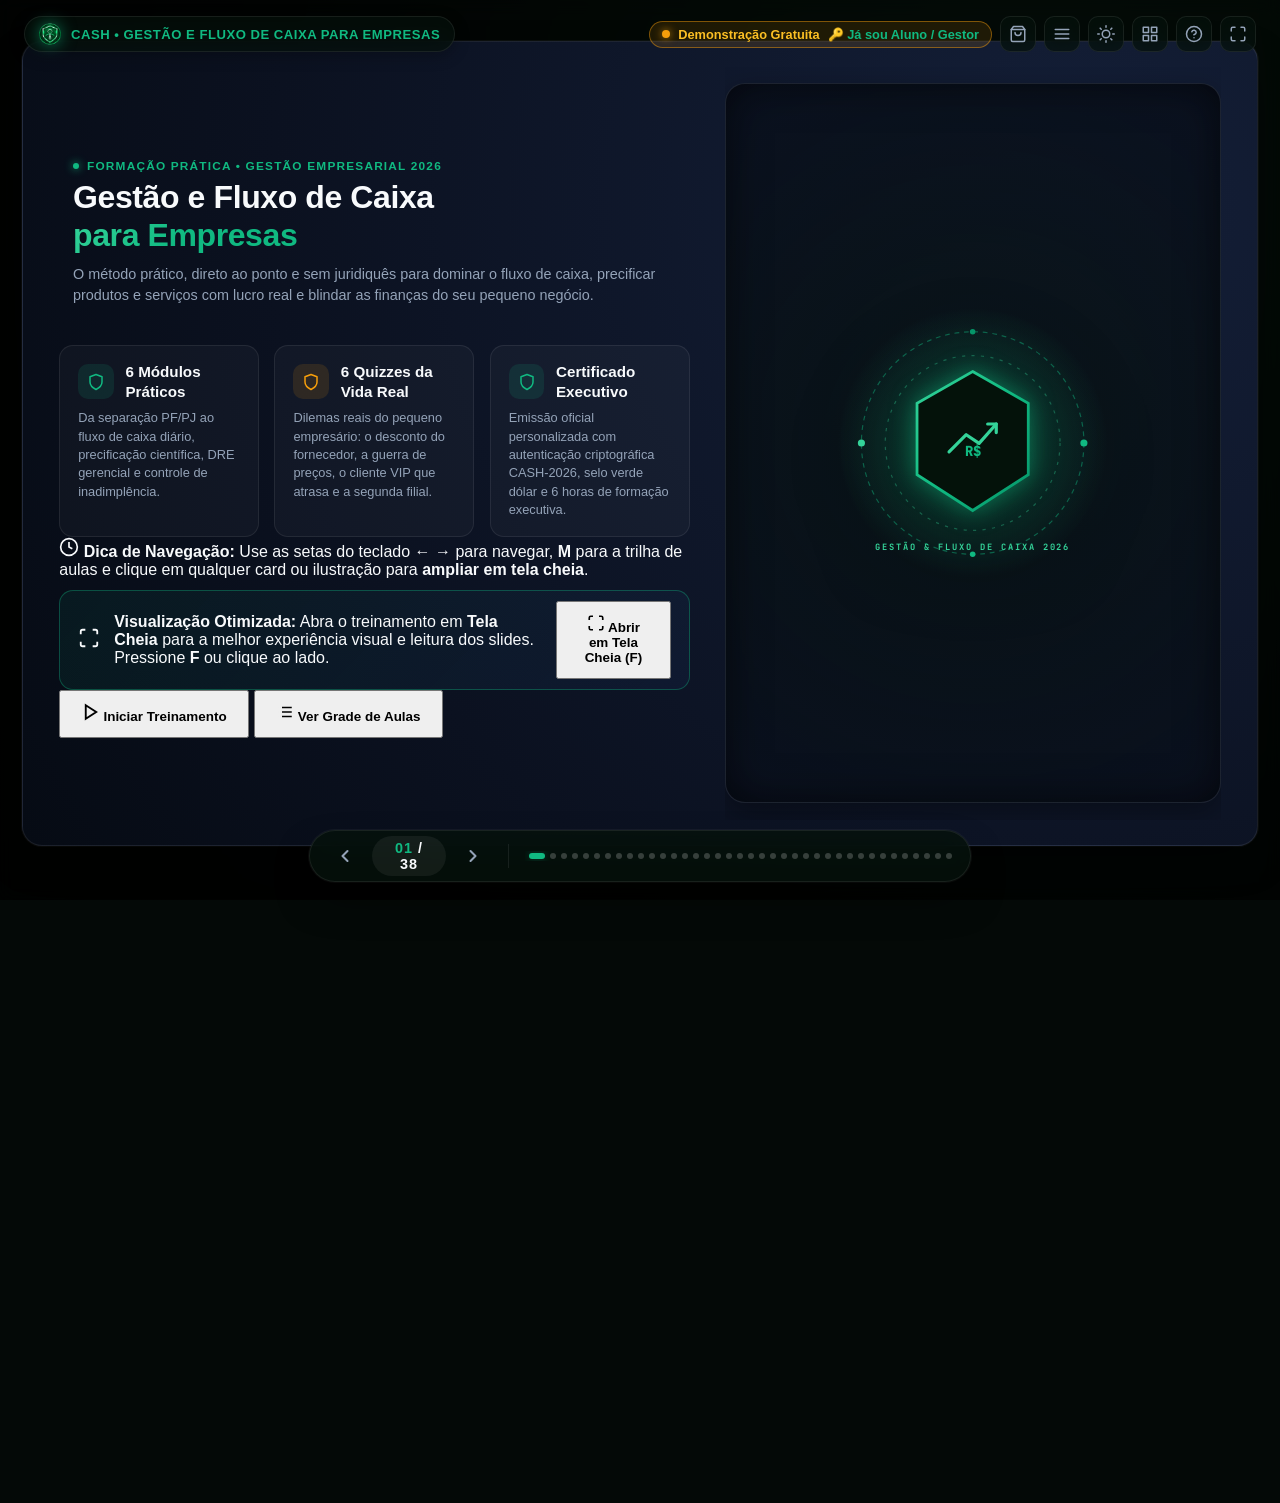
==== index.html @ ceb3d73e "fix(layout): alinha estrutura de classes com design system oficial eliminando sobreposicoes e descon" ====
<!DOCTYPE html>
<html lang="pt-BR">
<head>
  <meta charset="UTF-8">
  <meta name="viewport" content="width=device-width, initial-scale=1.0, maximum-scale=1.0, user-scalable=no">
  <title>Gestão e Fluxo de Caixa para Empresas | Formação Executiva Prática 2026</title>
  <meta name="description" content="Gestão e Fluxo de Caixa para Empresas: Treinamentos práticos ensinando precificação de produtos e controle financeiro de pequenos negócios. Separação PF/PJ, DRE gerencial, margem e fluxo de caixa.">
  <meta name="keywords" content="gestão financeira, fluxo de caixa, precificação de produtos, pequenas empresas, controle financeiro, capital de giro, ponto de equilíbrio, MEI, PME">
  <meta name="author" content="Claudinei Gonçalves de Lima | Cyber Executive">
  <meta name="robots" content="index, follow">
  <meta name="theme-color" content="#040907">

  <!-- Favicon e Ícones Oficiais em Verde Dólar -->
  <link rel="icon" type="image/svg+xml" href="imagens/logo-cyber-executive.svg?v=1.0">
  <link rel="icon" type="image/png" sizes="32x32" href="imagens/favicon-32x32.png?v=1.0">
  <link rel="icon" type="image/png" sizes="16x16" href="imagens/favicon-16x16.png?v=1.0">
  <link rel="shortcut icon" href="favicon.ico?v=1.0">
  <link rel="apple-touch-icon" sizes="180x180" href="imagens/apple-touch-icon.png?v=1.0">

  <!-- Canonical URL -->
  <link rel="canonical" href="https://cyberexecutive.github.io/cash/">

  <!-- Open Graph -->
  <meta property="og:site_name" content="Cash Flow Pro 2026">
  <meta property="og:type" content="website">
  <meta property="og:url" content="https://cyberexecutive.github.io/cash/">
  <meta property="og:title" content="Gestão e Fluxo de Caixa para Empresas | Formação Executiva">
  <meta property="og:description" content="Treinamentos práticos ensinando precificação de produtos e controle financeiro de pequenos negócios com certificação formal.">
  <meta property="og:image" content="https://cyberexecutive.github.io/cash/imagens/anuncio-hotmart-1x1.jpg">
  <meta property="og:image:alt" content="Gestão e Fluxo de Caixa para Empresas - Formação 2026">
  <meta property="og:locale" content="pt_BR">

  <!-- Estilos e Fontes -->
  <link rel="stylesheet" href="css/styles.css?v=2.0">
  <link rel="preconnect" href="https://fonts.googleapis.com">
  <link rel="preconnect" href="https://fonts.gstatic.com" crossorigin>
  <link href="https://fonts.googleapis.com/css2?family=Inter:wght@400;500;600;700;800;900&family=JetBrains+Mono:wght@700;800&display=swap" rel="stylesheet">
</head>
<body>

  <!-- Barra de Progresso Superior Global -->
  <div class="progress-bar-container">
    <div class="progress-bar-fill" id="top-progress-bar"></div>
  </div>

  <!-- Header Superior Fixo -->
  <header class="top-header">
    <div class="brand-badge">
      <img src="imagens/logo-cyber-executive.png?v=1.0" alt="Cyber Executive Logo" class="brand-badge-logo" />
      <span>CASH • GESTÃO E FLUXO DE CAIXA PARA EMPRESAS</span>
    </div>

    <div class="header-actions">
      <!-- Badge de Acesso / Botão de Desbloqueio do Aluno -->
      <div id="access-status-container">
        <button class="header-pill-badge" id="btn-header-unlock" title="Status de Acesso do Treinamento">
          <span class="badge-dot" id="access-badge-dot"></span>
          <span id="access-badge-text">⚡ Demonstração Gratuita</span>
          <span class="badge-action" id="badge-action-label">• 🔑 Já sou Aluno</span>
        </button>
      </div>

      <!-- Botão Página de Vendas (Landing Page) -->
      <a href="landing.html" class="header-btn" title="Página de Apresentação e Vendas (Landing Page)" style="text-decoration: none;">
        <svg viewBox="0 0 24 24" fill="none" stroke="currentColor" stroke-width="2" stroke-linecap="round" stroke-linejoin="round">
          <path d="M6 2L3 6v14a2 2 0 0 0 2 2h14a2 2 0 0 0 2-2V6l-3-4z"/>
          <line x1="3" y1="6" x2="21" y2="6"/>
          <path d="M16 10a4 4 0 0 1-8 0"/>
        </svg>
      </a>

      <!-- Botão Trilha de Módulos (Menu Lateral) -->
      <button class="header-btn" id="btn-modules" title="Trilha de Módulos (M)">
        <svg viewBox="0 0 24 24" fill="none" stroke="currentColor" stroke-width="2" stroke-linecap="round" stroke-linejoin="round">
          <line x1="3" y1="12" x2="21" y2="12"></line>
          <line x1="3" y1="6" x2="21" y2="6"></line>
          <line x1="3" y1="18" x2="21" y2="18"></line>
        </svg>
      </button>

      <!-- Botão Modo Claro/Escuro -->
      <button class="header-btn" id="btn-theme" title="Alternar Modo Escuro / Claro (T)">
        <svg viewBox="0 0 24 24" fill="none" stroke="currentColor" stroke-width="2" stroke-linecap="round" stroke-linejoin="round">
          <circle cx="12" cy="12" r="5"/>
          <line x1="12" y1="1" x2="12" y2="3"/>
          <line x1="12" y1="21" x2="12" y2="23"/>
          <line x1="4.22" y1="4.22" x2="5.64" y2="5.64"/>
          <line x1="18.36" y1="18.36" x2="19.78" y2="19.78"/>
          <line x1="1" y1="12" x2="3" y2="12"/>
          <line x1="21" y1="12" x2="23" y2="12"/>
          <line x1="4.22" y1="19.78" x2="5.64" y2="18.36"/>
          <line x1="18.36" y1="5.64" x2="19.78" y2="4.22"/>
        </svg>
      </button>

      <!-- Botão Visão Geral de Todos os Slides -->
      <button class="header-btn" id="btn-overview" title="Grade de Slides (G)">
        <svg viewBox="0 0 24 24" fill="none" stroke="currentColor" stroke-width="2" stroke-linecap="round" stroke-linejoin="round">
          <rect x="3" y="3" width="7" height="7"/>
          <rect x="14" y="3" width="7" height="7"/>
          <rect x="14" y="14" width="7" height="7"/>
          <rect x="3" y="14" width="7" height="7"/>
        </svg>
      </button>

      <!-- Botão Ajuda / Atalhos -->
      <button class="header-btn" id="btn-help" title="Atalhos do Teclado (?)">
        <svg viewBox="0 0 24 24" fill="none" stroke="currentColor" stroke-width="2" stroke-linecap="round" stroke-linejoin="round">
          <circle cx="12" cy="12" r="10"/>
          <path d="M9.09 9a3 3 0 0 1 5.83 1c0 2-3 3-3 3"/>
          <line x1="12" y1="17" x2="12.01" y2="17"/>
        </svg>
      </button>

      <!-- Botão Tela Cheia -->
      <button class="header-btn" id="btn-fullscreen" title="Modo Tela Cheia (F)">
        <svg id="fs-icon-enter" viewBox="0 0 24 24" fill="none" stroke="currentColor" stroke-width="2" stroke-linecap="round" stroke-linejoin="round">
          <path d="M8 3H5a2 2 0 0 0-2 2v3m18 0V5a2 2 0 0 0-2-2h-3m0 18h3a2 2 0 0 0 2-2v-3M3 16v3a2 2 0 0 0 2 2h3"/>
        </svg>
        <svg id="fs-icon-exit" viewBox="0 0 24 24" fill="none" stroke="currentColor" stroke-width="2" stroke-linecap="round" stroke-linejoin="round" style="display:none;">
          <path d="M8 3v3a2 2 0 0 1-2 2H3m18 0h-3a2 2 0 0 1-2-2V3m0 18v-3a2 2 0 0 1 2-2h3M3 16h3a2 2 0 0 1 2 2v3"/>
        </svg>
      </button>
    </div>
  </header>

  <!-- Viewport Principal da Apresentação -->
  <main id="presentation-viewport">
    <!-- ==========================================
         SLIDE 01: FORMAÇÃO PRÁTICA • GESTÃO EMPRESARIAL 2026
         ========================================== -->
    <section class="slide active" id="slide-1" data-index="1">
      <div class="slide-body">
        <div class="content-col">
          <div class="slide-header-block">
            <div class="slide-category">
              <span></span> FORMAÇÃO PRÁTICA • GESTÃO EMPRESARIAL 2026
            </div>
            <h1 class="slide-title">
              Gestão e Fluxo de Caixa <br><span class="gradient-text">para Empresas</span>
            </h1>
            <p class="slide-subtitle">
              O método prático, direto ao ponto e sem juridiquês para dominar o fluxo de caixa, precificar produtos e serviços com lucro real e blindar as finanças do seu pequeno negócio.
            </p>
          </div>

          <div class="cards-grid-3">
            
            <div class="info-card">
              <div class="card-header-line">
                <div class="card-icon emerald"><svg viewBox="0 0 24 24" fill="none" stroke="currentColor" stroke-width="2" stroke-linecap="round" stroke-linejoin="round"><path d="M12 22s8-4 8-10V5l-8-3-8 3v7c0 6 8 10 8 10z"/></svg></div>
                <div class="card-title">6 Módulos Práticos</div>
              </div>
              <p class="card-desc">Da separação PF/PJ ao fluxo de caixa diário, precificação científica, DRE gerencial e controle de inadimplência.</p>
            </div>
            <div class="info-card">
              <div class="card-header-line">
                <div class="card-icon amber"><svg viewBox="0 0 24 24" fill="none" stroke="currentColor" stroke-width="2" stroke-linecap="round" stroke-linejoin="round"><path d="M12 22s8-4 8-10V5l-8-3-8 3v7c0 6 8 10 8 10z"/></svg></div>
                <div class="card-title">6 Quizzes da Vida Real</div>
              </div>
              <p class="card-desc">Dilemas reais do pequeno empresário: o desconto do fornecedor, a guerra de preços, o cliente VIP que atrasa e a segunda filial.</p>
            </div>
            <div class="info-card">
              <div class="card-header-line">
                <div class="card-icon cyan"><svg viewBox="0 0 24 24" fill="none" stroke="currentColor" stroke-width="2" stroke-linecap="round" stroke-linejoin="round"><path d="M12 22s8-4 8-10V5l-8-3-8 3v7c0 6 8 10 8 10z"/></svg></div>
                <div class="card-title">Certificado Executivo</div>
              </div>
              <p class="card-desc">Emissão oficial personalizada com autenticação criptográfica CASH-2026, selo verde dólar e 6 horas de formação executiva.</p>
            </div>
          </div>

          <div class="navigation-tip-box">
            <svg width="20" height="20" viewBox="0 0 24 24" fill="none" stroke="currentColor" stroke-width="2"><circle cx="12" cy="12" r="10"/><polyline points="12 6 12 12 16 14"/></svg>
            <span><strong>Dica de Navegação:</strong> Use as setas do teclado <strong>← →</strong> para navegar, <strong>M</strong> para a trilha de aulas e clique em qualquer card ou ilustração para <strong>ampliar em tela cheia</strong>.</span>
          </div>

          <!-- Banner Informativo de Tela Cheia -->
          <div class="fullscreen-notice-banner" id="banner-fullscreen-tip">
            <div class="fs-notice-icon">
              <svg width="22" height="22" viewBox="0 0 24 24" fill="none" stroke="currentColor" stroke-width="2"><path d="M8 3H5a2 2 0 0 0-2 2v3m18 0V5a2 2 0 0 0-2-2h-3m0 18h3a2 2 0 0 0 2-2v-3M3 16v3a2 2 0 0 0 2 2h3"/></svg>
            </div>
            <div class="fs-notice-text">
              <strong>Visualização Otimizada:</strong> Abra o treinamento em <strong>Tela Cheia</strong> para a melhor experiência visual e leitura dos slides. Pressione <strong>F</strong> ou clique ao lado.
            </div>
            <button class="action-pill primary fs-prompt-btn" id="btn-fs-prompt" onclick="window.PresentationApp.toggleFullscreen()">
              <svg width="18" height="18" viewBox="0 0 24 24" fill="none" stroke="currentColor" stroke-width="2.2"><path d="M8 3H5a2 2 0 0 0-2 2v3m18 0V5a2 2 0 0 0-2-2h-3m0 18h3a2 2 0 0 0 2-2v-3M3 16v3a2 2 0 0 0 2 2h3"/></svg>
              <span id="btn-fs-prompt-text">Abrir em Tela Cheia (F)</span>
            </button>
          </div>

          <div class="slide-cta-row">
            <button class="action-pill primary" id="btn-start-course" onclick="window.PresentationApp.startCourse()">
              <svg width="18" height="18" viewBox="0 0 24 24" fill="none" stroke="currentColor" stroke-width="2.5"><polygon points="5 3 19 12 5 21 5 3"/></svg>
              Iniciar Treinamento
            </button>
            <button class="action-pill" onclick="window.PresentationApp.toggleModulesDrawer()">
              <svg width="18" height="18" viewBox="0 0 24 24" fill="none" stroke="currentColor" stroke-width="2"><line x1="8" y1="6" x2="21" y2="6"/><line x1="8" y1="12" x2="21" y2="12"/><line x1="8" y1="18" x2="21" y2="18"/><line x1="3" y1="6" x2="3.01" y2="6"/><line x1="3" y1="12" x2="3.01" y2="12"/><line x1="3" y1="18" x2="3.01" y2="18"/></svg>
              Ver Grade de Aulas
            </button>
          </div>
        </div>

        <div class="visual-col">
          <div class="visual-container">
            <div class="svg-illustration">
              <svg viewBox="0 0 500 400" xmlns="http://www.w3.org/2000/svg">
      <defs>
        <radialGradient id="cov-glow" cx="50%" cy="50%" r="50%">
          <stop offset="0%" stop-color="#10b981" stop-opacity="0.38" />
          <stop offset="100%" stop-color="#10b981" stop-opacity="0" />
        </radialGradient>
        <linearGradient id="cov-green" x1="0%" y1="0%" x2="100%" y2="100%">
          <stop offset="0%" stop-color="#34d399" />
          <stop offset="50%" stop-color="#10b981" />
          <stop offset="100%" stop-color="#059669" />
        </linearGradient>
      </defs>

      <!-- Glow de Fundo -->
      <circle cx="250" cy="200" r="170" fill="url(#cov-glow)" />

      <!-- Órbitas Tecnológicas -->
      <circle cx="250" cy="200" r="140" fill="none" stroke="#10b981" stroke-width="1.5" stroke-dasharray="6 6" opacity="0.45" />
      <circle cx="250" cy="200" r="110" fill="none" stroke="#34d399" stroke-width="1.5" stroke-dasharray="4 8" opacity="0.35" />

      <!-- Hexágono Central Verde Dólar -->
      <polygon points="250,110 320,150 320,240 250,285 180,240 180,150" fill="#04120a" stroke="url(#cov-green)" stroke-width="3.5" filter="drop-shadow(0 0 15px rgba(16,185,129,0.5))" />

      <!-- Símbolo de Crescimento e Cifrão R$ -->
      <g transform="translate(250, 195) scale(1.35)">
        <path d="M-22,12 L-6,-4 L6,4 L22,-14" fill="none" stroke="#34d399" stroke-width="3" stroke-linecap="round" stroke-linejoin="round" />
        <polyline points="14,-14 22,-14 22,-6" fill="none" stroke="#34d399" stroke-width="3" stroke-linecap="round" stroke-linejoin="round" />
        <text x="0" y="16" fill="#10b981" font-size="13" font-family="'JetBrains Mono', monospace" font-weight="900" text-anchor="middle">R$</text>
      </g>

      <!-- Partículas Orbitais -->
      <circle cx="390" cy="200" r="4.5" fill="#10b981" />
      <circle cx="110" cy="200" r="4.5" fill="#34d399" />
      <circle cx="250" cy="60" r="3.5" fill="#059669" />
      <circle cx="250" cy="340" r="3.5" fill="#10b981" />

      <!-- Legenda Inferior -->
      <text x="250" y="335" fill="#34d399" font-size="11" font-family="'JetBrains Mono', monospace" font-weight="700" letter-spacing="2.5" text-anchor="middle">GESTÃO &amp; FLUXO DE CAIXA 2026</text>
    </svg>
            </div>
          </div>
        </div>
      </div>
    </section>

    <!-- ==========================================
         SLIDE 02: MÓDULO 01 • O CORAÇÃO FINANCEIRO: SEPARAÇÃO PF/PJ
         ========================================== -->
    <section class="slide" id="slide-2" data-index="2">
      <div class="slide-body">
        <div class="content-col">
          <div class="slide-header-block">
            <div class="slide-category">
              <span></span> MÓDULO 01 • O CORAÇÃO FINANCEIRO: SEPARAÇÃO PF/PJ
            </div>
            <h2 class="slide-title">
              O Erro Mortal Nº 1: Misturar Dinheiro Pessoal e da Empresa
            </h2>
            <p class="slide-subtitle">
              Por que empresários que faturam R$ 50 mil vivem endividados e não sabem se o negócio realmente dá lucro.
            </p>
          </div>

          <div class="cards-grid-3">
            
            <div class="info-card zoomable-card">
              <div class="card-header-line">
                <div class="card-icon rose"><svg viewBox="0 0 24 24" fill="none" stroke="currentColor" stroke-width="2"><path d="M12 22s8-4 8-10V5l-8-3-8 3v7c0 6 8 10 8 10z"/></svg></div>
                <div class="card-title">A Ilusão do Caixa Único</div>
                <div class="card-zoom-badge" title="Ampliar card">
                  <svg width="14" height="14" viewBox="0 0 24 24" fill="none" stroke="currentColor" stroke-width="2"><polyline points="15 3 21 3 21 9"/><polyline points="9 21 3 21 3 15"/><line x1="21" y1="3" x2="14" y2="10"/><line x1="3" y1="21" x2="10" y2="14"/></svg>
                </div>
              </div>
              <p class="card-desc">Pagar o colégio dos filhos, a conta de luz da casa e o supermercado direto no cartão da empresa cria uma névoa que cega o gestor. O negócio parece dar dinheiro, mas o caixa vive no vermelho.</p>
            </div>
            <div class="info-card zoomable-card">
              <div class="card-header-line">
                <div class="card-icon emerald"><svg viewBox="0 0 24 24" fill="none" stroke="currentColor" stroke-width="2"><path d="M12 22s8-4 8-10V5l-8-3-8 3v7c0 6 8 10 8 10z"/></svg></div>
                <div class="card-title">A Regra dos Três Potes</div>
                <div class="card-zoom-badge" title="Ampliar card">
                  <svg width="14" height="14" viewBox="0 0 24 24" fill="none" stroke="currentColor" stroke-width="2"><polyline points="15 3 21 3 21 9"/><polyline points="9 21 3 21 3 15"/><line x1="21" y1="3" x2="14" y2="10"/><line x1="3" y1="21" x2="10" y2="14"/></svg>
                </div>
              </div>
              <p class="card-desc">Pote 1: Caixa Operacional PJ (para fornecedores, salários e impostos). Pote 2: Reserva de Emergência PJ (colchão para meses fracos). Pote 3: Conta Pessoal PF (onde só entra o seu pró-labore fixo).</p>
            </div>
            <div class="info-card zoomable-card">
              <div class="card-header-line">
                <div class="card-icon cyan"><svg viewBox="0 0 24 24" fill="none" stroke="currentColor" stroke-width="2"><path d="M12 22s8-4 8-10V5l-8-3-8 3v7c0 6 8 10 8 10z"/></svg></div>
                <div class="card-title">Blindagem Jurídica e Fiscal</div>
                <div class="card-zoom-badge" title="Ampliar card">
                  <svg width="14" height="14" viewBox="0 0 24 24" fill="none" stroke="currentColor" stroke-width="2"><polyline points="15 3 21 3 21 9"/><polyline points="9 21 3 21 3 15"/><line x1="21" y1="3" x2="14" y2="10"/><line x1="3" y1="21" x2="10" y2="14"/></svg>
                </div>
              </div>
              <p class="card-desc">Misturar contas viola o princípio da entidade contábil e abre brechas para desconsideração da personalidade jurídica na Justiça do Trabalho, expondo seu patrimônio pessoal a bloqueios judiciais.</p>
            </div>
          </div>

          
          <div class="alert-callout danger">
            <svg width="20" height="20" viewBox="0 0 24 24" fill="none" stroke="currentColor" stroke-width="2"><circle cx="12" cy="12" r="10"/><path d="M12 16v-4"/><path d="M12 8h.01"/></svg>
            <span><strong>Sintoma Crítico:</strong> Se você precisa olhar o extrato da conta da empresa para saber se pode jantar fora no fim de semana, sua empresa não é um negócio: é um caixa eletrônico desgovernado prestes a colapsar.</span>
          </div>
        </div>

        <div class="visual-col">
          <div class="visual-container">
            <div class="svg-illustration">
              <svg viewBox="0 0 500 400" xmlns="http://www.w3.org/2000/svg">
      <defs>
        <radialGradient id="gen-glow-shield" cx="50%" cy="50%" r="50%">
          <stop offset="0%" stop-color="#34d399" stop-opacity="0.25" />
          <stop offset="100%" stop-color="#34d399" stop-opacity="0" />
        </radialGradient>
      </defs>

      <circle cx="250" cy="195" r="140" fill="url(#gen-glow-shield)" />
      <circle cx="250" cy="195" r="115" fill="none" stroke="#34d399" stroke-width="1.2" stroke-dasharray="4 6" opacity="0.35" />

      
          <polygon points="250,115 315,150 315,235 250,280 185,235 185,150" fill="#06180f" stroke="#10b981" stroke-width="3" filter="drop-shadow(0 0 12px rgba(16,185,129,0.4))"/>
          <path d="M250,145 L290,165 L290,215 Q290,245 250,260 Q210,245 210,215 L210,165 Z" fill="rgba(16,185,129,0.18)" stroke="#34d399" stroke-width="2.5" />
          <path d="M235,200 L245,212 L268,185" fill="none" stroke="#ffffff" stroke-width="3.5" stroke-linecap="round" stroke-linejoin="round"/>
        

      <rect x="150" y="322" width="200" height="26" rx="13" fill="#04120a" stroke="#34d399" stroke-width="1.2" opacity="0.85" />
      <text x="250" y="339" fill="#34d399" font-size="9.5" font-family="'JetBrains Mono', monospace" font-weight="700" letter-spacing="1.2" text-anchor="middle">MÓDULO 01 • PILAR BÁSICO</text>
    </svg>
            </div>
          </div>
        </div>
      </div>
    </section>

    <!-- ==========================================
         SLIDE 03: MÓDULO 01 • O CORAÇÃO FINANCEIRO: SEPARAÇÃO PF/PJ
         ========================================== -->
    <section class="slide" id="slide-3" data-index="3">
      <div class="slide-body">
        <div class="content-col">
          <div class="slide-header-block">
            <div class="slide-category">
              <span></span> MÓDULO 01 • O CORAÇÃO FINANCEIRO: SEPARAÇÃO PF/PJ
            </div>
            <h2 class="slide-title">
              A Definição Inteligente do Pró-Labore do Dono
            </h2>
            <p class="slide-subtitle">
              Como calcular um salário fixo justo para você sem sufocar o capital de giro da sua empresa.
            </p>
          </div>

          <div class="cards-grid-3">
            
            <div class="info-card zoomable-card">
              <div class="card-header-line">
                <div class="card-icon cyan"><svg viewBox="0 0 24 24" fill="none" stroke="currentColor" stroke-width="2"><path d="M12 22s8-4 8-10V5l-8-3-8 3v7c0 6 8 10 8 10z"/></svg></div>
                <div class="card-title">Pró-Labore vs. Distribuição de Lucro</div>
                <div class="card-zoom-badge" title="Ampliar card">
                  <svg width="14" height="14" viewBox="0 0 24 24" fill="none" stroke="currentColor" stroke-width="2"><polyline points="15 3 21 3 21 9"/><polyline points="9 21 3 21 3 15"/><line x1="21" y1="3" x2="14" y2="10"/><line x1="3" y1="21" x2="10" y2="14"/></svg>
                </div>
              </div>
              <p class="card-desc">Pró-labore é a remuneração pelo seu trabalho diário (custo operacional fixo). Lucro é a remuneração pelo risco do seu capital investido (apurado após o fechamento trimestral ou anual).</p>
            </div>
            <div class="info-card zoomable-card">
              <div class="card-header-line">
                <div class="card-icon emerald"><svg viewBox="0 0 24 24" fill="none" stroke="currentColor" stroke-width="2"><path d="M12 22s8-4 8-10V5l-8-3-8 3v7c0 6 8 10 8 10z"/></svg></div>
                <div class="card-title">O Cálculo do Custo de Vida Mínimo</div>
                <div class="card-zoom-badge" title="Ampliar card">
                  <svg width="14" height="14" viewBox="0 0 24 24" fill="none" stroke="currentColor" stroke-width="2"><polyline points="15 3 21 3 21 9"/><polyline points="9 21 3 21 3 15"/><line x1="21" y1="3" x2="14" y2="10"/><line x1="3" y1="21" x2="10" y2="14"/></svg>
                </div>
              </div>
              <p class="card-desc">Mapeie seus custos pessoais essenciais (moradia, saúde, alimentação). O pró-labore inicial deve cobrir essa base sem excessos. Se o negócio crescer, você recolhe lucro no final do ciclo, não no dia a dia.</p>
            </div>
            <div class="info-card zoomable-card">
              <div class="card-header-line">
                <div class="card-icon amber"><svg viewBox="0 0 24 24" fill="none" stroke="currentColor" stroke-width="2"><path d="M12 22s8-4 8-10V5l-8-3-8 3v7c0 6 8 10 8 10z"/></svg></div>
                <div class="card-title">Data Fixa e Transferência Única</div>
                <div class="card-zoom-badge" title="Ampliar card">
                  <svg width="14" height="14" viewBox="0 0 24 24" fill="none" stroke="currentColor" stroke-width="2"><polyline points="15 3 21 3 21 9"/><polyline points="9 21 3 21 3 15"/><line x1="21" y1="3" x2="14" y2="10"/><line x1="3" y1="21" x2="10" y2="14"/></svg>
                </div>
              </div>
              <p class="card-desc">Defina um dia do mês (ex: todo dia 05). Faça uma única transferência da conta PJ para a sua conta PF. A partir desse momento, seus gastos pessoais são pagos exclusivamente pela conta PF.</p>
            </div>
          </div>

          
          <div class="alert-callout tip">
            <svg width="20" height="20" viewBox="0 0 24 24" fill="none" stroke="currentColor" stroke-width="2"><circle cx="12" cy="12" r="10"/><path d="M12 16v-4"/><path d="M12 8h.01"/></svg>
            <span><strong>Regra Prática de Mercado:</strong> Quanto custaria contratar um gerente profissional competente para fazer exatamente o que você faz hoje? Esse valor de mercado é a melhor âncora para balizar o seu pró-labore.</span>
          </div>
        </div>

        <div class="visual-col">
          <div class="visual-container">
            <div class="svg-illustration">
              <svg viewBox="0 0 500 400" xmlns="http://www.w3.org/2000/svg">
      <defs>
        <radialGradient id="gen-glow-wallet" cx="50%" cy="50%" r="50%">
          <stop offset="0%" stop-color="#34d399" stop-opacity="0.25" />
          <stop offset="100%" stop-color="#34d399" stop-opacity="0" />
        </radialGradient>
      </defs>

      <circle cx="250" cy="195" r="140" fill="url(#gen-glow-wallet)" />
      <circle cx="250" cy="195" r="115" fill="none" stroke="#34d399" stroke-width="1.2" stroke-dasharray="4 6" opacity="0.35" />

      
          <polygon points="250,115 315,150 315,235 250,280 185,235 185,150" fill="#06180f" stroke="#10b981" stroke-width="3" filter="drop-shadow(0 0 12px rgba(16,185,129,0.4))"/>
          <rect x="210" y="160" width="80" height="55" rx="8" fill="rgba(16,185,129,0.22)" stroke="#34d399" stroke-width="2.5"/>
          <circle cx="265" cy="188" r="6" fill="#34d399"/>
          <path d="M210,172 L290,172" stroke="#10b981" stroke-width="2"/>
        

      <rect x="150" y="322" width="200" height="26" rx="13" fill="#04120a" stroke="#34d399" stroke-width="1.2" opacity="0.85" />
      <text x="250" y="339" fill="#34d399" font-size="9.5" font-family="'JetBrains Mono', monospace" font-weight="700" letter-spacing="1.2" text-anchor="middle">MÓDULO 01 • PRÓ-LABORE</text>
    </svg>
            </div>
          </div>
        </div>
      </div>
    </section>

    <!-- ==========================================
         SLIDE 04: MÓDULO 01 • O CORAÇÃO FINANCEIRO: SEPARAÇÃO PF/PJ
         ========================================== -->
    <section class="slide" id="slide-4" data-index="4">
      <div class="slide-body">
        <div class="content-col">
          <div class="slide-header-block">
            <div class="slide-category">
              <span></span> MÓDULO 01 • O CORAÇÃO FINANCEIRO: SEPARAÇÃO PF/PJ
            </div>
            <h2 class="slide-title">
              Categorização de Despesas: Custos Fixos vs. Variáveis
            </h2>
            <p class="slide-subtitle">
              A estrutura de custos é o alicerce de qualquer decisão de corte, precificação e sobrevivência.
            </p>
          </div>

          <div class="cards-grid-3">
            
            <div class="info-card zoomable-card">
              <div class="card-header-line">
                <div class="card-icon rose"><svg viewBox="0 0 24 24" fill="none" stroke="currentColor" stroke-width="2"><path d="M12 22s8-4 8-10V5l-8-3-8 3v7c0 6 8 10 8 10z"/></svg></div>
                <div class="card-title">Custos e Despesas Fixas</div>
                <div class="card-zoom-badge" title="Ampliar card">
                  <svg width="14" height="14" viewBox="0 0 24 24" fill="none" stroke="currentColor" stroke-width="2"><polyline points="15 3 21 3 21 9"/><polyline points="9 21 3 21 3 15"/><line x1="21" y1="3" x2="14" y2="10"/><line x1="3" y1="21" x2="10" y2="14"/></svg>
                </div>
              </div>
              <p class="card-desc">Existem faça sol ou faça chuva, mesmo que a empresa venda zero: aluguel, contador, internet, folha base de funcionários, sistemas e seguros. Precisam ser monitorados e enxugados permanentemente.</p>
            </div>
            <div class="info-card zoomable-card">
              <div class="card-header-line">
                <div class="card-icon amber"><svg viewBox="0 0 24 24" fill="none" stroke="currentColor" stroke-width="2"><path d="M12 22s8-4 8-10V5l-8-3-8 3v7c0 6 8 10 8 10z"/></svg></div>
                <div class="card-title">Custos e Despesas Variáveis</div>
                <div class="card-zoom-badge" title="Ampliar card">
                  <svg width="14" height="14" viewBox="0 0 24 24" fill="none" stroke="currentColor" stroke-width="2"><polyline points="15 3 21 3 21 9"/><polyline points="9 21 3 21 3 15"/><line x1="21" y1="3" x2="14" y2="10"/><line x1="3" y1="21" x2="10" y2="14"/></svg>
                </div>
              </div>
              <p class="card-desc">Aumentam proporcionalmente às vendas: matéria-prima, comissão de vendedores, embalagens, fretes de entrega e taxas de maquininhas de cartão. Se não vendeu nada, esse custo é zero.</p>
            </div>
            <div class="info-card zoomable-card">
              <div class="card-header-line">
                <div class="card-icon emerald"><svg viewBox="0 0 24 24" fill="none" stroke="currentColor" stroke-width="2"><path d="M12 22s8-4 8-10V5l-8-3-8 3v7c0 6 8 10 8 10z"/></svg></div>
                <div class="card-title">A Métrica da Alavancagem Operacional</div>
                <div class="card-zoom-badge" title="Ampliar card">
                  <svg width="14" height="14" viewBox="0 0 24 24" fill="none" stroke="currentColor" stroke-width="2"><polyline points="15 3 21 3 21 9"/><polyline points="9 21 3 21 3 15"/><line x1="21" y1="3" x2="14" y2="10"/><line x1="3" y1="21" x2="10" y2="14"/></svg>
                </div>
              </div>
              <p class="card-desc">Quanto menor o seu custo fixo, menor a pressão de vendas para cobrir as contas. Empresas com custos fixos enxutos e custos variáveis flexíveis sobrevivem a qualquer crise econômica.</p>
            </div>
          </div>

          
          <div class="alert-callout info">
            <svg width="20" height="20" viewBox="0 0 24 24" fill="none" stroke="currentColor" stroke-width="2"><circle cx="12" cy="12" r="10"/><path d="M12 16v-4"/><path d="M12 8h.01"/></svg>
            <span><strong>Frase de Sabedoria Corporativa:</strong> 'Custos fixos são como unhas: crescem sozinhos e precisam ser cortados toda semana com tesoura afiada.' — Carlos Alberto Sicupira</span>
          </div>
        </div>

        <div class="visual-col">
          <div class="visual-container">
            <div class="svg-illustration">
              <svg viewBox="0 0 500 400" xmlns="http://www.w3.org/2000/svg">
      <defs>
        <radialGradient id="gen-glow-scale" cx="50%" cy="50%" r="50%">
          <stop offset="0%" stop-color="#34d399" stop-opacity="0.25" />
          <stop offset="100%" stop-color="#34d399" stop-opacity="0" />
        </radialGradient>
      </defs>

      <circle cx="250" cy="195" r="140" fill="url(#gen-glow-scale)" />
      <circle cx="250" cy="195" r="115" fill="none" stroke="#34d399" stroke-width="1.2" stroke-dasharray="4 6" opacity="0.35" />

      
          <polygon points="250,115 315,150 315,235 250,280 185,235 185,150" fill="#06180f" stroke="#10b981" stroke-width="3" filter="drop-shadow(0 0 12px rgba(16,185,129,0.4))"/>
          <line x1="250" y1="150" x2="250" y2="230" stroke="#34d399" stroke-width="3"/>
          <line x1="220" y1="168" x2="280" y2="168" stroke="#34d399" stroke-width="3"/>
          <path d="M210,195 L230,195 L220,168 Z" fill="rgba(16,185,129,0.25)" stroke="#10b981" stroke-width="2"/>
          <path d="M270,195 L290,195 L280,168 Z" fill="rgba(16,185,129,0.25)" stroke="#10b981" stroke-width="2"/>
        

      <rect x="150" y="322" width="200" height="26" rx="13" fill="#04120a" stroke="#34d399" stroke-width="1.2" opacity="0.85" />
      <text x="250" y="339" fill="#34d399" font-size="9.5" font-family="'JetBrains Mono', monospace" font-weight="700" letter-spacing="1.2" text-anchor="middle">MÓDULO 01 • ESTRUTURA DE CUSTOS</text>
    </svg>
            </div>
          </div>
        </div>
      </div>
    </section>

    <!-- ==========================================
         SLIDE 05: MÓDULO 01 • O CORAÇÃO FINANCEIRO: SEPARAÇÃO PF/PJ
         ========================================== -->
    <section class="slide" id="slide-5" data-index="5">
      <div class="slide-body">
        <div class="content-col">
          <div class="slide-header-block">
            <div class="slide-category">
              <span></span> MÓDULO 01 • O CORAÇÃO FINANCEIRO: SEPARAÇÃO PF/PJ
            </div>
            <h2 class="slide-title">
              O Custo Invisível dos Impostos e das Maquininhas
            </h2>
            <p class="slide-subtitle">
              Como antecipações automáticas de cartão e bitributação corroem silenciosamente até 20% do faturamento.
            </p>
          </div>

          <div class="cards-grid-3">
            
            <div class="info-card zoomable-card">
              <div class="card-header-line">
                <div class="card-icon rose"><svg viewBox="0 0 24 24" fill="none" stroke="currentColor" stroke-width="2"><path d="M12 22s8-4 8-10V5l-8-3-8 3v7c0 6 8 10 8 10z"/></svg></div>
                <div class="card-title">A Armadilha da Antecipação Automática</div>
                <div class="card-zoom-badge" title="Ampliar card">
                  <svg width="14" height="14" viewBox="0 0 24 24" fill="none" stroke="currentColor" stroke-width="2"><polyline points="15 3 21 3 21 9"/><polyline points="9 21 3 21 3 15"/><line x1="21" y1="3" x2="14" y2="10"/><line x1="3" y1="21" x2="10" y2="14"/></svg>
                </div>
              </div>
              <p class="card-desc">Vendeu em 10x e antecipou tudo no dia seguinte? As taxas compostas das maquininhas costumam morder de 12% a 24% ao ano. Você transfere o lucro do seu trabalho diretamente para a adquirente.</p>
            </div>
            <div class="info-card zoomable-card">
              <div class="card-header-line">
                <div class="card-icon cyan"><svg viewBox="0 0 24 24" fill="none" stroke="currentColor" stroke-width="2"><path d="M12 22s8-4 8-10V5l-8-3-8 3v7c0 6 8 10 8 10z"/></svg></div>
                <div class="card-title">Simples Nacional e MEI Descomplicados</div>
                <div class="card-zoom-badge" title="Ampliar card">
                  <svg width="14" height="14" viewBox="0 0 24 24" fill="none" stroke="currentColor" stroke-width="2"><polyline points="15 3 21 3 21 9"/><polyline points="9 21 3 21 3 15"/><line x1="21" y1="3" x2="14" y2="10"/><line x1="3" y1="21" x2="10" y2="14"/></svg>
                </div>
              </div>
              <p class="card-desc">Entenda em qual anexo do Simples sua empresa se enquadra (Comércio: Anexo I ~4%; Serviços: Anexo III ~6% ou V ~15,5% com fator R). O imposto deve entrar como custo variável direto em cada venda.</p>
            </div>
            <div class="info-card zoomable-card">
              <div class="card-header-line">
                <div class="card-icon emerald"><svg viewBox="0 0 24 24" fill="none" stroke="currentColor" stroke-width="2"><path d="M12 22s8-4 8-10V5l-8-3-8 3v7c0 6 8 10 8 10z"/></svg></div>
                <div class="card-title">Incentivo Ativo ao PIX e Boleto</div>
                <div class="card-zoom-badge" title="Ampliar card">
                  <svg width="14" height="14" viewBox="0 0 24 24" fill="none" stroke="currentColor" stroke-width="2"><polyline points="15 3 21 3 21 9"/><polyline points="9 21 3 21 3 15"/><line x1="21" y1="3" x2="14" y2="10"/><line x1="3" y1="21" x2="10" y2="14"/></svg>
                </div>
              </div>
              <p class="card-desc">Crie políticas comerciais inteligentes: ofereça 5% de desconto no PIX. Você fideliza o cliente, economiza 3% de taxa de cartão e recebe o dinheiro na hora, sem risco de chargeback.</p>
            </div>
          </div>

          
          <div class="alert-callout warning">
            <svg width="20" height="20" viewBox="0 0 24 24" fill="none" stroke="currentColor" stroke-width="2"><circle cx="12" cy="12" r="10"/><path d="M12 16v-4"/><path d="M12 8h.01"/></svg>
            <span><strong>Atenção ao Ralo Oculto:</strong> Audite seu extrato da maquininha todo dia 1º. Tarifas de aluguel de POS, taxas de cancelamento e antecipação automática são cobradas sem aviso em letras miúdas.</span>
          </div>
        </div>

        <div class="visual-col">
          <div class="visual-container">
            <div class="svg-illustration">
              <svg viewBox="0 0 500 400" xmlns="http://www.w3.org/2000/svg">
      <defs>
        <radialGradient id="gen-glow-calculator" cx="50%" cy="50%" r="50%">
          <stop offset="0%" stop-color="#34d399" stop-opacity="0.25" />
          <stop offset="100%" stop-color="#34d399" stop-opacity="0" />
        </radialGradient>
      </defs>

      <circle cx="250" cy="195" r="140" fill="url(#gen-glow-calculator)" />
      <circle cx="250" cy="195" r="115" fill="none" stroke="#34d399" stroke-width="1.2" stroke-dasharray="4 6" opacity="0.35" />

      
          <polygon points="250,115 315,150 315,235 250,280 185,235 185,150" fill="#06180f" stroke="#10b981" stroke-width="3" filter="drop-shadow(0 0 12px rgba(16,185,129,0.4))"/>
          <rect x="215" y="150" width="70" height="85" rx="8" fill="rgba(16,185,129,0.2)" stroke="#34d399" stroke-width="2.5"/>
          <rect x="225" y="160" width="50" height="18" rx="4" fill="#022c22" stroke="#10b981" stroke-width="1.5"/>
          <circle cx="230" cy="190" r="4" fill="#34d399"/>
          <circle cx="250" cy="190" r="4" fill="#34d399"/>
          <circle cx="270" cy="190" r="4" fill="#34d399"/>
          <circle cx="230" cy="205" r="4" fill="#34d399"/>
          <circle cx="250" cy="205" r="4" fill="#34d399"/>
          <circle cx="270" cy="205" r="4" fill="#34d399"/>
          <circle cx="230" cy="220" r="4" fill="#34d399"/>
          <circle cx="250" cy="220" r="4" fill="#34d399"/>
          <circle cx="270" cy="220" r="4" fill="#10b981"/>
        

      <rect x="150" y="322" width="200" height="26" rx="13" fill="#04120a" stroke="#34d399" stroke-width="1.2" opacity="0.85" />
      <text x="250" y="339" fill="#34d399" font-size="9.5" font-family="'JetBrains Mono', monospace" font-weight="700" letter-spacing="1.2" text-anchor="middle">MÓDULO 01 • TAXAS & TRIBUTOS</text>
    </svg>
            </div>
          </div>
        </div>
      </div>
    </section>

    <!-- ==========================================
         SLIDE 06: MÓDULO 01 • O CORAÇÃO FINANCEIRO: SEPARAÇÃO PF/PJ
         ========================================== -->
    <section class="slide" id="slide-6" data-index="6">
      <div class="slide-body">
        <div class="content-col">
          <div class="slide-header-block">
            <div class="slide-category">
              <span></span> MÓDULO 01 • O CORAÇÃO FINANCEIRO: SEPARAÇÃO PF/PJ
            </div>
            <h2 class="slide-title">
              O Ponto de Equilíbrio (Break-Even): O Número da Paz
            </h2>
            <p class="slide-subtitle">
              Descubra exatamente em que dia do mês a sua empresa empata as contas e começa a gerar lucro real.
            </p>
          </div>

          <div class="cards-grid-3">
            
            <div class="info-card zoomable-card">
              <div class="card-header-line">
                <div class="card-icon cyan"><svg viewBox="0 0 24 24" fill="none" stroke="currentColor" stroke-width="2"><path d="M12 22s8-4 8-10V5l-8-3-8 3v7c0 6 8 10 8 10z"/></svg></div>
                <div class="card-title">O Que é o Ponto de Equilíbrio</div>
                <div class="card-zoom-badge" title="Ampliar card">
                  <svg width="14" height="14" viewBox="0 0 24 24" fill="none" stroke="currentColor" stroke-width="2"><polyline points="15 3 21 3 21 9"/><polyline points="9 21 3 21 3 15"/><line x1="21" y1="3" x2="14" y2="10"/><line x1="3" y1="21" x2="10" y2="14"/></svg>
                </div>
              </div>
              <p class="card-desc">É o faturamento exato onde a Receita Total é igual à soma dos Custos Fixos + Custos Variáveis. Lucro = Zero. A partir desse centavo adicional, cada nova venda injeta dinheiro limpo no caixa.</p>
            </div>
            <div class="info-card zoomable-card">
              <div class="card-header-line">
                <div class="card-icon emerald"><svg viewBox="0 0 24 24" fill="none" stroke="currentColor" stroke-width="2"><path d="M12 22s8-4 8-10V5l-8-3-8 3v7c0 6 8 10 8 10z"/></svg></div>
                <div class="card-title">A Fórmula Executiva</div>
                <div class="card-zoom-badge" title="Ampliar card">
                  <svg width="14" height="14" viewBox="0 0 24 24" fill="none" stroke="currentColor" stroke-width="2"><polyline points="15 3 21 3 21 9"/><polyline points="9 21 3 21 3 15"/><line x1="21" y1="3" x2="14" y2="10"/><line x1="3" y1="21" x2="10" y2="14"/></svg>
                </div>
              </div>
              <p class="card-desc">Ponto de Equilíbrio = Custos Fixos Mensais ÷ % Margem de Contribuição Média. Exemplo: Custos Fixos de R$ 12.000 com margem média de 40% exigem faturamento de R$ 30.000 (R$ 1.000/dia).</p>
            </div>
            <div class="info-card zoomable-card">
              <div class="card-header-line">
                <div class="card-icon amber"><svg viewBox="0 0 24 24" fill="none" stroke="currentColor" stroke-width="2"><path d="M12 22s8-4 8-10V5l-8-3-8 3v7c0 6 8 10 8 10z"/></svg></div>
                <div class="card-title">Meta Diária de Sobrevivência</div>
                <div class="card-zoom-badge" title="Ampliar card">
                  <svg width="14" height="14" viewBox="0 0 24 24" fill="none" stroke="currentColor" stroke-width="2"><polyline points="15 3 21 3 21 9"/><polyline points="9 21 3 21 3 15"/><line x1="21" y1="3" x2="14" y2="10"/><line x1="3" y1="21" x2="10" y2="14"/></svg>
                </div>
              </div>
              <p class="card-desc">Transforme o ponto de equilíbrio em meta visível no painel da equipe: 'Precisamos vender R$ 1.200 por dia útil até o dia 22 para pagar todas as contas do mês; do dia 23 em diante é o nosso lucro'.</p>
            </div>
          </div>

          
          <div class="alert-callout tip">
            <svg width="20" height="20" viewBox="0 0 24 24" fill="none" stroke="currentColor" stroke-width="2"><circle cx="12" cy="12" r="10"/><path d="M12 16v-4"/><path d="M12 8h.01"/></svg>
            <span><strong>Estratégia de Alta Performance:</strong> Ao saber o seu Ponto de Equilíbrio, você elimina a ansiedade no início do mês e consegue focar a força comercial com clareza matemática absoluta.</span>
          </div>
        </div>

        <div class="visual-col">
          <div class="visual-container">
            <div class="svg-illustration">
              <svg viewBox="0 0 500 400" xmlns="http://www.w3.org/2000/svg">
      <defs>
        <radialGradient id="gen-glow-target" cx="50%" cy="50%" r="50%">
          <stop offset="0%" stop-color="#34d399" stop-opacity="0.25" />
          <stop offset="100%" stop-color="#34d399" stop-opacity="0" />
        </radialGradient>
      </defs>

      <circle cx="250" cy="195" r="140" fill="url(#gen-glow-target)" />
      <circle cx="250" cy="195" r="115" fill="none" stroke="#34d399" stroke-width="1.2" stroke-dasharray="4 6" opacity="0.35" />

      
          <polygon points="250,115 315,150 315,235 250,280 185,235 185,150" fill="#06180f" stroke="#10b981" stroke-width="3" filter="drop-shadow(0 0 12px rgba(16,185,129,0.4))"/>
          <circle cx="250" cy="195" r="38" fill="none" stroke="#10b981" stroke-width="2.5" stroke-dasharray="4 4"/>
          <circle cx="250" cy="195" r="24" fill="none" stroke="#34d399" stroke-width="2.5"/>
          <circle cx="250" cy="195" r="10" fill="#10b981"/>
        

      <rect x="150" y="322" width="200" height="26" rx="13" fill="#04120a" stroke="#34d399" stroke-width="1.2" opacity="0.85" />
      <text x="250" y="339" fill="#34d399" font-size="9.5" font-family="'JetBrains Mono', monospace" font-weight="700" letter-spacing="1.2" text-anchor="middle">MÓDULO 01 • PONTO DE EQUILÍBRIO</text>
    </svg>
            </div>
          </div>
        </div>
      </div>
    </section>

    <!-- ==========================================
         SLIDE 07: QUIZ INTERATIVO 01
         ========================================== -->
    <section class="slide" id="slide-7" data-index="7" data-quiz-slide="1">
      <div class="slide-body">
        <div class="content-col">
          <div class="slide-header-block">
            <div class="slide-category">
              <span></span> MÓDULO 01 • DESAFIO DE DECISÃO FINANCEIRA
            </div>
            <h2 class="slide-title">
              Quiz 01: O 13º dos Colaboradores vs. As Férias da Família do Sócio
            </h2>
            <p class="slide-subtitle">
              Coloque à prova sua disciplina executiva diante de uma tentação comum no caixa da empresa.
            </p>
          </div>

          <div class="quiz-container" data-quiz-id="1">
            <div class="quiz-scenario-box">
              <div class="quiz-badge-tag">
                <svg width="14" height="14" viewBox="0 0 24 24" fill="none" stroke="currentColor" stroke-width="2.5"><path d="M10.29 3.86L1.82 18a2 2 0 0 0 1.71 3h16.94a2 2 0 0 0 1.71-3L13.71 3.86a2 2 0 0 0-3.42 0z"/><line x1="12" y1="9" x2="12" y2="13"/><line x1="12" y1="17" x2="12.01" y2="17"/></svg>
                Cenário da Vida Real
              </div>
              <p class="quiz-scenario-text">
                "Chega a primeira semana de dezembro e o saldo bancário da sua empresa exibe confortáveis R$ 38.000. Sua família planeja uma viagem de férias e você é pressionado a retirar R$ 15.000 para pagar passagens e hotel. No entanto, no dia 20 vencem a 2ª parcela do 13º salário da equipe (R$ 14.000), o DAS do Simples (R$ 4.500) e fornecedores essenciais (R$ 16.000). Qual a decisão executiva correta?"
              </p>
            </div>

            <div class="quiz-options-list">
              
              <button class="quiz-opt-btn" data-opt-idx="0" data-correct="false">
                <div class="quiz-opt-letter">A</div>
                <div class="quiz-opt-desc">Retira os R$ 15.000 da conta PJ para a viagem, afinal 'o ano foi duro e nós merecemos', contando que as vendas de Natal nas próximas semanas com certeza cobrirão o 13º e os fornecedores.</div>
                <div class="quiz-opt-zoom-btn" title="Ampliar texto da alternativa" tabindex="0" role="button">
                  <svg width="15" height="15" viewBox="0 0 24 24" fill="none" stroke="currentColor" stroke-width="2"><polyline points="15 3 21 3 21 9"/><polyline points="9 21 3 21 3 15"/><line x1="21" y1="3" x2="14" y2="10"/><line x1="3" y1="21" x2="10" y2="14"/></svg>
                </div>
              </button>
              <button class="quiz-opt-btn" data-opt-idx="1" data-correct="true">
                <div class="quiz-opt-letter">B</div>
                <div class="quiz-opt-desc">Mantém o dinheiro intocado na conta da empresa para honrar 100% dos compromissos legais e operacionais, e custeia o lazer pessoal exclusivamente com o pró-labore acumulado na sua conta PF.</div>
                <div class="quiz-opt-zoom-btn" title="Ampliar texto da alternativa" tabindex="0" role="button">
                  <svg width="15" height="15" viewBox="0 0 24 24" fill="none" stroke="currentColor" stroke-width="2"><polyline points="15 3 21 3 21 9"/><polyline points="9 21 3 21 3 15"/><line x1="21" y1="3" x2="14" y2="10"/><line x1="3" y1="21" x2="10" y2="14"/></svg>
                </div>
              </button>
              <button class="quiz-opt-btn" data-opt-idx="2" data-correct="false">
                <div class="quiz-opt-letter">C</div>
                <div class="quiz-opt-desc">Paga a viagem com o cartão de crédito da empresa em 12 vezes sem juros, postergando o problema para o ano seguinte na esperança de que janeiro tenha vendas recordes.</div>
                <div class="quiz-opt-zoom-btn" title="Ampliar texto da alternativa" tabindex="0" role="button">
                  <svg width="15" height="15" viewBox="0 0 24 24" fill="none" stroke="currentColor" stroke-width="2"><polyline points="15 3 21 3 21 9"/><polyline points="9 21 3 21 3 15"/><line x1="21" y1="3" x2="14" y2="10"/><line x1="3" y1="21" x2="10" y2="14"/></svg>
                </div>
              </button>
            </div>

            <!-- Barra de Ações de Confirmação -->
            <div class="quiz-confirm-bar" id="quiz-confirm-bar-1">
              <div class="quiz-confirm-info">
                <span>Alternativa selecionada. Deseja confirmar sua decisão?</span>
              </div>
              <div class="quiz-confirm-btns">
                <button class="action-pill primary btn-confirm-quiz">
                  <svg width="16" height="16" viewBox="0 0 24 24" fill="none" stroke="currentColor" stroke-width="2.5"><polyline points="20 6 9 17 4 12"/></svg>
                  Confirmar Decisão
                </button>
                <button class="action-pill btn-cancel-quiz">
                  Cancelar
                </button>
              </div>
            </div>

            <!-- Box de Feedback da Decisão -->
            <div class="quiz-feedback-box" id="quiz-feedback-1" title="Clique para ampliar esta explicação em tela cheia">
              <div class="quiz-feedback-header">
                <span class="quiz-feedback-title"></span>
                <div style="display: flex; align-items: center; gap: 8px;">
                  <span class="quiz-score-badge">+10 Pontos</span>
                  <span class="quiz-feedback-zoom-hint" title="Ampliar em tela cheia" onclick="event.stopPropagation(); window.PresentationApp.openQuizFeedbackZoom(1)">
                    <svg width="14" height="14" viewBox="0 0 24 24" fill="none" stroke="currentColor" stroke-width="2.5"><path d="M15 3h6v6M9 21H3v-6M21 3l-7 7M3 21l7-7"/></svg>
                  </span>
                </div>
              </div>
              <div class="quiz-feedback-text">
                <strong>Resposta Correta (B):</strong> Decisão executiva de alto nível! Dinheiro na conta da empresa não é lucro disponível: é patrimônio operacional reservado para honrar compromissos trabalhistas, fiscais e mercantis. Vendas futuras de Natal são apenas projeções incertas, mas o 13º salário e os fornecedores são obrigações certas e inegociáveis.
              </div>
              <div class="quiz-feedback-actions">
                <button class="action-pill primary" onclick="window.PresentationApp.nextSlide()">
                  Próxima Aula →
                </button>
                <button class="action-pill" onclick="window.PresentationApp.retryQuiz(1)">
                  Refazer Questão
                </button>
              </div>
            </div>
          </div>
        </div>

        <div class="visual-col">
          <div class="visual-container">
            <div class="svg-illustration">
              <svg viewBox="0 0 500 400" xmlns="http://www.w3.org/2000/svg">
      <defs>
        <radialGradient id="gen-glow-quiz" cx="50%" cy="50%" r="50%">
          <stop offset="0%" stop-color="#f59e0b" stop-opacity="0.25" />
          <stop offset="100%" stop-color="#f59e0b" stop-opacity="0" />
        </radialGradient>
      </defs>

      <circle cx="250" cy="195" r="140" fill="url(#gen-glow-quiz)" />
      <circle cx="250" cy="195" r="115" fill="none" stroke="#f59e0b" stroke-width="1.2" stroke-dasharray="4 6" opacity="0.35" />

      
          <polygon points="250,115 315,150 315,235 250,280 185,235 185,150" fill="#06180f" stroke="#f59e0b" stroke-width="3" filter="drop-shadow(0 0 15px rgba(245,158,11,0.4))"/>
          <circle cx="250" cy="190" r="35" fill="none" stroke="#f59e0b" stroke-width="2" stroke-dasharray="5 5" />
          <text x="250" y="206" fill="#f59e0b" font-size="38" font-family="'JetBrains Mono', monospace" font-weight="900" text-anchor="middle">?</text>
        

      <rect x="150" y="322" width="200" height="26" rx="13" fill="#04120a" stroke="#f59e0b" stroke-width="1.2" opacity="0.85" />
      <text x="250" y="339" fill="#f59e0b" font-size="9.5" font-family="'JetBrains Mono', monospace" font-weight="700" letter-spacing="1.2" text-anchor="middle">DESAFIO 01 • SEPARAÇÃO PF/PJ</text>
    </svg>
            </div>
          </div>
        </div>
      </div>
    </section>

    <!-- ==========================================
         SLIDE 08: MÓDULO 02 • O FLUXO DE CAIXA NA PRÁTICA
         ========================================== -->
    <section class="slide" id="slide-8" data-index="8">
      <div class="slide-body">
        <div class="content-col">
          <div class="slide-header-block">
            <div class="slide-category">
              <span></span> MÓDULO 02 • O FLUXO DE CAIXA NA PRÁTICA
            </div>
            <h2 class="slide-title">
              A Diferença Crucial: Caixa vs. Competência
            </h2>
            <p class="slide-subtitle">
              Vender não é receber. Comprar não é pagar. O motivo exato pelo qual empresas 'lucrativas' quebram.
            </p>
          </div>

          <div class="cards-grid-3">
            
            <div class="info-card zoomable-card">
              <div class="card-header-line">
                <div class="card-icon cyan"><svg viewBox="0 0 24 24" fill="none" stroke="currentColor" stroke-width="2"><path d="M12 22s8-4 8-10V5l-8-3-8 3v7c0 6 8 10 8 10z"/></svg></div>
                <div class="card-title">Regime de Competência (DRE)</div>
                <div class="card-zoom-badge" title="Ampliar card">
                  <svg width="14" height="14" viewBox="0 0 24 24" fill="none" stroke="currentColor" stroke-width="2"><polyline points="15 3 21 3 21 9"/><polyline points="9 21 3 21 3 15"/><line x1="21" y1="3" x2="14" y2="10"/><line x1="3" y1="21" x2="10" y2="14"/></svg>
                </div>
              </div>
              <p class="card-desc">Registra o fato no momento em que a venda acontece ou a compra é faturada, não importando a data do dinheiro. Mostra se a operação é economicamente lucrativa no papel.</p>
            </div>
            <div class="info-card zoomable-card">
              <div class="card-header-line">
                <div class="card-icon emerald"><svg viewBox="0 0 24 24" fill="none" stroke="currentColor" stroke-width="2"><path d="M12 22s8-4 8-10V5l-8-3-8 3v7c0 6 8 10 8 10z"/></svg></div>
                <div class="card-title">Regime de Caixa (Fluxo de Caixa)</div>
                <div class="card-zoom-badge" title="Ampliar card">
                  <svg width="14" height="14" viewBox="0 0 24 24" fill="none" stroke="currentColor" stroke-width="2"><polyline points="15 3 21 3 21 9"/><polyline points="9 21 3 21 3 15"/><line x1="21" y1="3" x2="14" y2="10"/><line x1="3" y1="21" x2="10" y2="14"/></svg>
                </div>
              </div>
              <p class="card-desc">Registra estritamente o dia e a hora em que o dinheiro entra e sai da conta bancária. É o oxigênio real do negócio: boleto não se paga com 'promessa de recebimento'.</p>
            </div>
            <div class="info-card zoomable-card">
              <div class="card-header-line">
                <div class="card-icon rose"><svg viewBox="0 0 24 24" fill="none" stroke="currentColor" stroke-width="2"><path d="M12 22s8-4 8-10V5l-8-3-8 3v7c0 6 8 10 8 10z"/></svg></div>
                <div class="card-title">A Morte por Inadimplência ou Prazo</div>
                <div class="card-zoom-badge" title="Ampliar card">
                  <svg width="14" height="14" viewBox="0 0 24 24" fill="none" stroke="currentColor" stroke-width="2"><polyline points="15 3 21 3 21 9"/><polyline points="9 21 3 21 3 15"/><line x1="21" y1="3" x2="14" y2="10"/><line x1="3" y1="21" x2="10" y2="14"/></svg>
                </div>
              </div>
              <p class="card-desc">Se você fatura R$ 100 mil com 30% de margem no papel, mas parcelou tudo em 6x para clientes e tem que pagar fornecedores em 15 dias à vista, seu negócio quebra com lucro recorde na DRE.</p>
            </div>
          </div>

          
          <div class="alert-callout warning">
            <svg width="20" height="20" viewBox="0 0 24 24" fill="none" stroke="currentColor" stroke-width="2"><circle cx="12" cy="12" r="10"/><path d="M12 16v-4"/><path d="M12 8h.01"/></svg>
            <span><strong>Máxima de Wall Street para PMEs:</strong> 'Faturamento é vaidade, lucro é sanidade, mas caixa é rei absoluto (Cash is King).' Sem caixa no dia 10, a melhor empresa do mundo fecha as portas.</span>
          </div>
        </div>

        <div class="visual-col">
          <div class="visual-container">
            <div class="svg-illustration">
              <svg viewBox="0 0 500 400" xmlns="http://www.w3.org/2000/svg">
      <defs>
        <radialGradient id="gen-glow-bank" cx="50%" cy="50%" r="50%">
          <stop offset="0%" stop-color="#34d399" stop-opacity="0.25" />
          <stop offset="100%" stop-color="#34d399" stop-opacity="0" />
        </radialGradient>
      </defs>

      <circle cx="250" cy="195" r="140" fill="url(#gen-glow-bank)" />
      <circle cx="250" cy="195" r="115" fill="none" stroke="#34d399" stroke-width="1.2" stroke-dasharray="4 6" opacity="0.35" />

      
          <polygon points="250,115 315,150 315,235 250,280 185,235 185,150" fill="#06180f" stroke="#10b981" stroke-width="3" filter="drop-shadow(0 0 12px rgba(16,185,129,0.4))"/>
          <polygon points="250,150 288,170 212,170" fill="#34d399"/>
          <rect x="222" y="175" width="8" height="40" fill="#10b981"/>
          <rect x="246" y="175" width="8" height="40" fill="#10b981"/>
          <rect x="270" y="175" width="8" height="40" fill="#10b981"/>
          <rect x="210" y="218" width="80" height="8" rx="2" fill="#34d399"/>
        

      <rect x="150" y="322" width="200" height="26" rx="13" fill="#04120a" stroke="#34d399" stroke-width="1.2" opacity="0.85" />
      <text x="250" y="339" fill="#34d399" font-size="9.5" font-family="'JetBrains Mono', monospace" font-weight="700" letter-spacing="1.2" text-anchor="middle">MÓDULO 02 • CAIXA VS COMPETÊNCIA</text>
    </svg>
            </div>
          </div>
        </div>
      </div>
    </section>

    <!-- ==========================================
         SLIDE 09: MÓDULO 02 • O FLUXO DE CAIXA NA PRÁTICA
         ========================================== -->
    <section class="slide" id="slide-9" data-index="9">
      <div class="slide-body">
        <div class="content-col">
          <div class="slide-header-block">
            <div class="slide-category">
              <span></span> MÓDULO 02 • O FLUXO DE CAIXA NA PRÁTICA
            </div>
            <h2 class="slide-title">
              A Estrutura do Fluxo de Caixa Diário
            </h2>
            <p class="slide-subtitle">
              A rotina executiva de 15 minutos diários que impede surpresas, fraudes e rombos contábeis.
            </p>
          </div>

          <div class="cards-grid-3">
            
            <div class="info-card zoomable-card">
              <div class="card-header-line">
                <div class="card-icon cyan"><svg viewBox="0 0 24 24" fill="none" stroke="currentColor" stroke-width="2"><path d="M12 22s8-4 8-10V5l-8-3-8 3v7c0 6 8 10 8 10z"/></svg></div>
                <div class="card-title">1. Saldo Inicial do Dia</div>
                <div class="card-zoom-badge" title="Ampliar card">
                  <svg width="14" height="14" viewBox="0 0 24 24" fill="none" stroke="currentColor" stroke-width="2"><polyline points="15 3 21 3 21 9"/><polyline points="9 21 3 21 3 15"/><line x1="21" y1="3" x2="14" y2="10"/><line x1="3" y1="21" x2="10" y2="14"/></svg>
                </div>
              </div>
              <p class="card-desc">A soma exata dos saldos de todas as contas bancárias da empresa + dinheiro físico no caixa físico no início da manhã.</p>
            </div>
            <div class="info-card zoomable-card">
              <div class="card-header-line">
                <div class="card-icon emerald"><svg viewBox="0 0 24 24" fill="none" stroke="currentColor" stroke-width="2"><path d="M12 22s8-4 8-10V5l-8-3-8 3v7c0 6 8 10 8 10z"/></svg></div>
                <div class="card-title">2. Entradas Reais (Créditos)</div>
                <div class="card-zoom-badge" title="Ampliar card">
                  <svg width="14" height="14" viewBox="0 0 24 24" fill="none" stroke="currentColor" stroke-width="2"><polyline points="15 3 21 3 21 9"/><polyline points="9 21 3 21 3 15"/><line x1="21" y1="3" x2="14" y2="10"/><line x1="3" y1="21" x2="10" y2="14"/></svg>
                </div>
              </div>
              <p class="card-desc">Recebimentos em PIX, liquidações de duplicatas de clientes, repasses de operadoras de cartão e rendimentos de aplicações.</p>
            </div>
            <div class="info-card zoomable-card">
              <div class="card-header-line">
                <div class="card-icon rose"><svg viewBox="0 0 24 24" fill="none" stroke="currentColor" stroke-width="2"><path d="M12 22s8-4 8-10V5l-8-3-8 3v7c0 6 8 10 8 10z"/></svg></div>
                <div class="card-title">3. Saídas Reais (Débitos)</div>
                <div class="card-zoom-badge" title="Ampliar card">
                  <svg width="14" height="14" viewBox="0 0 24 24" fill="none" stroke="currentColor" stroke-width="2"><polyline points="15 3 21 3 21 9"/><polyline points="9 21 3 21 3 15"/><line x1="21" y1="3" x2="14" y2="10"/><line x1="3" y1="21" x2="10" y2="14"/></svg>
                </div>
              </div>
              <p class="card-desc">Pagamentos efetivados de fornecedores, guias de impostos, salários, pró-labore, tarifas bancárias e contas de consumo.</p>
            </div>
          </div>

          
          <div class="alert-callout info">
            <svg width="20" height="20" viewBox="0 0 24 24" fill="none" stroke="currentColor" stroke-width="2"><circle cx="12" cy="12" r="10"/><path d="M12 16v-4"/><path d="M12 8h.01"/></svg>
            <span><strong>Conciliação Bancária Obrigatória:</strong> Saldo Inicial + Entradas - Saídas = Saldo Final. Se a sua planilha disser R$ 10.450 e o extrato do banco acusar R$ 9.800, investigue na mesma hora: pode ser tarifa oculta ou desvio interno.</span>
          </div>
        </div>

        <div class="visual-col">
          <div class="visual-container">
            <div class="svg-illustration">
              <svg viewBox="0 0 500 400" xmlns="http://www.w3.org/2000/svg">
      <defs>
        <radialGradient id="gen-glow-chart" cx="50%" cy="50%" r="50%">
          <stop offset="0%" stop-color="#34d399" stop-opacity="0.25" />
          <stop offset="100%" stop-color="#34d399" stop-opacity="0" />
        </radialGradient>
      </defs>

      <circle cx="250" cy="195" r="140" fill="url(#gen-glow-chart)" />
      <circle cx="250" cy="195" r="115" fill="none" stroke="#34d399" stroke-width="1.2" stroke-dasharray="4 6" opacity="0.35" />

      
          <polygon points="250,115 315,150 315,235 250,280 185,235 185,150" fill="#06180f" stroke="#10b981" stroke-width="3" filter="drop-shadow(0 0 12px rgba(16,185,129,0.4))"/>
          <rect x="212" y="215" width="14" height="30" fill="#10b981" rx="3"/>
          <rect x="234" y="195" width="14" height="50" fill="#34d399" rx="3"/>
          <rect x="256" y="175" width="14" height="70" fill="#10b981" rx="3"/>
          <rect x="278" y="155" width="14" height="90" fill="#6ee7b7" rx="3"/>
          <polyline points="210,210 240,185 265,165 290,140" fill="none" stroke="#ffffff" stroke-width="2.5" stroke-linecap="round"/>
        

      <rect x="150" y="322" width="200" height="26" rx="13" fill="#04120a" stroke="#34d399" stroke-width="1.2" opacity="0.85" />
      <text x="250" y="339" fill="#34d399" font-size="9.5" font-family="'JetBrains Mono', monospace" font-weight="700" letter-spacing="1.2" text-anchor="middle">MÓDULO 02 • ROTINA DIÁRIA</text>
    </svg>
            </div>
          </div>
        </div>
      </div>
    </section>

    <!-- ==========================================
         SLIDE 10: MÓDULO 02 • O FLUXO DE CAIXA NA PRÁTICA
         ========================================== -->
    <section class="slide" id="slide-10" data-index="10">
      <div class="slide-body">
        <div class="content-col">
          <div class="slide-header-block">
            <div class="slide-category">
              <span></span> MÓDULO 02 • O FLUXO DE CAIXA NA PRÁTICA
            </div>
            <h2 class="slide-title">
              Fluxo de Caixa Projetado: Olhando 30, 60 e 90 Dias à Frente
            </h2>
            <p class="slide-subtitle">
              Como antecipar o 'buraco' no caixa semanas antes e agir como um estrategista, não como um bombeiro.
            </p>
          </div>

          <div class="cards-grid-3">
            
            <div class="info-card zoomable-card">
              <div class="card-header-line">
                <div class="card-icon cyan"><svg viewBox="0 0 24 24" fill="none" stroke="currentColor" stroke-width="2"><path d="M12 22s8-4 8-10V5l-8-3-8 3v7c0 6 8 10 8 10z"/></svg></div>
                <div class="card-title">Mapeamento das Obrigações Futuras</div>
                <div class="card-zoom-badge" title="Ampliar card">
                  <svg width="14" height="14" viewBox="0 0 24 24" fill="none" stroke="currentColor" stroke-width="2"><polyline points="15 3 21 3 21 9"/><polyline points="9 21 3 21 3 15"/><line x1="21" y1="3" x2="14" y2="10"/><line x1="3" y1="21" x2="10" y2="14"/></svg>
                </div>
              </div>
              <p class="card-desc">Lance todos os boletos já emitidos, parcelas de fornecedores, previsão de folha de pagamento e datas de recolhimento tributário para os próximos 3 meses.</p>
            </div>
            <div class="info-card zoomable-card">
              <div class="card-header-line">
                <div class="card-icon emerald"><svg viewBox="0 0 24 24" fill="none" stroke="currentColor" stroke-width="2"><path d="M12 22s8-4 8-10V5l-8-3-8 3v7c0 6 8 10 8 10z"/></svg></div>
                <div class="card-title">Projeção Conservadora de Recebíveis</div>
                <div class="card-zoom-badge" title="Ampliar card">
                  <svg width="14" height="14" viewBox="0 0 24 24" fill="none" stroke="currentColor" stroke-width="2"><polyline points="15 3 21 3 21 9"/><polyline points="9 21 3 21 3 15"/><line x1="21" y1="3" x2="14" y2="10"/><line x1="3" y1="21" x2="10" y2="14"/></svg>
                </div>
              </div>
              <p class="card-desc">Considere apenas recebíveis certos (cartões já autorizados e boletos faturados para bons pagadores, descontando uma taxa histórica de 5% de inadimplência).</p>
            </div>
            <div class="info-card zoomable-card">
              <div class="card-header-line">
                <div class="card-icon amber"><svg viewBox="0 0 24 24" fill="none" stroke="currentColor" stroke-width="2"><path d="M12 22s8-4 8-10V5l-8-3-8 3v7c0 6 8 10 8 10z"/></svg></div>
                <div class="card-title">Identificação Prévia do Déficit</div>
                <div class="card-zoom-badge" title="Ampliar card">
                  <svg width="14" height="14" viewBox="0 0 24 24" fill="none" stroke="currentColor" stroke-width="2"><polyline points="15 3 21 3 21 9"/><polyline points="9 21 3 21 3 15"/><line x1="21" y1="3" x2="14" y2="10"/><line x1="3" y1="21" x2="10" y2="14"/></svg>
                </div>
              </div>
              <p class="card-desc">Se o gráfico aponta que no dia 18 do próximo mês o caixa ficará negativo em R$ 7.000, você tem 4 semanas para negociar com fornecedores, lançar uma promoção à vista ou adiar compras.</p>
            </div>
          </div>

          
          <div class="alert-callout tip">
            <svg width="20" height="20" viewBox="0 0 24 24" fill="none" stroke="currentColor" stroke-width="2"><circle cx="12" cy="12" r="10"/><path d="M12 16v-4"/><path d="M12 8h.01"/></svg>
            <span><strong>Poder de Negociação:</strong> Negociar prorrogação de prazo com o fornecedor com 20 dias de antecedência demonstra profissionalismo. Ligar no dia do vencimento pedindo arrego queima o crédito da sua empresa.</span>
          </div>
        </div>

        <div class="visual-col">
          <div class="visual-container">
            <div class="svg-illustration">
              <svg viewBox="0 0 500 400" xmlns="http://www.w3.org/2000/svg">
      <defs>
        <radialGradient id="gen-glow-target" cx="50%" cy="50%" r="50%">
          <stop offset="0%" stop-color="#34d399" stop-opacity="0.25" />
          <stop offset="100%" stop-color="#34d399" stop-opacity="0" />
        </radialGradient>
      </defs>

      <circle cx="250" cy="195" r="140" fill="url(#gen-glow-target)" />
      <circle cx="250" cy="195" r="115" fill="none" stroke="#34d399" stroke-width="1.2" stroke-dasharray="4 6" opacity="0.35" />

      
          <polygon points="250,115 315,150 315,235 250,280 185,235 185,150" fill="#06180f" stroke="#10b981" stroke-width="3" filter="drop-shadow(0 0 12px rgba(16,185,129,0.4))"/>
          <circle cx="250" cy="195" r="38" fill="none" stroke="#10b981" stroke-width="2.5" stroke-dasharray="4 4"/>
          <circle cx="250" cy="195" r="24" fill="none" stroke="#34d399" stroke-width="2.5"/>
          <circle cx="250" cy="195" r="10" fill="#10b981"/>
        

      <rect x="150" y="322" width="200" height="26" rx="13" fill="#04120a" stroke="#34d399" stroke-width="1.2" opacity="0.85" />
      <text x="250" y="339" fill="#34d399" font-size="9.5" font-family="'JetBrains Mono', monospace" font-weight="700" letter-spacing="1.2" text-anchor="middle">MÓDULO 02 • PROJEÇÃO ESTATÍSTICA</text>
    </svg>
            </div>
          </div>
        </div>
      </div>
    </section>

    <!-- ==========================================
         SLIDE 11: MÓDULO 02 • O FLUXO DE CAIXA NA PRÁTICA
         ========================================== -->
    <section class="slide" id="slide-11" data-index="11">
      <div class="slide-body">
        <div class="content-col">
          <div class="slide-header-block">
            <div class="slide-category">
              <span></span> MÓDULO 02 • O FLUXO DE CAIXA NA PRÁTICA
            </div>
            <h2 class="slide-title">
              Ciclo Operacional, Ciclo Financeiro e Capital de Giro
            </h2>
            <p class="slide-subtitle">
              A equação do tempo: quanto mais demora para você receber, mais dinheiro próprio você precisa imobilizar.
            </p>
          </div>

          <div class="cards-grid-3">
            
            <div class="info-card zoomable-card">
              <div class="card-header-line">
                <div class="card-icon cyan"><svg viewBox="0 0 24 24" fill="none" stroke="currentColor" stroke-width="2"><path d="M12 22s8-4 8-10V5l-8-3-8 3v7c0 6 8 10 8 10z"/></svg></div>
                <div class="card-title">PMR (Prazo Médio de Recebimento)</div>
                <div class="card-zoom-badge" title="Ampliar card">
                  <svg width="14" height="14" viewBox="0 0 24 24" fill="none" stroke="currentColor" stroke-width="2"><polyline points="15 3 21 3 21 9"/><polyline points="9 21 3 21 3 15"/><line x1="21" y1="3" x2="14" y2="10"/><line x1="3" y1="21" x2="10" y2="14"/></svg>
                </div>
              </div>
              <p class="card-desc">Em quantos dias, em média, o dinheiro entra na sua conta após a venda (ex: se vende muito em 30/60 dias, seu PMR é de 45 dias).</p>
            </div>
            <div class="info-card zoomable-card">
              <div class="card-header-line">
                <div class="card-icon rose"><svg viewBox="0 0 24 24" fill="none" stroke="currentColor" stroke-width="2"><path d="M12 22s8-4 8-10V5l-8-3-8 3v7c0 6 8 10 8 10z"/></svg></div>
                <div class="card-title">PMP (Prazo Médio de Pagamento)</div>
                <div class="card-zoom-badge" title="Ampliar card">
                  <svg width="14" height="14" viewBox="0 0 24 24" fill="none" stroke="currentColor" stroke-width="2"><polyline points="15 3 21 3 21 9"/><polyline points="9 21 3 21 3 15"/><line x1="21" y1="3" x2="14" y2="10"/><line x1="3" y1="21" x2="10" y2="14"/></svg>
                </div>
              </div>
              <p class="card-desc">Em quantos dias seus fornecedores exigem receber pela matéria-prima ou mercadoria (ex: 15 ou 28 dias).</p>
            </div>
            <div class="info-card zoomable-card">
              <div class="card-header-line">
                <div class="card-icon amber"><svg viewBox="0 0 24 24" fill="none" stroke="currentColor" stroke-width="2"><path d="M12 22s8-4 8-10V5l-8-3-8 3v7c0 6 8 10 8 10z"/></svg></div>
                <div class="card-title">O Intervalo do Perigo (Ciclo Financeiro)</div>
                <div class="card-zoom-badge" title="Ampliar card">
                  <svg width="14" height="14" viewBox="0 0 24 24" fill="none" stroke="currentColor" stroke-width="2"><polyline points="15 3 21 3 21 9"/><polyline points="9 21 3 21 3 15"/><line x1="21" y1="3" x2="14" y2="10"/><line x1="3" y1="21" x2="10" y2="14"/></svg>
                </div>
              </div>
              <p class="card-desc">Se você paga o fornecedor em 20 dias, mas só recebe do cliente em 45 dias, existe um 'gap' de 25 dias no qual a sua empresa financia o cliente com capital de giro próprio.</p>
            </div>
          </div>

          
          <div class="alert-callout warning">
            <svg width="20" height="20" viewBox="0 0 24 24" fill="none" stroke="currentColor" stroke-width="2"><circle cx="12" cy="12" r="10"/><path d="M12 16v-4"/><path d="M12 8h.01"/></svg>
            <span><strong>O Efeito Tesoura:</strong> Crescer rápido demais sem capital de giro quebra empresas! Se as vendas dobram, a necessidade de bancar estoque e prazo também dobra. Cresça no ritmo do seu colchão de caixa.</span>
          </div>
        </div>

        <div class="visual-col">
          <div class="visual-container">
            <div class="svg-illustration">
              <svg viewBox="0 0 500 400" xmlns="http://www.w3.org/2000/svg">
      <defs>
        <radialGradient id="gen-glow-scale" cx="50%" cy="50%" r="50%">
          <stop offset="0%" stop-color="#34d399" stop-opacity="0.25" />
          <stop offset="100%" stop-color="#34d399" stop-opacity="0" />
        </radialGradient>
      </defs>

      <circle cx="250" cy="195" r="140" fill="url(#gen-glow-scale)" />
      <circle cx="250" cy="195" r="115" fill="none" stroke="#34d399" stroke-width="1.2" stroke-dasharray="4 6" opacity="0.35" />

      
          <polygon points="250,115 315,150 315,235 250,280 185,235 185,150" fill="#06180f" stroke="#10b981" stroke-width="3" filter="drop-shadow(0 0 12px rgba(16,185,129,0.4))"/>
          <line x1="250" y1="150" x2="250" y2="230" stroke="#34d399" stroke-width="3"/>
          <line x1="220" y1="168" x2="280" y2="168" stroke="#34d399" stroke-width="3"/>
          <path d="M210,195 L230,195 L220,168 Z" fill="rgba(16,185,129,0.25)" stroke="#10b981" stroke-width="2"/>
          <path d="M270,195 L290,195 L280,168 Z" fill="rgba(16,185,129,0.25)" stroke="#10b981" stroke-width="2"/>
        

      <rect x="150" y="322" width="200" height="26" rx="13" fill="#04120a" stroke="#34d399" stroke-width="1.2" opacity="0.85" />
      <text x="250" y="339" fill="#34d399" font-size="9.5" font-family="'JetBrains Mono', monospace" font-weight="700" letter-spacing="1.2" text-anchor="middle">MÓDULO 02 • CICLOS & CAPITAL</text>
    </svg>
            </div>
          </div>
        </div>
      </div>
    </section>

    <!-- ==========================================
         SLIDE 12: MÓDULO 02 • O FLUXO DE CAIXA NA PRÁTICA
         ========================================== -->
    <section class="slide" id="slide-12" data-index="12">
      <div class="slide-body">
        <div class="content-col">
          <div class="slide-header-block">
            <div class="slide-category">
              <span></span> MÓDULO 02 • O FLUXO DE CAIXA NA PRÁTICA
            </div>
            <h2 class="slide-title">
              A Reserva de Segurança da Empresa (Colchão PJ)
            </h2>
            <p class="slide-subtitle">
              Quantos meses de custos fixos o seu negócio precisa ter aplicados para nunca depender de cheque especial.
            </p>
          </div>

          <div class="cards-grid-3">
            
            <div class="info-card zoomable-card">
              <div class="card-header-line">
                <div class="card-icon emerald"><svg viewBox="0 0 24 24" fill="none" stroke="currentColor" stroke-width="2"><path d="M12 22s8-4 8-10V5l-8-3-8 3v7c0 6 8 10 8 10z"/></svg></div>
                <div class="card-title">O Tamanho Ideal da Reserva PJ</div>
                <div class="card-zoom-badge" title="Ampliar card">
                  <svg width="14" height="14" viewBox="0 0 24 24" fill="none" stroke="currentColor" stroke-width="2"><polyline points="15 3 21 3 21 9"/><polyline points="9 21 3 21 3 15"/><line x1="21" y1="3" x2="14" y2="10"/><line x1="3" y1="21" x2="10" y2="14"/></svg>
                </div>
              </div>
              <p class="card-desc">Calcule seus Custos Fixos Mensais (aluguel, salários, pró-labore base, serviços). Multiplique por 3 a 6 meses. Exemplo: R$ 15.000/mês de custo fixo = Reserva PJ ideal de R$ 45.000 a R$ 90.000.</p>
            </div>
            <div class="info-card zoomable-card">
              <div class="card-header-line">
                <div class="card-icon cyan"><svg viewBox="0 0 24 24" fill="none" stroke="currentColor" stroke-width="2"><path d="M12 22s8-4 8-10V5l-8-3-8 3v7c0 6 8 10 8 10z"/></svg></div>
                <div class="card-title">Onde Guardar o Dinheiro da Empresa</div>
                <div class="card-zoom-badge" title="Ampliar card">
                  <svg width="14" height="14" viewBox="0 0 24 24" fill="none" stroke="currentColor" stroke-width="2"><polyline points="15 3 21 3 21 9"/><polyline points="9 21 3 21 3 15"/><line x1="21" y1="3" x2="14" y2="10"/><line x1="3" y1="21" x2="10" y2="14"/></svg>
                </div>
              </div>
              <p class="card-desc">O dinheiro da Reserva PJ não pode ficar na conta-corrente (rende zero e gera tentação de gastar). Aplique em CDB PJ com liquidez diária (100% do CDI) ou Fundos DI com taxa zero em bancos digitais corporativos.</p>
            </div>
            <div class="info-card zoomable-card">
              <div class="card-header-line">
                <div class="card-icon amber"><svg viewBox="0 0 24 24" fill="none" stroke="currentColor" stroke-width="2"><path d="M12 22s8-4 8-10V5l-8-3-8 3v7c0 6 8 10 8 10z"/></svg></div>
                <div class="card-title">A Regra dos Aportes Graduais</div>
                <div class="card-zoom-badge" title="Ampliar card">
                  <svg width="14" height="14" viewBox="0 0 24 24" fill="none" stroke="currentColor" stroke-width="2"><polyline points="15 3 21 3 21 9"/><polyline points="9 21 3 21 3 15"/><line x1="21" y1="3" x2="14" y2="10"/><line x1="3" y1="21" x2="10" y2="14"/></svg>
                </div>
              </div>
              <p class="card-desc">Não tem a reserva ainda? Separe religiosamente 5% a 10% do faturamento líquido de cada mês até atingir a meta. Essa disciplina constrói a independência financeira do seu negócio.</p>
            </div>
          </div>

          
          <div class="alert-callout tip">
            <svg width="20" height="20" viewBox="0 0 24 24" fill="none" stroke="currentColor" stroke-width="2"><circle cx="12" cy="12" r="10"/><path d="M12 16v-4"/><path d="M12 8h.01"/></svg>
            <span><strong>Tranquilidade Executiva:</strong> Com 3 a 6 meses de reserva em caixa, quedas sazonais de faturamento em janeiro ou crises no fornecedor tornam-se meros contratempos contornados com serenidade.</span>
          </div>
        </div>

        <div class="visual-col">
          <div class="visual-container">
            <div class="svg-illustration">
              <svg viewBox="0 0 500 400" xmlns="http://www.w3.org/2000/svg">
      <defs>
        <radialGradient id="gen-glow-shield" cx="50%" cy="50%" r="50%">
          <stop offset="0%" stop-color="#34d399" stop-opacity="0.25" />
          <stop offset="100%" stop-color="#34d399" stop-opacity="0" />
        </radialGradient>
      </defs>

      <circle cx="250" cy="195" r="140" fill="url(#gen-glow-shield)" />
      <circle cx="250" cy="195" r="115" fill="none" stroke="#34d399" stroke-width="1.2" stroke-dasharray="4 6" opacity="0.35" />

      
          <polygon points="250,115 315,150 315,235 250,280 185,235 185,150" fill="#06180f" stroke="#10b981" stroke-width="3" filter="drop-shadow(0 0 12px rgba(16,185,129,0.4))"/>
          <path d="M250,145 L290,165 L290,215 Q290,245 250,260 Q210,245 210,215 L210,165 Z" fill="rgba(16,185,129,0.18)" stroke="#34d399" stroke-width="2.5" />
          <path d="M235,200 L245,212 L268,185" fill="none" stroke="#ffffff" stroke-width="3.5" stroke-linecap="round" stroke-linejoin="round"/>
        

      <rect x="150" y="322" width="200" height="26" rx="13" fill="#04120a" stroke="#34d399" stroke-width="1.2" opacity="0.85" />
      <text x="250" y="339" fill="#34d399" font-size="9.5" font-family="'JetBrains Mono', monospace" font-weight="700" letter-spacing="1.2" text-anchor="middle">MÓDULO 02 • RESERVA PJ</text>
    </svg>
            </div>
          </div>
        </div>
      </div>
    </section>

    <!-- ==========================================
         SLIDE 13: QUIZ INTERATIVO 02
         ========================================== -->
    <section class="slide" id="slide-13" data-index="13" data-quiz-slide="2">
      <div class="slide-body">
        <div class="content-col">
          <div class="slide-header-block">
            <div class="slide-category">
              <span></span> MÓDULO 02 • DESAFIO DE DECISÃO FINANCEIRA
            </div>
            <h2 class="slide-title">
              Quiz 02: O Fornecedor Oferece 12% de Desconto à Vista
            </h2>
            <p class="slide-subtitle">
              Avalie o custo de oportunidade e o risco de desfalcar o caixa operacional em troca de uma 'vantagem'.
            </p>
          </div>

          <div class="quiz-container" data-quiz-id="2">
            <div class="quiz-scenario-box">
              <div class="quiz-badge-tag">
                <svg width="14" height="14" viewBox="0 0 24 24" fill="none" stroke="currentColor" stroke-width="2.5"><path d="M10.29 3.86L1.82 18a2 2 0 0 0 1.71 3h16.94a2 2 0 0 0 1.71-3L13.71 3.86a2 2 0 0 0-3.42 0z"/><line x1="12" y1="9" x2="12" y2="13"/><line x1="12" y1="17" x2="12.01" y2="17"/></svg>
                Cenário da Vida Real
              </div>
              <p class="quiz-scenario-text">
                "Seu principal fornecedor de insumos liga oferecendo uma condição relâmpago: um lote de R$ 20.000 sai por R$ 17.600 (12% de desconto) se pago hoje no PIX à vista. Seu saldo bancário livre é de R$ 21.000. Porém, ao consultar seu Fluxo de Caixa Projetado, você nota que em 12 dias vencem a folha de pagamento e o aluguel no valor de R$ 15.000, com previsão de entradas seguras de apenas R$ 8.000 nesse período. Qual a decisão executiva correta?"
              </p>
            </div>

            <div class="quiz-options-list">
              
              <button class="quiz-opt-btn" data-opt-idx="0" data-correct="false">
                <div class="quiz-opt-letter">A</div>
                <div class="quiz-opt-desc">Paga os R$ 17.600 à vista no PIX para embolsar os R$ 2.400 de desconto imediatamente, e no dia 12 entra no cheque especial da empresa ou toma capital de giro bancário para pagar a folha.</div>
                <div class="quiz-opt-zoom-btn" title="Ampliar texto da alternativa" tabindex="0" role="button">
                  <svg width="15" height="15" viewBox="0 0 24 24" fill="none" stroke="currentColor" stroke-width="2"><polyline points="15 3 21 3 21 9"/><polyline points="9 21 3 21 3 15"/><line x1="21" y1="3" x2="14" y2="10"/><line x1="3" y1="21" x2="10" y2="14"/></svg>
                </div>
              </button>
              <button class="quiz-opt-btn" data-opt-idx="1" data-correct="true">
                <div class="quiz-opt-letter">B</div>
                <div class="quiz-opt-desc">Recusa a compra integral à vista para não asfixiar o caixa, ou propõe pagar 40% no ato e o saldo restante em 30/60 dias preservando o saldo mínimo de segurança da folha.</div>
                <div class="quiz-opt-zoom-btn" title="Ampliar texto da alternativa" tabindex="0" role="button">
                  <svg width="15" height="15" viewBox="0 0 24 24" fill="none" stroke="currentColor" stroke-width="2"><polyline points="15 3 21 3 21 9"/><polyline points="9 21 3 21 3 15"/><line x1="21" y1="3" x2="14" y2="10"/><line x1="3" y1="21" x2="10" y2="14"/></svg>
                </div>
              </button>
              <button class="quiz-opt-btn" data-opt-idx="2" data-correct="false">
                <div class="quiz-opt-letter">C</div>
                <div class="quiz-opt-desc">Usa o dinheiro do lote à vista e atrasa 15 dias o salário da equipe e o aluguel, alegando que 'o desconto foi bom para a empresa e todos devem colaborar'.</div>
                <div class="quiz-opt-zoom-btn" title="Ampliar texto da alternativa" tabindex="0" role="button">
                  <svg width="15" height="15" viewBox="0 0 24 24" fill="none" stroke="currentColor" stroke-width="2"><polyline points="15 3 21 3 21 9"/><polyline points="9 21 3 21 3 15"/><line x1="21" y1="3" x2="14" y2="10"/><line x1="3" y1="21" x2="10" y2="14"/></svg>
                </div>
              </button>
            </div>

            <!-- Barra de Ações de Confirmação -->
            <div class="quiz-confirm-bar" id="quiz-confirm-bar-2">
              <div class="quiz-confirm-info">
                <span>Alternativa selecionada. Deseja confirmar sua decisão?</span>
              </div>
              <div class="quiz-confirm-btns">
                <button class="action-pill primary btn-confirm-quiz">
                  <svg width="16" height="16" viewBox="0 0 24 24" fill="none" stroke="currentColor" stroke-width="2.5"><polyline points="20 6 9 17 4 12"/></svg>
                  Confirmar Decisão
                </button>
                <button class="action-pill btn-cancel-quiz">
                  Cancelar
                </button>
              </div>
            </div>

            <!-- Box de Feedback da Decisão -->
            <div class="quiz-feedback-box" id="quiz-feedback-2" title="Clique para ampliar esta explicação em tela cheia">
              <div class="quiz-feedback-header">
                <span class="quiz-feedback-title"></span>
                <div style="display: flex; align-items: center; gap: 8px;">
                  <span class="quiz-score-badge">+10 Pontos</span>
                  <span class="quiz-feedback-zoom-hint" title="Ampliar em tela cheia" onclick="event.stopPropagation(); window.PresentationApp.openQuizFeedbackZoom(2)">
                    <svg width="14" height="14" viewBox="0 0 24 24" fill="none" stroke="currentColor" stroke-width="2.5"><path d="M15 3h6v6M9 21H3v-6M21 3l-7 7M3 21l7-7"/></svg>
                  </span>
                </div>
              </div>
              <div class="quiz-feedback-text">
                <strong>Resposta Correta (B):</strong> Análise cirúrgica de fluxo de caixa! Um 'desconto' de R$ 2.400 não compensa o custo financeiro e o estresse de entrar no cheque especial (juros de 8% a 14% ao mês) nem o risco inadmissível de atrasar a folha de pagamento. O bom gestor protege a liquidez antes de perseguir descontos.
              </div>
              <div class="quiz-feedback-actions">
                <button class="action-pill primary" onclick="window.PresentationApp.nextSlide()">
                  Próxima Aula →
                </button>
                <button class="action-pill" onclick="window.PresentationApp.retryQuiz(2)">
                  Refazer Questão
                </button>
              </div>
            </div>
          </div>
        </div>

        <div class="visual-col">
          <div class="visual-container">
            <div class="svg-illustration">
              <svg viewBox="0 0 500 400" xmlns="http://www.w3.org/2000/svg">
      <defs>
        <radialGradient id="gen-glow-quiz" cx="50%" cy="50%" r="50%">
          <stop offset="0%" stop-color="#f59e0b" stop-opacity="0.25" />
          <stop offset="100%" stop-color="#f59e0b" stop-opacity="0" />
        </radialGradient>
      </defs>

      <circle cx="250" cy="195" r="140" fill="url(#gen-glow-quiz)" />
      <circle cx="250" cy="195" r="115" fill="none" stroke="#f59e0b" stroke-width="1.2" stroke-dasharray="4 6" opacity="0.35" />

      
          <polygon points="250,115 315,150 315,235 250,280 185,235 185,150" fill="#06180f" stroke="#f59e0b" stroke-width="3" filter="drop-shadow(0 0 15px rgba(245,158,11,0.4))"/>
          <circle cx="250" cy="190" r="35" fill="none" stroke="#f59e0b" stroke-width="2" stroke-dasharray="5 5" />
          <text x="250" y="206" fill="#f59e0b" font-size="38" font-family="'JetBrains Mono', monospace" font-weight="900" text-anchor="middle">?</text>
        

      <rect x="150" y="322" width="200" height="26" rx="13" fill="#04120a" stroke="#f59e0b" stroke-width="1.2" opacity="0.85" />
      <text x="250" y="339" fill="#f59e0b" font-size="9.5" font-family="'JetBrains Mono', monospace" font-weight="700" letter-spacing="1.2" text-anchor="middle">DESAFIO 02 • FLUXO DE CAIXA</text>
    </svg>
            </div>
          </div>
        </div>
      </div>
    </section>

    <!-- ==========================================
         SLIDE 14: MÓDULO 03 • PRECIFICAÇÃO ESTRATÉGICA
         ========================================== -->
    <section class="slide" id="slide-14" data-index="14">
      <div class="slide-body">
        <div class="content-col">
          <div class="slide-header-block">
            <div class="slide-category">
              <span></span> MÓDULO 03 • PRECIFICAÇÃO ESTRATÉGICA
            </div>
            <h2 class="slide-title">
              A Armadilha do Markup Simples: 'Compro por 50 e Vendo por 100'
            </h2>
            <p class="slide-subtitle">
              Por que dobrar o custo da mercadoria quase sempre resulta em prejuízo silencioso no fim do mês.
            </p>
          </div>

          <div class="cards-grid-3">
            
            <div class="info-card zoomable-card">
              <div class="card-header-line">
                <div class="card-icon rose"><svg viewBox="0 0 24 24" fill="none" stroke="currentColor" stroke-width="2"><path d="M12 22s8-4 8-10V5l-8-3-8 3v7c0 6 8 10 8 10z"/></svg></div>
                <div class="card-title">A Mente Ingênua do Dobro</div>
                <div class="card-zoom-badge" title="Ampliar card">
                  <svg width="14" height="14" viewBox="0 0 24 24" fill="none" stroke="currentColor" stroke-width="2"><polyline points="15 3 21 3 21 9"/><polyline points="9 21 3 21 3 15"/><line x1="21" y1="3" x2="14" y2="10"/><line x1="3" y1="21" x2="10" y2="14"/></svg>
                </div>
              </div>
              <p class="card-desc">'Paguei R$ 50 no produto e vendo por R$ 100, então meu lucro é de 50%, certo?' Errado! Desse R$ 100 saem 6% de Simples, 4% de taxa de cartão, 5% de comissão, 5% de frete e 25% de rateio de custo fixo.</p>
            </div>
            <div class="info-card zoomable-card">
              <div class="card-header-line">
                <div class="card-icon amber"><svg viewBox="0 0 24 24" fill="none" stroke="currentColor" stroke-width="2"><path d="M12 22s8-4 8-10V5l-8-3-8 3v7c0 6 8 10 8 10z"/></svg></div>
                <div class="card-title">A Conta Verdadeira</div>
                <div class="card-zoom-badge" title="Ampliar card">
                  <svg width="14" height="14" viewBox="0 0 24 24" fill="none" stroke="currentColor" stroke-width="2"><polyline points="15 3 21 3 21 9"/><polyline points="9 21 3 21 3 15"/><line x1="21" y1="3" x2="14" y2="10"/><line x1="3" y1="21" x2="10" y2="14"/></svg>
                </div>
              </div>
              <p class="card-desc">R$ 100 - R$ 50 (custo) - R$ 20 (impostos e variáveis) - R$ 25 (fatia dos custos fixos) = Sobram misérrimos R$ 5 de lucro líquido real (5%), e não os 50% que o dono imaginava.</p>
            </div>
            <div class="info-card zoomable-card">
              <div class="card-header-line">
                <div class="card-icon emerald"><svg viewBox="0 0 24 24" fill="none" stroke="currentColor" stroke-width="2"><path d="M12 22s8-4 8-10V5l-8-3-8 3v7c0 6 8 10 8 10z"/></svg></div>
                <div class="card-title">Precificação Não é Opinião: É Matemática</div>
                <div class="card-zoom-badge" title="Ampliar card">
                  <svg width="14" height="14" viewBox="0 0 24 24" fill="none" stroke="currentColor" stroke-width="2"><polyline points="15 3 21 3 21 9"/><polyline points="9 21 3 21 3 15"/><line x1="21" y1="3" x2="14" y2="10"/><line x1="3" y1="21" x2="10" y2="14"/></svg>
                </div>
              </div>
              <p class="card-desc">Para lucrar de verdade, você precisa calcular de baixo para cima: considerar todas as mordidas variáveis e o rateio proporcional de custos fixos antes de determinar a etiqueta de venda.</p>
            </div>
          </div>

          
          <div class="alert-callout danger">
            <svg width="20" height="20" viewBox="0 0 24 24" fill="none" stroke="currentColor" stroke-width="2"><circle cx="12" cy="12" r="10"/><path d="M12 16v-4"/><path d="M12 8h.01"/></svg>
            <span><strong>Alerta de Falência:</strong> Empresas que usam markup 'chutado' sem planilha de composição vendem muito, trabalham 14 horas por dia e no final do ano descobrem que pagaram para trabalhar.</span>
          </div>
        </div>

        <div class="visual-col">
          <div class="visual-container">
            <div class="svg-illustration">
              <svg viewBox="0 0 500 400" xmlns="http://www.w3.org/2000/svg">
      <defs>
        <radialGradient id="gen-glow-calculator" cx="50%" cy="50%" r="50%">
          <stop offset="0%" stop-color="#34d399" stop-opacity="0.25" />
          <stop offset="100%" stop-color="#34d399" stop-opacity="0" />
        </radialGradient>
      </defs>

      <circle cx="250" cy="195" r="140" fill="url(#gen-glow-calculator)" />
      <circle cx="250" cy="195" r="115" fill="none" stroke="#34d399" stroke-width="1.2" stroke-dasharray="4 6" opacity="0.35" />

      
          <polygon points="250,115 315,150 315,235 250,280 185,235 185,150" fill="#06180f" stroke="#10b981" stroke-width="3" filter="drop-shadow(0 0 12px rgba(16,185,129,0.4))"/>
          <rect x="215" y="150" width="70" height="85" rx="8" fill="rgba(16,185,129,0.2)" stroke="#34d399" stroke-width="2.5"/>
          <rect x="225" y="160" width="50" height="18" rx="4" fill="#022c22" stroke="#10b981" stroke-width="1.5"/>
          <circle cx="230" cy="190" r="4" fill="#34d399"/>
          <circle cx="250" cy="190" r="4" fill="#34d399"/>
          <circle cx="270" cy="190" r="4" fill="#34d399"/>
          <circle cx="230" cy="205" r="4" fill="#34d399"/>
          <circle cx="250" cy="205" r="4" fill="#34d399"/>
          <circle cx="270" cy="205" r="4" fill="#34d399"/>
          <circle cx="230" cy="220" r="4" fill="#34d399"/>
          <circle cx="250" cy="220" r="4" fill="#34d399"/>
          <circle cx="270" cy="220" r="4" fill="#10b981"/>
        

      <rect x="150" y="322" width="200" height="26" rx="13" fill="#04120a" stroke="#34d399" stroke-width="1.2" opacity="0.85" />
      <text x="250" y="339" fill="#34d399" font-size="9.5" font-family="'JetBrains Mono', monospace" font-weight="700" letter-spacing="1.2" text-anchor="middle">MÓDULO 03 • MARKUP ENGANOSO</text>
    </svg>
            </div>
          </div>
        </div>
      </div>
    </section>

    <!-- ==========================================
         SLIDE 15: MÓDULO 03 • PRECIFICAÇÃO ESTRATÉGICA
         ========================================== -->
    <section class="slide" id="slide-15" data-index="15">
      <div class="slide-body">
        <div class="content-col">
          <div class="slide-header-block">
            <div class="slide-category">
              <span></span> MÓDULO 03 • PRECIFICAÇÃO ESTRATÉGICA
            </div>
            <h2 class="slide-title">
              A Fórmula Científica do Preço de Venda e Margem
            </h2>
            <p class="slide-subtitle">
              O método de divisor para blindar sua margem de contribuição em qualquer segmento comercial ou industrial.
            </p>
          </div>

          <div class="cards-grid-3">
            
            <div class="info-card zoomable-card">
              <div class="card-header-line">
                <div class="card-icon cyan"><svg viewBox="0 0 24 24" fill="none" stroke="currentColor" stroke-width="2"><path d="M12 22s8-4 8-10V5l-8-3-8 3v7c0 6 8 10 8 10z"/></svg></div>
                <div class="card-title">Os 4 Componentes do Preço</div>
                <div class="card-zoom-badge" title="Ampliar card">
                  <svg width="14" height="14" viewBox="0 0 24 24" fill="none" stroke="currentColor" stroke-width="2"><polyline points="15 3 21 3 21 9"/><polyline points="9 21 3 21 3 15"/><line x1="21" y1="3" x2="14" y2="10"/><line x1="3" y1="21" x2="10" y2="14"/></svg>
                </div>
              </div>
              <p class="card-desc">1. Custo Direto Unitário (Custo da mercadoria / insumos). 2. % Despesas Variáveis (Impostos + Maquininha + Comissão + Frete). 3. % Rateio de Custos Fixos. 4. % Lucro Líquido Desejado.</p>
            </div>
            <div class="info-card zoomable-card">
              <div class="card-header-line">
                <div class="card-icon emerald"><svg viewBox="0 0 24 24" fill="none" stroke="currentColor" stroke-width="2"><path d="M12 22s8-4 8-10V5l-8-3-8 3v7c0 6 8 10 8 10z"/></svg></div>
                <div class="card-title">A Fórmula do Divisor</div>
                <div class="card-zoom-badge" title="Ampliar card">
                  <svg width="14" height="14" viewBox="0 0 24 24" fill="none" stroke="currentColor" stroke-width="2"><polyline points="15 3 21 3 21 9"/><polyline points="9 21 3 21 3 15"/><line x1="21" y1="3" x2="14" y2="10"/><line x1="3" y1="21" x2="10" y2="14"/></svg>
                </div>
              </div>
              <p class="card-desc">Preço de Venda = Custo Direto ÷ [1 - (% Despesas Variáveis + % Despesas Fixas + % Lucro Desejado)]. Se o custo é R$ 60 e a soma dos percentuais é 45% (0,45), Preço = 60 ÷ 0,55 = R$ 109,09.</p>
            </div>
            <div class="info-card zoomable-card">
              <div class="card-header-line">
                <div class="card-icon amber"><svg viewBox="0 0 24 24" fill="none" stroke="currentColor" stroke-width="2"><path d="M12 22s8-4 8-10V5l-8-3-8 3v7c0 6 8 10 8 10z"/></svg></div>
                <div class="card-title">Margem de Contribuição em Reais</div>
                <div class="card-zoom-badge" title="Ampliar card">
                  <svg width="14" height="14" viewBox="0 0 24 24" fill="none" stroke="currentColor" stroke-width="2"><polyline points="15 3 21 3 21 9"/><polyline points="9 21 3 21 3 15"/><line x1="21" y1="3" x2="14" y2="10"/><line x1="3" y1="21" x2="10" y2="14"/></svg>
                </div>
              </div>
              <p class="card-desc">Margem de Contribuição = Preço de Venda - Custos e Despesas Variáveis. É o valor líquido em reais que cada produto vendido deixa no caixa para pagar os custos fixos da empresa.</p>
            </div>
          </div>

          
          <div class="alert-callout tip">
            <svg width="20" height="20" viewBox="0 0 24 24" fill="none" stroke="currentColor" stroke-width="2"><circle cx="12" cy="12" r="10"/><path d="M12 16v-4"/><path d="M12 8h.01"/></svg>
            <span><strong>Regra de Ouro:</strong> Sempre calcule a margem sobre o PREÇO DE VENDA (Margem), nunca sobre o custo (Markup). 50% de markup equivale a apenas 33% de margem real.</span>
          </div>
        </div>

        <div class="visual-col">
          <div class="visual-container">
            <div class="svg-illustration">
              <svg viewBox="0 0 500 400" xmlns="http://www.w3.org/2000/svg">
      <defs>
        <radialGradient id="gen-glow-chart" cx="50%" cy="50%" r="50%">
          <stop offset="0%" stop-color="#34d399" stop-opacity="0.25" />
          <stop offset="100%" stop-color="#34d399" stop-opacity="0" />
        </radialGradient>
      </defs>

      <circle cx="250" cy="195" r="140" fill="url(#gen-glow-chart)" />
      <circle cx="250" cy="195" r="115" fill="none" stroke="#34d399" stroke-width="1.2" stroke-dasharray="4 6" opacity="0.35" />

      
          <polygon points="250,115 315,150 315,235 250,280 185,235 185,150" fill="#06180f" stroke="#10b981" stroke-width="3" filter="drop-shadow(0 0 12px rgba(16,185,129,0.4))"/>
          <rect x="212" y="215" width="14" height="30" fill="#10b981" rx="3"/>
          <rect x="234" y="195" width="14" height="50" fill="#34d399" rx="3"/>
          <rect x="256" y="175" width="14" height="70" fill="#10b981" rx="3"/>
          <rect x="278" y="155" width="14" height="90" fill="#6ee7b7" rx="3"/>
          <polyline points="210,210 240,185 265,165 290,140" fill="none" stroke="#ffffff" stroke-width="2.5" stroke-linecap="round"/>
        

      <rect x="150" y="322" width="200" height="26" rx="13" fill="#04120a" stroke="#34d399" stroke-width="1.2" opacity="0.85" />
      <text x="250" y="339" fill="#34d399" font-size="9.5" font-family="'JetBrains Mono', monospace" font-weight="700" letter-spacing="1.2" text-anchor="middle">MÓDULO 03 • FÓRMULA DO PREÇO</text>
    </svg>
            </div>
          </div>
        </div>
      </div>
    </section>

    <!-- ==========================================
         SLIDE 16: MÓDULO 03 • PRECIFICAÇÃO ESTRATÉGICA
         ========================================== -->
    <section class="slide" id="slide-16" data-index="16">
      <div class="slide-body">
        <div class="content-col">
          <div class="slide-header-block">
            <div class="slide-category">
              <span></span> MÓDULO 03 • PRECIFICAÇÃO ESTRATÉGICA
            </div>
            <h2 class="slide-title">
              Precificação de Serviços: A Hora Técnica e a Ociosidade
            </h2>
            <p class="slide-subtitle">
              Como calcular o preço da sua hora de trabalho sem desconsiderar férias, 13º e tempo improdutivo.
            </p>
          </div>

          <div class="cards-grid-3">
            
            <div class="info-card zoomable-card">
              <div class="card-header-line">
                <div class="card-icon rose"><svg viewBox="0 0 24 24" fill="none" stroke="currentColor" stroke-width="2"><path d="M12 22s8-4 8-10V5l-8-3-8 3v7c0 6 8 10 8 10z"/></svg></div>
                <div class="card-title">O Erro das 160 Horas Mês</div>
                <div class="card-zoom-badge" title="Ampliar card">
                  <svg width="14" height="14" viewBox="0 0 24 24" fill="none" stroke="currentColor" stroke-width="2"><polyline points="15 3 21 3 21 9"/><polyline points="9 21 3 21 3 15"/><line x1="21" y1="3" x2="14" y2="10"/><line x1="3" y1="21" x2="10" y2="14"/></svg>
                </div>
              </div>
              <p class="card-desc">Nenhum profissional de serviços produz 8 horas faturáveis por dia, 20 dias por mês. Há tempo gasto respondendo e-mails, elaborando propostas, reuniões comerciais e deslocamento. A capacidade real faturável raramente passa de 100 a 110 horas/mês.</p>
            </div>
            <div class="info-card zoomable-card">
              <div class="card-header-line">
                <div class="card-icon cyan"><svg viewBox="0 0 24 24" fill="none" stroke="currentColor" stroke-width="2"><path d="M12 22s8-4 8-10V5l-8-3-8 3v7c0 6 8 10 8 10z"/></svg></div>
                <div class="card-title">A Composição da Hora Técnica</div>
                <div class="card-zoom-badge" title="Ampliar card">
                  <svg width="14" height="14" viewBox="0 0 24 24" fill="none" stroke="currentColor" stroke-width="2"><polyline points="15 3 21 3 21 9"/><polyline points="9 21 3 21 3 15"/><line x1="21" y1="3" x2="14" y2="10"/><line x1="3" y1="21" x2="10" y2="14"/></svg>
                </div>
              </div>
              <p class="card-desc">Custo da Hora = (Seu Pró-Labore Almejado + Encargos/Férias/13º + Custos Fixos do Escritório/Ferramentas) ÷ Horas Faturáveis Efetivas no Mês.</p>
            </div>
            <div class="info-card zoomable-card">
              <div class="card-header-line">
                <div class="card-icon emerald"><svg viewBox="0 0 24 24" fill="none" stroke="currentColor" stroke-width="2"><path d="M12 22s8-4 8-10V5l-8-3-8 3v7c0 6 8 10 8 10z"/></svg></div>
                <div class="card-title">Adicionando a Margem de Lucro PJ</div>
                <div class="card-zoom-badge" title="Ampliar card">
                  <svg width="14" height="14" viewBox="0 0 24 24" fill="none" stroke="currentColor" stroke-width="2"><polyline points="15 3 21 3 21 9"/><polyline points="9 21 3 21 3 15"/><line x1="21" y1="3" x2="14" y2="10"/><line x1="3" y1="21" x2="10" y2="14"/></svg>
                </div>
              </div>
              <p class="card-desc">A hora técnica calculada cobre apenas os custos e o seu salário. Sobre ela, adicione a Margem de Lucro da Empresa (20% a 35%) e a alíquota de impostos (ISS/Simples) para formar a proposta comercial.</p>
            </div>
          </div>

          
          <div class="alert-callout info">
            <svg width="20" height="20" viewBox="0 0 24 24" fill="none" stroke="currentColor" stroke-width="2"><circle cx="12" cy="12" r="10"/><path d="M12 16v-4"/><path d="M12 8h.01"/></svg>
            <span><strong>Dica de Contratos Recorrentes:</strong> Prefira contratos de mensalidade (fee mensal) com escopo fechado do que cobrar por hora picada. A recorrência estabiliza o fluxo de caixa da empresa de serviços.</span>
          </div>
        </div>

        <div class="visual-col">
          <div class="visual-container">
            <div class="svg-illustration">
              <svg viewBox="0 0 500 400" xmlns="http://www.w3.org/2000/svg">
      <defs>
        <radialGradient id="gen-glow-scale" cx="50%" cy="50%" r="50%">
          <stop offset="0%" stop-color="#34d399" stop-opacity="0.25" />
          <stop offset="100%" stop-color="#34d399" stop-opacity="0" />
        </radialGradient>
      </defs>

      <circle cx="250" cy="195" r="140" fill="url(#gen-glow-scale)" />
      <circle cx="250" cy="195" r="115" fill="none" stroke="#34d399" stroke-width="1.2" stroke-dasharray="4 6" opacity="0.35" />

      
          <polygon points="250,115 315,150 315,235 250,280 185,235 185,150" fill="#06180f" stroke="#10b981" stroke-width="3" filter="drop-shadow(0 0 12px rgba(16,185,129,0.4))"/>
          <line x1="250" y1="150" x2="250" y2="230" stroke="#34d399" stroke-width="3"/>
          <line x1="220" y1="168" x2="280" y2="168" stroke="#34d399" stroke-width="3"/>
          <path d="M210,195 L230,195 L220,168 Z" fill="rgba(16,185,129,0.25)" stroke="#10b981" stroke-width="2"/>
          <path d="M270,195 L290,195 L280,168 Z" fill="rgba(16,185,129,0.25)" stroke="#10b981" stroke-width="2"/>
        

      <rect x="150" y="322" width="200" height="26" rx="13" fill="#04120a" stroke="#34d399" stroke-width="1.2" opacity="0.85" />
      <text x="250" y="339" fill="#34d399" font-size="9.5" font-family="'JetBrains Mono', monospace" font-weight="700" letter-spacing="1.2" text-anchor="middle">MÓDULO 03 • SERVIÇOS & HORA</text>
    </svg>
            </div>
          </div>
        </div>
      </div>
    </section>

    <!-- ==========================================
         SLIDE 17: MÓDULO 03 • PRECIFICAÇÃO ESTRATÉGICA
         ========================================== -->
    <section class="slide" id="slide-17" data-index="17">
      <div class="slide-body">
        <div class="content-col">
          <div class="slide-header-block">
            <div class="slide-category">
              <span></span> MÓDULO 03 • PRECIFICAÇÃO ESTRATÉGICA
            </div>
            <h2 class="slide-title">
              Ancoragem de Valor e Combos: Fuja da Guerra de Preços
            </h2>
            <p class="slide-subtitle">
              Quem é escolhido apenas pelo preço mais baixo é abandonado no primeiro centavo do concorrente.
            </p>
          </div>

          <div class="cards-grid-3">
            
            <div class="info-card zoomable-card">
              <div class="card-header-line">
                <div class="card-icon amber"><svg viewBox="0 0 24 24" fill="none" stroke="currentColor" stroke-width="2"><path d="M12 22s8-4 8-10V5l-8-3-8 3v7c0 6 8 10 8 10z"/></svg></div>
                <div class="card-title">A Ancoragem Psicológica de Preço</div>
                <div class="card-zoom-badge" title="Ampliar card">
                  <svg width="14" height="14" viewBox="0 0 24 24" fill="none" stroke="currentColor" stroke-width="2"><polyline points="15 3 21 3 21 9"/><polyline points="9 21 3 21 3 15"/><line x1="21" y1="3" x2="14" y2="10"/><line x1="3" y1="21" x2="10" y2="14"/></svg>
                </div>
              </div>
              <p class="card-desc">Apresente 3 opções de proposta: Pacote Básico (R$ 1.200), Pacote Executivo Recomendado (R$ 1.900) e Pacote Premium Completo (R$ 3.800). A presença do plano Premium faz o plano Executivo parecer extremamente vantajoso.</p>
            </div>
            <div class="info-card zoomable-card">
              <div class="card-header-line">
                <div class="card-icon emerald"><svg viewBox="0 0 24 24" fill="none" stroke="currentColor" stroke-width="2"><path d="M12 22s8-4 8-10V5l-8-3-8 3v7c0 6 8 10 8 10z"/></svg></div>
                <div class="card-title">A Magia dos Combos (Cross-Selling)</div>
                <div class="card-zoom-badge" title="Ampliar card">
                  <svg width="14" height="14" viewBox="0 0 24 24" fill="none" stroke="currentColor" stroke-width="2"><polyline points="15 3 21 3 21 9"/><polyline points="9 21 3 21 3 15"/><line x1="21" y1="3" x2="14" y2="10"/><line x1="3" y1="21" x2="10" y2="14"/></svg>
                </div>
              </div>
              <p class="card-desc">Junte um produto de alta margem com um de alto giro. Ex: Produto A (R$ 100, margem 20%) + Acessório B (R$ 40, margem 60%). No combo por R$ 125, o cliente sente economia e sua margem em reais sobe 35%.</p>
            </div>
            <div class="info-card zoomable-card">
              <div class="card-header-line">
                <div class="card-icon cyan"><svg viewBox="0 0 24 24" fill="none" stroke="currentColor" stroke-width="2"><path d="M12 22s8-4 8-10V5l-8-3-8 3v7c0 6 8 10 8 10z"/></svg></div>
                <div class="card-title">Venda Benefício e Rapidez, Não Tempo</div>
                <div class="card-zoom-badge" title="Ampliar card">
                  <svg width="14" height="14" viewBox="0 0 24 24" fill="none" stroke="currentColor" stroke-width="2"><polyline points="15 3 21 3 21 9"/><polyline points="9 21 3 21 3 15"/><line x1="21" y1="3" x2="14" y2="10"/><line x1="3" y1="21" x2="10" y2="14"/></svg>
                </div>
              </div>
              <p class="card-desc">O cliente não quer comprar 10 horas de consultoria ou um produto de plástico: ele quer o problema resolvido no menor tempo possível e sem dor de cabeça.</p>
            </div>
          </div>

          
          <div class="alert-callout tip">
            <svg width="20" height="20" viewBox="0 0 24 24" fill="none" stroke="currentColor" stroke-width="2"><circle cx="12" cy="12" r="10"/><path d="M12 16v-4"/><path d="M12 8h.01"/></svg>
            <span><strong>Posicionamento Estratégico:</strong> Seja o mais barato da cidade ou seja o melhor. O meio do caminho (qualidade média e preço médio) é onde morrem as pequenas empresas sem identidade.</span>
          </div>
        </div>

        <div class="visual-col">
          <div class="visual-container">
            <div class="svg-illustration">
              <svg viewBox="0 0 500 400" xmlns="http://www.w3.org/2000/svg">
      <defs>
        <radialGradient id="gen-glow-target" cx="50%" cy="50%" r="50%">
          <stop offset="0%" stop-color="#34d399" stop-opacity="0.25" />
          <stop offset="100%" stop-color="#34d399" stop-opacity="0" />
        </radialGradient>
      </defs>

      <circle cx="250" cy="195" r="140" fill="url(#gen-glow-target)" />
      <circle cx="250" cy="195" r="115" fill="none" stroke="#34d399" stroke-width="1.2" stroke-dasharray="4 6" opacity="0.35" />

      
          <polygon points="250,115 315,150 315,235 250,280 185,235 185,150" fill="#06180f" stroke="#10b981" stroke-width="3" filter="drop-shadow(0 0 12px rgba(16,185,129,0.4))"/>
          <circle cx="250" cy="195" r="38" fill="none" stroke="#10b981" stroke-width="2.5" stroke-dasharray="4 4"/>
          <circle cx="250" cy="195" r="24" fill="none" stroke="#34d399" stroke-width="2.5"/>
          <circle cx="250" cy="195" r="10" fill="#10b981"/>
        

      <rect x="150" y="322" width="200" height="26" rx="13" fill="#04120a" stroke="#34d399" stroke-width="1.2" opacity="0.85" />
      <text x="250" y="339" fill="#34d399" font-size="9.5" font-family="'JetBrains Mono', monospace" font-weight="700" letter-spacing="1.2" text-anchor="middle">MÓDULO 03 • VALOR PERCEBIDO</text>
    </svg>
            </div>
          </div>
        </div>
      </div>
    </section>

    <!-- ==========================================
         SLIDE 18: MÓDULO 03 • PRECIFICAÇÃO ESTRATÉGICA
         ========================================== -->
    <section class="slide" id="slide-18" data-index="18">
      <div class="slide-body">
        <div class="content-col">
          <div class="slide-header-block">
            <div class="slide-category">
              <span></span> MÓDULO 03 • PRECIFICAÇÃO ESTRATÉGICA
            </div>
            <h2 class="slide-title">
              A Matemática Perigosa dos Descontos
            </h2>
            <p class="slide-subtitle">
              Por que dar 10% de desconto pode exigir que você venda 50% mais unidades para manter o mesmo lucro.
            </p>
          </div>

          <div class="cards-grid-3">
            
            <div class="info-card zoomable-card">
              <div class="card-header-line">
                <div class="card-icon rose"><svg viewBox="0 0 24 24" fill="none" stroke="currentColor" stroke-width="2"><path d="M12 22s8-4 8-10V5l-8-3-8 3v7c0 6 8 10 8 10z"/></svg></div>
                <div class="card-title">O Desconto Sai Inteiramente do Lucro</div>
                <div class="card-zoom-badge" title="Ampliar card">
                  <svg width="14" height="14" viewBox="0 0 24 24" fill="none" stroke="currentColor" stroke-width="2"><polyline points="15 3 21 3 21 9"/><polyline points="9 21 3 21 3 15"/><line x1="21" y1="3" x2="14" y2="10"/><line x1="3" y1="21" x2="10" y2="14"/></svg>
                </div>
              </div>
              <p class="card-desc">Se seu produto custa R$ 100 com custo de R$ 70 (lucro de R$ 30), e você dá 10% de desconto (vende a R$ 90), o custo continua sendo R$ 70! Seu lucro despenca de R$ 30 para R$ 20 (uma queda brutal de 33,3% no lucro líquido!).</p>
            </div>
            <div class="info-card zoomable-card">
              <div class="card-header-line">
                <div class="card-icon amber"><svg viewBox="0 0 24 24" fill="none" stroke="currentColor" stroke-width="2"><path d="M12 22s8-4 8-10V5l-8-3-8 3v7c0 6 8 10 8 10z"/></svg></div>
                <div class="card-title">A Tabela de Compensação de Volume</div>
                <div class="card-zoom-badge" title="Ampliar card">
                  <svg width="14" height="14" viewBox="0 0 24 24" fill="none" stroke="currentColor" stroke-width="2"><polyline points="15 3 21 3 21 9"/><polyline points="9 21 3 21 3 15"/><line x1="21" y1="3" x2="14" y2="10"/><line x1="3" y1="21" x2="10" y2="14"/></svg>
                </div>
              </div>
              <p class="card-desc">Com margem de 20%, se você conceder míseros 5% de desconto, precisará vender 33% a mais em volume físico de produtos apenas para empatar o lucro em reais que tinha antes.</p>
            </div>
            <div class="info-card zoomable-card">
              <div class="card-header-line">
                <div class="card-icon emerald"><svg viewBox="0 0 24 24" fill="none" stroke="currentColor" stroke-width="2"><path d="M12 22s8-4 8-10V5l-8-3-8 3v7c0 6 8 10 8 10z"/></svg></div>
                <div class="card-title">Substitutos Inteligentes para o Desconto</div>
                <div class="card-zoom-badge" title="Ampliar card">
                  <svg width="14" height="14" viewBox="0 0 24 24" fill="none" stroke="currentColor" stroke-width="2"><polyline points="15 3 21 3 21 9"/><polyline points="9 21 3 21 3 15"/><line x1="21" y1="3" x2="14" y2="10"/><line x1="3" y1="21" x2="10" y2="14"/></svg>
                </div>
              </div>
              <p class="card-desc">Em vez de baixar o preço em R$ 20, ofereça um brinde ou serviço adicional cujo custo para você seja de R$ 4, mas cujo valor percebido pelo cliente seja de R$ 30. Você preserva sua margem intacta.</p>
            </div>
          </div>

          
          <div class="alert-callout warning">
            <svg width="20" height="20" viewBox="0 0 24 24" fill="none" stroke="currentColor" stroke-width="2"><circle cx="12" cy="12" r="10"/><path d="M12 16v-4"/><path d="M12 8h.01"/></svg>
            <span><strong>Regra Inviolável:</strong> Vendedor que dá desconto sem autorização e sem contrapartida (ex: pagamento à vista ou volume maior) está roubando o lucro da empresa para bater meta individual fácil.</span>
          </div>
        </div>

        <div class="visual-col">
          <div class="visual-container">
            <div class="svg-illustration">
              <svg viewBox="0 0 500 400" xmlns="http://www.w3.org/2000/svg">
      <defs>
        <radialGradient id="gen-glow-calculator" cx="50%" cy="50%" r="50%">
          <stop offset="0%" stop-color="#34d399" stop-opacity="0.25" />
          <stop offset="100%" stop-color="#34d399" stop-opacity="0" />
        </radialGradient>
      </defs>

      <circle cx="250" cy="195" r="140" fill="url(#gen-glow-calculator)" />
      <circle cx="250" cy="195" r="115" fill="none" stroke="#34d399" stroke-width="1.2" stroke-dasharray="4 6" opacity="0.35" />

      
          <polygon points="250,115 315,150 315,235 250,280 185,235 185,150" fill="#06180f" stroke="#10b981" stroke-width="3" filter="drop-shadow(0 0 12px rgba(16,185,129,0.4))"/>
          <rect x="215" y="150" width="70" height="85" rx="8" fill="rgba(16,185,129,0.2)" stroke="#34d399" stroke-width="2.5"/>
          <rect x="225" y="160" width="50" height="18" rx="4" fill="#022c22" stroke="#10b981" stroke-width="1.5"/>
          <circle cx="230" cy="190" r="4" fill="#34d399"/>
          <circle cx="250" cy="190" r="4" fill="#34d399"/>
          <circle cx="270" cy="190" r="4" fill="#34d399"/>
          <circle cx="230" cy="205" r="4" fill="#34d399"/>
          <circle cx="250" cy="205" r="4" fill="#34d399"/>
          <circle cx="270" cy="205" r="4" fill="#34d399"/>
          <circle cx="230" cy="220" r="4" fill="#34d399"/>
          <circle cx="250" cy="220" r="4" fill="#34d399"/>
          <circle cx="270" cy="220" r="4" fill="#10b981"/>
        

      <rect x="150" y="322" width="200" height="26" rx="13" fill="#04120a" stroke="#34d399" stroke-width="1.2" opacity="0.85" />
      <text x="250" y="339" fill="#34d399" font-size="9.5" font-family="'JetBrains Mono', monospace" font-weight="700" letter-spacing="1.2" text-anchor="middle">MÓDULO 03 • DESCONTOS</text>
    </svg>
            </div>
          </div>
        </div>
      </div>
    </section>

    <!-- ==========================================
         SLIDE 19: QUIZ INTERATIVO 03
         ========================================== -->
    <section class="slide" id="slide-19" data-index="19" data-quiz-slide="3">
      <div class="slide-body">
        <div class="content-col">
          <div class="slide-header-block">
            <div class="slide-category">
              <span></span> MÓDULO 03 • DESAFIO DE DECISÃO FINANCEIRA
            </div>
            <h2 class="slide-title">
              Quiz 03: O Concorrente Baixou 25% na Guerra de Preços
            </h2>
            <p class="slide-subtitle">
              Tome uma decisão estratégica sob a pressão de um cliente exigindo equiparação imediata de preço.
            </p>
          </div>

          <div class="quiz-container" data-quiz-id="3">
            <div class="quiz-scenario-box">
              <div class="quiz-badge-tag">
                <svg width="14" height="14" viewBox="0 0 24 24" fill="none" stroke="currentColor" stroke-width="2.5"><path d="M10.29 3.86L1.82 18a2 2 0 0 0 1.71 3h16.94a2 2 0 0 0 1.71-3L13.71 3.86a2 2 0 0 0-3.42 0z"/><line x1="12" y1="9" x2="12" y2="13"/><line x1="12" y1="17" x2="12.01" y2="17"/></svg>
                Cenário da Vida Real
              </div>
              <p class="quiz-scenario-text">
                "Seu produto campeão de vendas é vendido a R$ 200, com custo unitário de insumos de R$ 120 e custos variáveis de R$ 30 (Margem de Contribuição = R$ 50 por unidade). Um concorrente local anuncia o mesmo produto por R$ 150. Um cliente antigo entra na sua loja com o anúncio na mão e diz: "Ou você cobre o preço de R$ 150 agora, ou perco a viagem e compro tudo lá". Qual a decisão correta?"
              </p>
            </div>

            <div class="quiz-options-list">
              
              <button class="quiz-opt-btn" data-opt-idx="0" data-correct="false">
                <div class="quiz-opt-letter">A</div>
                <div class="quiz-opt-desc">Cobre a oferta imediatamente para não perder o cliente de jeito nenhum, vendendo a R$ 150 mesmo sabendo que seus custos somam exatos R$ 150 (lucro zero absoluto).</div>
                <div class="quiz-opt-zoom-btn" title="Ampliar texto da alternativa" tabindex="0" role="button">
                  <svg width="15" height="15" viewBox="0 0 24 24" fill="none" stroke="currentColor" stroke-width="2"><polyline points="15 3 21 3 21 9"/><polyline points="9 21 3 21 3 15"/><line x1="21" y1="3" x2="14" y2="10"/><line x1="3" y1="21" x2="10" y2="14"/></svg>
                </div>
              </button>
              <button class="quiz-opt-btn" data-opt-idx="1" data-correct="true">
                <div class="quiz-opt-letter">B</div>
                <div class="quiz-opt-desc">Não cobre o preço de R$ 150 (que destruiria sua margem operacional), mas contrapropõe agregar um diferencial imediato (ex: entrega expressa gratuita ou garantia estendida) mantendo o preço em R$ 190 à vista.</div>
                <div class="quiz-opt-zoom-btn" title="Ampliar texto da alternativa" tabindex="0" role="button">
                  <svg width="15" height="15" viewBox="0 0 24 24" fill="none" stroke="currentColor" stroke-width="2"><polyline points="15 3 21 3 21 9"/><polyline points="9 21 3 21 3 15"/><line x1="21" y1="3" x2="14" y2="10"/><line x1="3" y1="21" x2="10" y2="14"/></svg>
                </div>
              </button>
              <button class="quiz-opt-btn" data-opt-idx="2" data-correct="false">
                <div class="quiz-opt-letter">C</div>
                <div class="quiz-opt-desc">Baixa para R$ 140 para 'ensinar uma lição ao concorrente' e quebrar o rival no preço, operando no prejuízo deliberado.</div>
                <div class="quiz-opt-zoom-btn" title="Ampliar texto da alternativa" tabindex="0" role="button">
                  <svg width="15" height="15" viewBox="0 0 24 24" fill="none" stroke="currentColor" stroke-width="2"><polyline points="15 3 21 3 21 9"/><polyline points="9 21 3 21 3 15"/><line x1="21" y1="3" x2="14" y2="10"/><line x1="3" y1="21" x2="10" y2="14"/></svg>
                </div>
              </button>
            </div>

            <!-- Barra de Ações de Confirmação -->
            <div class="quiz-confirm-bar" id="quiz-confirm-bar-3">
              <div class="quiz-confirm-info">
                <span>Alternativa selecionada. Deseja confirmar sua decisão?</span>
              </div>
              <div class="quiz-confirm-btns">
                <button class="action-pill primary btn-confirm-quiz">
                  <svg width="16" height="16" viewBox="0 0 24 24" fill="none" stroke="currentColor" stroke-width="2.5"><polyline points="20 6 9 17 4 12"/></svg>
                  Confirmar Decisão
                </button>
                <button class="action-pill btn-cancel-quiz">
                  Cancelar
                </button>
              </div>
            </div>

            <!-- Box de Feedback da Decisão -->
            <div class="quiz-feedback-box" id="quiz-feedback-3" title="Clique para ampliar esta explicação em tela cheia">
              <div class="quiz-feedback-header">
                <span class="quiz-feedback-title"></span>
                <div style="display: flex; align-items: center; gap: 8px;">
                  <span class="quiz-score-badge">+10 Pontos</span>
                  <span class="quiz-feedback-zoom-hint" title="Ampliar em tela cheia" onclick="event.stopPropagation(); window.PresentationApp.openQuizFeedbackZoom(3)">
                    <svg width="14" height="14" viewBox="0 0 24 24" fill="none" stroke="currentColor" stroke-width="2.5"><path d="M15 3h6v6M9 21H3v-6M21 3l-7 7M3 21l7-7"/></svg>
                  </span>
                </div>
              </div>
              <div class="quiz-feedback-text">
                <strong>Resposta Correta (B):</strong> Maturidade empresarial exemplar! Vender a R$ 150 tendo custo de R$ 150 significa assumir o risco de devolução, garantia e trabalho operacional sem deixar um único centavo para pagar o aluguel e a folha. Concorrentes que queimam preço sem fundamento quebram sozinhos em poucos meses.
              </div>
              <div class="quiz-feedback-actions">
                <button class="action-pill primary" onclick="window.PresentationApp.nextSlide()">
                  Próxima Aula →
                </button>
                <button class="action-pill" onclick="window.PresentationApp.retryQuiz(3)">
                  Refazer Questão
                </button>
              </div>
            </div>
          </div>
        </div>

        <div class="visual-col">
          <div class="visual-container">
            <div class="svg-illustration">
              <svg viewBox="0 0 500 400" xmlns="http://www.w3.org/2000/svg">
      <defs>
        <radialGradient id="gen-glow-quiz" cx="50%" cy="50%" r="50%">
          <stop offset="0%" stop-color="#f59e0b" stop-opacity="0.25" />
          <stop offset="100%" stop-color="#f59e0b" stop-opacity="0" />
        </radialGradient>
      </defs>

      <circle cx="250" cy="195" r="140" fill="url(#gen-glow-quiz)" />
      <circle cx="250" cy="195" r="115" fill="none" stroke="#f59e0b" stroke-width="1.2" stroke-dasharray="4 6" opacity="0.35" />

      
          <polygon points="250,115 315,150 315,235 250,280 185,235 185,150" fill="#06180f" stroke="#f59e0b" stroke-width="3" filter="drop-shadow(0 0 15px rgba(245,158,11,0.4))"/>
          <circle cx="250" cy="190" r="35" fill="none" stroke="#f59e0b" stroke-width="2" stroke-dasharray="5 5" />
          <text x="250" y="206" fill="#f59e0b" font-size="38" font-family="'JetBrains Mono', monospace" font-weight="900" text-anchor="middle">?</text>
        

      <rect x="150" y="322" width="200" height="26" rx="13" fill="#04120a" stroke="#f59e0b" stroke-width="1.2" opacity="0.85" />
      <text x="250" y="339" fill="#f59e0b" font-size="9.5" font-family="'JetBrains Mono', monospace" font-weight="700" letter-spacing="1.2" text-anchor="middle">DESAFIO 03 • GUERRA DE PREÇOS</text>
    </svg>
            </div>
          </div>
        </div>
      </div>
    </section>

    <!-- ==========================================
         SLIDE 20: MÓDULO 04 • DRE GERENCIAL & LUCRATIVIDADE
         ========================================== -->
    <section class="slide" id="slide-20" data-index="20">
      <div class="slide-body">
        <div class="content-col">
          <div class="slide-header-block">
            <div class="slide-category">
              <span></span> MÓDULO 04 • DRE GERENCIAL & LUCRATIVIDADE
            </div>
            <h2 class="slide-title">
              A DRE Gerencial Descomplicada: O Raio-X do Negócio
            </h2>
            <p class="slide-subtitle">
              A Demonstração do Resultado do Exercício explicada em uma única folha para donos de negócios.
            </p>
          </div>

          <div class="cards-grid-3">
            
            <div class="info-card zoomable-card">
              <div class="card-header-line">
                <div class="card-icon cyan"><svg viewBox="0 0 24 24" fill="none" stroke="currentColor" stroke-width="2"><path d="M12 22s8-4 8-10V5l-8-3-8 3v7c0 6 8 10 8 10z"/></svg></div>
                <div class="card-title">1. Faturamento Bruto a Líquido</div>
                <div class="card-zoom-badge" title="Ampliar card">
                  <svg width="14" height="14" viewBox="0 0 24 24" fill="none" stroke="currentColor" stroke-width="2"><polyline points="15 3 21 3 21 9"/><polyline points="9 21 3 21 3 15"/><line x1="21" y1="3" x2="14" y2="10"/><line x1="3" y1="21" x2="10" y2="14"/></svg>
                </div>
              </div>
              <p class="card-desc">Vendas Totais (-) Devoluções e Cancelamentos (-) Impostos sobre Vendas (Simples/ICMS/ISS) = Receita Operacional Líquida.</p>
            </div>
            <div class="info-card zoomable-card">
              <div class="card-header-line">
                <div class="card-icon rose"><svg viewBox="0 0 24 24" fill="none" stroke="currentColor" stroke-width="2"><path d="M12 22s8-4 8-10V5l-8-3-8 3v7c0 6 8 10 8 10z"/></svg></div>
                <div class="card-title">2. Custo das Vendas (CPV/CMV/CSV)</div>
                <div class="card-zoom-badge" title="Ampliar card">
                  <svg width="14" height="14" viewBox="0 0 24 24" fill="none" stroke="currentColor" stroke-width="2"><polyline points="15 3 21 3 21 9"/><polyline points="9 21 3 21 3 15"/><line x1="21" y1="3" x2="14" y2="10"/><line x1="3" y1="21" x2="10" y2="14"/></svg>
                </div>
              </div>
              <p class="card-desc">(-) Custos diretos com mercadorias vendidas, matérias-primas ou execução dos serviços = Lucro Bruto / Margem de Contribuição.</p>
            </div>
            <div class="info-card zoomable-card">
              <div class="card-header-line">
                <div class="card-icon emerald"><svg viewBox="0 0 24 24" fill="none" stroke="currentColor" stroke-width="2"><path d="M12 22s8-4 8-10V5l-8-3-8 3v7c0 6 8 10 8 10z"/></svg></div>
                <div class="card-title">3. Despesas Fixas e Lucro Final</div>
                <div class="card-zoom-badge" title="Ampliar card">
                  <svg width="14" height="14" viewBox="0 0 24 24" fill="none" stroke="currentColor" stroke-width="2"><polyline points="15 3 21 3 21 9"/><polyline points="9 21 3 21 3 15"/><line x1="21" y1="3" x2="14" y2="10"/><line x1="3" y1="21" x2="10" y2="14"/></svg>
                </div>
              </div>
              <p class="card-desc">(-) Despesas Administrativas, Comerciais e Pró-labore = Lucro Operacional (EBITDA) (-) Despesas Financeiras e Juros = Lucro Líquido Real.</p>
            </div>
          </div>

          
          <div class="alert-callout info">
            <svg width="20" height="20" viewBox="0 0 24 24" fill="none" stroke="currentColor" stroke-width="2"><circle cx="12" cy="12" r="10"/><path d="M12 16v-4"/><path d="M12 8h.01"/></svg>
            <span><strong>Instrumento de Diagnóstico:</strong> A DRE não serve para a Receita Federal: serve para VOCÊ saber se o seu modelo de negócio é viável ou se você está trabalhando para alimentar fornecedores e bancos.</span>
          </div>
        </div>

        <div class="visual-col">
          <div class="visual-container">
            <div class="svg-illustration">
              <svg viewBox="0 0 500 400" xmlns="http://www.w3.org/2000/svg">
      <defs>
        <radialGradient id="gen-glow-chart" cx="50%" cy="50%" r="50%">
          <stop offset="0%" stop-color="#34d399" stop-opacity="0.25" />
          <stop offset="100%" stop-color="#34d399" stop-opacity="0" />
        </radialGradient>
      </defs>

      <circle cx="250" cy="195" r="140" fill="url(#gen-glow-chart)" />
      <circle cx="250" cy="195" r="115" fill="none" stroke="#34d399" stroke-width="1.2" stroke-dasharray="4 6" opacity="0.35" />

      
          <polygon points="250,115 315,150 315,235 250,280 185,235 185,150" fill="#06180f" stroke="#10b981" stroke-width="3" filter="drop-shadow(0 0 12px rgba(16,185,129,0.4))"/>
          <rect x="212" y="215" width="14" height="30" fill="#10b981" rx="3"/>
          <rect x="234" y="195" width="14" height="50" fill="#34d399" rx="3"/>
          <rect x="256" y="175" width="14" height="70" fill="#10b981" rx="3"/>
          <rect x="278" y="155" width="14" height="90" fill="#6ee7b7" rx="3"/>
          <polyline points="210,210 240,185 265,165 290,140" fill="none" stroke="#ffffff" stroke-width="2.5" stroke-linecap="round"/>
        

      <rect x="150" y="322" width="200" height="26" rx="13" fill="#04120a" stroke="#34d399" stroke-width="1.2" opacity="0.85" />
      <text x="250" y="339" fill="#34d399" font-size="9.5" font-family="'JetBrains Mono', monospace" font-weight="700" letter-spacing="1.2" text-anchor="middle">MÓDULO 04 • DRE GERENCIAL</text>
    </svg>
            </div>
          </div>
        </div>
      </div>
    </section>

    <!-- ==========================================
         SLIDE 21: MÓDULO 04 • DRE GERENCIAL & LUCRATIVIDADE
         ========================================== -->
    <section class="slide" id="slide-21" data-index="21">
      <div class="slide-body">
        <div class="content-col">
          <div class="slide-header-block">
            <div class="slide-category">
              <span></span> MÓDULO 04 • DRE GERENCIAL & LUCRATIVIDADE
            </div>
            <h2 class="slide-title">
              Margem Bruta, Margem Operacional e Margem Líquida
            </h2>
            <p class="slide-subtitle">
              Os 3 termômetros que revelam se a empresa está saudável, anêmica ou à beira da UTI.
            </p>
          </div>

          <div class="cards-grid-3">
            
            <div class="info-card zoomable-card">
              <div class="card-header-line">
                <div class="card-icon cyan"><svg viewBox="0 0 24 24" fill="none" stroke="currentColor" stroke-width="2"><path d="M12 22s8-4 8-10V5l-8-3-8 3v7c0 6 8 10 8 10z"/></svg></div>
                <div class="card-title">Margem Bruta (Lucro Bruto ÷ Receita Líquida)</div>
                <div class="card-zoom-badge" title="Ampliar card">
                  <svg width="14" height="14" viewBox="0 0 24 24" fill="none" stroke="currentColor" stroke-width="2"><polyline points="15 3 21 3 21 9"/><polyline points="9 21 3 21 3 15"/><line x1="21" y1="3" x2="14" y2="10"/><line x1="3" y1="21" x2="10" y2="14"/></svg>
                </div>
              </div>
              <p class="card-desc">Mede a eficiência da sua compra e produção. No comércio saudável gira entre 40% e 60%; em serviços entre 50% e 80%. Se for baixa, sua precificação está errada.</p>
            </div>
            <div class="info-card zoomable-card">
              <div class="card-header-line">
                <div class="card-icon amber"><svg viewBox="0 0 24 24" fill="none" stroke="currentColor" stroke-width="2"><path d="M12 22s8-4 8-10V5l-8-3-8 3v7c0 6 8 10 8 10z"/></svg></div>
                <div class="card-title">Margem Operacional (EBITDA)</div>
                <div class="card-zoom-badge" title="Ampliar card">
                  <svg width="14" height="14" viewBox="0 0 24 24" fill="none" stroke="currentColor" stroke-width="2"><polyline points="15 3 21 3 21 9"/><polyline points="9 21 3 21 3 15"/><line x1="21" y1="3" x2="14" y2="10"/><line x1="3" y1="21" x2="10" y2="14"/></svg>
                </div>
              </div>
              <p class="card-desc">Mede a eficiência do negócio após pagar todas as despesas da estrutura física e equipe. O padrão saudável para pequenas empresas é entre 15% e 25%.</p>
            </div>
            <div class="info-card zoomable-card">
              <div class="card-header-line">
                <div class="card-icon emerald"><svg viewBox="0 0 24 24" fill="none" stroke="currentColor" stroke-width="2"><path d="M12 22s8-4 8-10V5l-8-3-8 3v7c0 6 8 10 8 10z"/></svg></div>
                <div class="card-title">Margem Líquida (Lucro Líquido ÷ Faturamento)</div>
                <div class="card-zoom-badge" title="Ampliar card">
                  <svg width="14" height="14" viewBox="0 0 24 24" fill="none" stroke="currentColor" stroke-width="2"><polyline points="15 3 21 3 21 9"/><polyline points="9 21 3 21 3 15"/><line x1="21" y1="3" x2="14" y2="10"/><line x1="3" y1="21" x2="10" y2="14"/></svg>
                </div>
              </div>
              <p class="card-desc">É o que realmente sobra limpo após impostos, juros e depreciação. Se sua margem líquida for menor que 8%, qualquer oscilação de mercado joga a empresa no prejuízo.</p>
            </div>
          </div>

          
          <div class="alert-callout tip">
            <svg width="20" height="20" viewBox="0 0 24 24" fill="none" stroke="currentColor" stroke-width="2"><circle cx="12" cy="12" r="10"/><path d="M12 16v-4"/><path d="M12 8h.01"/></svg>
            <span><strong>Métricas de Excelência:</strong> Empresas enxutas com margem líquida de 15% a 20% dormem em paz. Empresas com margem de 3% operam no fio da navalha.</span>
          </div>
        </div>

        <div class="visual-col">
          <div class="visual-container">
            <div class="svg-illustration">
              <svg viewBox="0 0 500 400" xmlns="http://www.w3.org/2000/svg">
      <defs>
        <radialGradient id="gen-glow-scale" cx="50%" cy="50%" r="50%">
          <stop offset="0%" stop-color="#34d399" stop-opacity="0.25" />
          <stop offset="100%" stop-color="#34d399" stop-opacity="0" />
        </radialGradient>
      </defs>

      <circle cx="250" cy="195" r="140" fill="url(#gen-glow-scale)" />
      <circle cx="250" cy="195" r="115" fill="none" stroke="#34d399" stroke-width="1.2" stroke-dasharray="4 6" opacity="0.35" />

      
          <polygon points="250,115 315,150 315,235 250,280 185,235 185,150" fill="#06180f" stroke="#10b981" stroke-width="3" filter="drop-shadow(0 0 12px rgba(16,185,129,0.4))"/>
          <line x1="250" y1="150" x2="250" y2="230" stroke="#34d399" stroke-width="3"/>
          <line x1="220" y1="168" x2="280" y2="168" stroke="#34d399" stroke-width="3"/>
          <path d="M210,195 L230,195 L220,168 Z" fill="rgba(16,185,129,0.25)" stroke="#10b981" stroke-width="2"/>
          <path d="M270,195 L290,195 L280,168 Z" fill="rgba(16,185,129,0.25)" stroke="#10b981" stroke-width="2"/>
        

      <rect x="150" y="322" width="200" height="26" rx="13" fill="#04120a" stroke="#34d399" stroke-width="1.2" opacity="0.85" />
      <text x="250" y="339" fill="#34d399" font-size="9.5" font-family="'JetBrains Mono', monospace" font-weight="700" letter-spacing="1.2" text-anchor="middle">MÓDULO 04 • MARGENS GERENCIAIS</text>
    </svg>
            </div>
          </div>
        </div>
      </div>
    </section>

    <!-- ==========================================
         SLIDE 22: MÓDULO 04 • DRE GERENCIAL & LUCRATIVIDADE
         ========================================== -->
    <section class="slide" id="slide-22" data-index="22">
      <div class="slide-body">
        <div class="content-col">
          <div class="slide-header-block">
            <div class="slide-category">
              <span></span> MÓDULO 04 • DRE GERENCIAL & LUCRATIVIDADE
            </div>
            <h2 class="slide-title">
              A Curva ABC: A Lei 80/20 Aplicada ao seu Negócio
            </h2>
            <p class="slide-subtitle">
              Descubra os 20% de produtos e clientes que geram 80% do seu lucro e demita os produtos zumbis.
            </p>
          </div>

          <div class="cards-grid-3">
            
            <div class="info-card zoomable-card">
              <div class="card-header-line">
                <div class="card-icon emerald"><svg viewBox="0 0 24 24" fill="none" stroke="currentColor" stroke-width="2"><path d="M12 22s8-4 8-10V5l-8-3-8 3v7c0 6 8 10 8 10z"/></svg></div>
                <div class="card-title">Classe A (As Estrelas do Negócio)</div>
                <div class="card-zoom-badge" title="Ampliar card">
                  <svg width="14" height="14" viewBox="0 0 24 24" fill="none" stroke="currentColor" stroke-width="2"><polyline points="15 3 21 3 21 9"/><polyline points="9 21 3 21 3 15"/><line x1="21" y1="3" x2="14" y2="10"/><line x1="3" y1="21" x2="10" y2="14"/></svg>
                </div>
              </div>
              <p class="card-desc">Aproximadamente 20% dos itens que geram 70% a 80% do lucro total. Nunca podem faltar no estoque; merecem o melhor atendimento e campanhas prioritárias.</p>
            </div>
            <div class="info-card zoomable-card">
              <div class="card-header-line">
                <div class="card-icon cyan"><svg viewBox="0 0 24 24" fill="none" stroke="currentColor" stroke-width="2"><path d="M12 22s8-4 8-10V5l-8-3-8 3v7c0 6 8 10 8 10z"/></svg></div>
                <div class="card-title">Classe B (Os Apoiadores)</div>
                <div class="card-zoom-badge" title="Ampliar card">
                  <svg width="14" height="14" viewBox="0 0 24 24" fill="none" stroke="currentColor" stroke-width="2"><polyline points="15 3 21 3 21 9"/><polyline points="9 21 3 21 3 15"/><line x1="21" y1="3" x2="14" y2="10"/><line x1="3" y1="21" x2="10" y2="14"/></svg>
                </div>
              </div>
              <p class="card-desc">Cerca de 30% dos itens que geram 15% a 20% do faturamento. Complementam o mix de vendas e devem ter estoque controlado com reposição padrão.</p>
            </div>
            <div class="info-card zoomable-card">
              <div class="card-header-line">
                <div class="card-icon rose"><svg viewBox="0 0 24 24" fill="none" stroke="currentColor" stroke-width="2"><path d="M12 22s8-4 8-10V5l-8-3-8 3v7c0 6 8 10 8 10z"/></svg></div>
                <div class="card-title">Classe C (Os Zumbis Comedores de Caixa)</div>
                <div class="card-zoom-badge" title="Ampliar card">
                  <svg width="14" height="14" viewBox="0 0 24 24" fill="none" stroke="currentColor" stroke-width="2"><polyline points="15 3 21 3 21 9"/><polyline points="9 21 3 21 3 15"/><line x1="21" y1="3" x2="14" y2="10"/><line x1="3" y1="21" x2="10" y2="14"/></svg>
                </div>
              </div>
              <p class="card-desc">50% dos itens que geram menos de 5% do lucro. Ocupam espaço de prateleira, imobilizam capital precioso e geram perdas por validade ou obsolescência.</p>
            </div>
          </div>

          
          <div class="alert-callout warning">
            <svg width="20" height="20" viewBox="0 0 24 24" fill="none" stroke="currentColor" stroke-width="2"><circle cx="12" cy="12" r="10"/><path d="M12 16v-4"/><path d="M12 8h.01"/></svg>
            <span><strong>Ação Prática Imediata:</strong> Faça a Curva ABC todo trimestre. Elimine do seu catálogo 10% dos produtos Classe C que menos giram e veja seu caixa respirar aliviado na mesma semana.</span>
          </div>
        </div>

        <div class="visual-col">
          <div class="visual-container">
            <div class="svg-illustration">
              <svg viewBox="0 0 500 400" xmlns="http://www.w3.org/2000/svg">
      <defs>
        <radialGradient id="gen-glow-target" cx="50%" cy="50%" r="50%">
          <stop offset="0%" stop-color="#34d399" stop-opacity="0.25" />
          <stop offset="100%" stop-color="#34d399" stop-opacity="0" />
        </radialGradient>
      </defs>

      <circle cx="250" cy="195" r="140" fill="url(#gen-glow-target)" />
      <circle cx="250" cy="195" r="115" fill="none" stroke="#34d399" stroke-width="1.2" stroke-dasharray="4 6" opacity="0.35" />

      
          <polygon points="250,115 315,150 315,235 250,280 185,235 185,150" fill="#06180f" stroke="#10b981" stroke-width="3" filter="drop-shadow(0 0 12px rgba(16,185,129,0.4))"/>
          <circle cx="250" cy="195" r="38" fill="none" stroke="#10b981" stroke-width="2.5" stroke-dasharray="4 4"/>
          <circle cx="250" cy="195" r="24" fill="none" stroke="#34d399" stroke-width="2.5"/>
          <circle cx="250" cy="195" r="10" fill="#10b981"/>
        

      <rect x="150" y="322" width="200" height="26" rx="13" fill="#04120a" stroke="#34d399" stroke-width="1.2" opacity="0.85" />
      <text x="250" y="339" fill="#34d399" font-size="9.5" font-family="'JetBrains Mono', monospace" font-weight="700" letter-spacing="1.2" text-anchor="middle">MÓDULO 04 • CURVA ABC</text>
    </svg>
            </div>
          </div>
        </div>
      </div>
    </section>

    <!-- ==========================================
         SLIDE 23: MÓDULO 04 • DRE GERENCIAL & LUCRATIVIDADE
         ========================================== -->
    <section class="slide" id="slide-23" data-index="23">
      <div class="slide-body">
        <div class="content-col">
          <div class="slide-header-block">
            <div class="slide-category">
              <span></span> MÓDULO 04 • DRE GERENCIAL & LUCRATIVIDADE
            </div>
            <h2 class="slide-title">
              Estoque Parado é Dinheiro Apodrecendo na Prateleira
            </h2>
            <p class="slide-subtitle">
              Como calcular o giro de estoque e transformar caixas empoeiradas em liquidez bancária.
            </p>
          </div>

          <div class="cards-grid-3">
            
            <div class="info-card zoomable-card">
              <div class="card-header-line">
                <div class="card-icon rose"><svg viewBox="0 0 24 24" fill="none" stroke="currentColor" stroke-width="2"><path d="M12 22s8-4 8-10V5l-8-3-8 3v7c0 6 8 10 8 10z"/></svg></div>
                <div class="card-title">O Custo de Oportunidade do Estoque</div>
                <div class="card-zoom-badge" title="Ampliar card">
                  <svg width="14" height="14" viewBox="0 0 24 24" fill="none" stroke="currentColor" stroke-width="2"><polyline points="15 3 21 3 21 9"/><polyline points="9 21 3 21 3 15"/><line x1="21" y1="3" x2="14" y2="10"/><line x1="3" y1="21" x2="10" y2="14"/></svg>
                </div>
              </div>
              <p class="card-desc">R$ 40.000 parados em estoque há 6 meses não estão apenas 'guardados'. Estão sofrendo desvalorização, risco de quebra, furtos e custando os juros do capital de giro que você não tem.</p>
            </div>
            <div class="info-card zoomable-card">
              <div class="card-header-line">
                <div class="card-icon cyan"><svg viewBox="0 0 24 24" fill="none" stroke="currentColor" stroke-width="2"><path d="M12 22s8-4 8-10V5l-8-3-8 3v7c0 6 8 10 8 10z"/></svg></div>
                <div class="card-title">Giro de Estoque = CMV ÷ Estoque Médio</div>
                <div class="card-zoom-badge" title="Ampliar card">
                  <svg width="14" height="14" viewBox="0 0 24 24" fill="none" stroke="currentColor" stroke-width="2"><polyline points="15 3 21 3 21 9"/><polyline points="9 21 3 21 3 15"/><line x1="21" y1="3" x2="14" y2="10"/><line x1="3" y1="21" x2="10" y2="14"/></svg>
                </div>
              </div>
              <p class="card-desc">Se seu custo mensal de vendas é R$ 30.000 e seu estoque médio é R$ 60.000, seu estoque gira apenas 0,5x por mês (demora 60 dias para girar). Meta de varejo: girar a cada 20 a 30 dias.</p>
            </div>
            <div class="info-card zoomable-card">
              <div class="card-header-line">
                <div class="card-icon emerald"><svg viewBox="0 0 24 24" fill="none" stroke="currentColor" stroke-width="2"><path d="M12 22s8-4 8-10V5l-8-3-8 3v7c0 6 8 10 8 10z"/></svg></div>
                <div class="card-title">Bota-Fora Estratégico de Caixa</div>
                <div class="card-zoom-badge" title="Ampliar card">
                  <svg width="14" height="14" viewBox="0 0 24 24" fill="none" stroke="currentColor" stroke-width="2"><polyline points="15 3 21 3 21 9"/><polyline points="9 21 3 21 3 15"/><line x1="21" y1="3" x2="14" y2="10"/><line x1="3" y1="21" x2="10" y2="14"/></svg>
                </div>
              </div>
              <p class="card-desc">Produto parado há mais de 90 dias deve ser liquidado a preço de custo (ou margem mínima de 5%). O objetivo não é lucro: é recuperar o dinheiro vivo para reinvestir no que tem alta saída.</p>
            </div>
          </div>

          
          <div class="alert-callout tip">
            <svg width="20" height="20" viewBox="0 0 24 24" fill="none" stroke="currentColor" stroke-width="2"><circle cx="12" cy="12" r="10"/><path d="M12 16v-4"/><path d="M12 8h.01"/></svg>
            <span><strong>Mentalidade Comercial:</strong> Mais vale R$ 10.000 livres no banco rendendo 100% do CDI do que R$ 15.000 em mercadoria que ninguém compra na sua prateleira.</span>
          </div>
        </div>

        <div class="visual-col">
          <div class="visual-container">
            <div class="svg-illustration">
              <svg viewBox="0 0 500 400" xmlns="http://www.w3.org/2000/svg">
      <defs>
        <radialGradient id="gen-glow-wallet" cx="50%" cy="50%" r="50%">
          <stop offset="0%" stop-color="#34d399" stop-opacity="0.25" />
          <stop offset="100%" stop-color="#34d399" stop-opacity="0" />
        </radialGradient>
      </defs>

      <circle cx="250" cy="195" r="140" fill="url(#gen-glow-wallet)" />
      <circle cx="250" cy="195" r="115" fill="none" stroke="#34d399" stroke-width="1.2" stroke-dasharray="4 6" opacity="0.35" />

      
          <polygon points="250,115 315,150 315,235 250,280 185,235 185,150" fill="#06180f" stroke="#10b981" stroke-width="3" filter="drop-shadow(0 0 12px rgba(16,185,129,0.4))"/>
          <rect x="210" y="160" width="80" height="55" rx="8" fill="rgba(16,185,129,0.22)" stroke="#34d399" stroke-width="2.5"/>
          <circle cx="265" cy="188" r="6" fill="#34d399"/>
          <path d="M210,172 L290,172" stroke="#10b981" stroke-width="2"/>
        

      <rect x="150" y="322" width="200" height="26" rx="13" fill="#04120a" stroke="#34d399" stroke-width="1.2" opacity="0.85" />
      <text x="250" y="339" fill="#34d399" font-size="9.5" font-family="'JetBrains Mono', monospace" font-weight="700" letter-spacing="1.2" text-anchor="middle">MÓDULO 04 • GESTÃO DE ESTOQUE</text>
    </svg>
            </div>
          </div>
        </div>
      </div>
    </section>

    <!-- ==========================================
         SLIDE 24: MÓDULO 04 • DRE GERENCIAL & LUCRATIVIDADE
         ========================================== -->
    <section class="slide" id="slide-24" data-index="24">
      <div class="slide-body">
        <div class="content-col">
          <div class="slide-header-block">
            <div class="slide-category">
              <span></span> MÓDULO 04 • DRE GERENCIAL & LUCRATIVIDADE
            </div>
            <h2 class="slide-title">
              Indicadores de Desempenho (KPIs Financeiros)
            </h2>
            <p class="slide-subtitle">
              O painel de bordo que todo gestor moderno deve acompanhar semanalmente no celular.
            </p>
          </div>

          <div class="cards-grid-3">
            
            <div class="info-card zoomable-card">
              <div class="card-header-line">
                <div class="card-icon cyan"><svg viewBox="0 0 24 24" fill="none" stroke="currentColor" stroke-width="2"><path d="M12 22s8-4 8-10V5l-8-3-8 3v7c0 6 8 10 8 10z"/></svg></div>
                <div class="card-title">Ticket Médio (Faturamento ÷ Nº Pedidos)</div>
                <div class="card-zoom-badge" title="Ampliar card">
                  <svg width="14" height="14" viewBox="0 0 24 24" fill="none" stroke="currentColor" stroke-width="2"><polyline points="15 3 21 3 21 9"/><polyline points="9 21 3 21 3 15"/><line x1="21" y1="3" x2="14" y2="10"/><line x1="3" y1="21" x2="10" y2="14"/></svg>
                </div>
              </div>
              <p class="card-desc">Quanto cada cliente gasta em média por compra. Aumentar o ticket médio em 15% (com técnicas de cross-sell e combos) dobra o lucro sem precisar gastar mais em marketing.</p>
            </div>
            <div class="info-card zoomable-card">
              <div class="card-header-line">
                <div class="card-icon amber"><svg viewBox="0 0 24 24" fill="none" stroke="currentColor" stroke-width="2"><path d="M12 22s8-4 8-10V5l-8-3-8 3v7c0 6 8 10 8 10z"/></svg></div>
                <div class="card-title">CAC vs. LTV (O Motor de Escala)</div>
                <div class="card-zoom-badge" title="Ampliar card">
                  <svg width="14" height="14" viewBox="0 0 24 24" fill="none" stroke="currentColor" stroke-width="2"><polyline points="15 3 21 3 21 9"/><polyline points="9 21 3 21 3 15"/><line x1="21" y1="3" x2="14" y2="10"/><line x1="3" y1="21" x2="10" y2="14"/></svg>
                </div>
              </div>
              <p class="card-desc">CAC (Custo para adquirir cada cliente novo) vs. LTV (Valor total que esse cliente gasta ao longo da vida com você). A regra de ouro é LTV > 3x CAC.</p>
            </div>
            <div class="info-card zoomable-card">
              <div class="card-header-line">
                <div class="card-icon emerald"><svg viewBox="0 0 24 24" fill="none" stroke="currentColor" stroke-width="2"><path d="M12 22s8-4 8-10V5l-8-3-8 3v7c0 6 8 10 8 10z"/></svg></div>
                <div class="card-title">Taxa de Queima (Burn Rate) & Runway</div>
                <div class="card-zoom-badge" title="Ampliar card">
                  <svg width="14" height="14" viewBox="0 0 24 24" fill="none" stroke="currentColor" stroke-width="2"><polyline points="15 3 21 3 21 9"/><polyline points="9 21 3 21 3 15"/><line x1="21" y1="3" x2="14" y2="10"/><line x1="3" y1="21" x2="10" y2="14"/></svg>
                </div>
              </div>
              <p class="card-desc">Se o negócio operar no prejuízo temporário, quanto caixa é consumido por mês? Runway: quantos meses de vida a empresa tem com o saldo bancário atual.</p>
            </div>
          </div>

          
          <div class="alert-callout info">
            <svg width="20" height="20" viewBox="0 0 24 24" fill="none" stroke="currentColor" stroke-width="2"><circle cx="12" cy="12" r="10"/><path d="M12 16v-4"/><path d="M12 8h.01"/></svg>
            <span><strong>Gestão Visual:</strong> Quem gerencia o que não mede navega no escuro. Mantenha 4 indicadores principais visíveis em uma planilha ou dashboard semanal.</span>
          </div>
        </div>

        <div class="visual-col">
          <div class="visual-container">
            <div class="svg-illustration">
              <svg viewBox="0 0 500 400" xmlns="http://www.w3.org/2000/svg">
      <defs>
        <radialGradient id="gen-glow-chart" cx="50%" cy="50%" r="50%">
          <stop offset="0%" stop-color="#34d399" stop-opacity="0.25" />
          <stop offset="100%" stop-color="#34d399" stop-opacity="0" />
        </radialGradient>
      </defs>

      <circle cx="250" cy="195" r="140" fill="url(#gen-glow-chart)" />
      <circle cx="250" cy="195" r="115" fill="none" stroke="#34d399" stroke-width="1.2" stroke-dasharray="4 6" opacity="0.35" />

      
          <polygon points="250,115 315,150 315,235 250,280 185,235 185,150" fill="#06180f" stroke="#10b981" stroke-width="3" filter="drop-shadow(0 0 12px rgba(16,185,129,0.4))"/>
          <rect x="212" y="215" width="14" height="30" fill="#10b981" rx="3"/>
          <rect x="234" y="195" width="14" height="50" fill="#34d399" rx="3"/>
          <rect x="256" y="175" width="14" height="70" fill="#10b981" rx="3"/>
          <rect x="278" y="155" width="14" height="90" fill="#6ee7b7" rx="3"/>
          <polyline points="210,210 240,185 265,165 290,140" fill="none" stroke="#ffffff" stroke-width="2.5" stroke-linecap="round"/>
        

      <rect x="150" y="322" width="200" height="26" rx="13" fill="#04120a" stroke="#34d399" stroke-width="1.2" opacity="0.85" />
      <text x="250" y="339" fill="#34d399" font-size="9.5" font-family="'JetBrains Mono', monospace" font-weight="700" letter-spacing="1.2" text-anchor="middle">MÓDULO 04 • KPIS FINANCEIROS</text>
    </svg>
            </div>
          </div>
        </div>
      </div>
    </section>

    <!-- ==========================================
         SLIDE 25: QUIZ INTERATIVO 04
         ========================================== -->
    <section class="slide" id="slide-25" data-index="25" data-quiz-slide="4">
      <div class="slide-body">
        <div class="content-col">
          <div class="slide-header-block">
            <div class="slide-category">
              <span></span> MÓDULO 04 • DESAFIO DE DECISÃO FINANCEIRA
            </div>
            <h2 class="slide-title">
              Quiz 04: O Contrato dos Sonhos que Paga em 60 Dias
            </h2>
            <p class="slide-subtitle">
              Avalie o risco de quebra por descasamento de fluxo de caixa em um contrato de grande porte.
            </p>
          </div>

          <div class="quiz-container" data-quiz-id="4">
            <div class="quiz-scenario-box">
              <div class="quiz-badge-tag">
                <svg width="14" height="14" viewBox="0 0 24 24" fill="none" stroke="currentColor" stroke-width="2.5"><path d="M10.29 3.86L1.82 18a2 2 0 0 0 1.71 3h16.94a2 2 0 0 0 1.71-3L13.71 3.86a2 2 0 0 0-3.42 0z"/><line x1="12" y1="9" x2="12" y2="13"/><line x1="12" y1="17" x2="12.01" y2="17"/></svg>
                Cenário da Vida Real
              </div>
              <p class="quiz-scenario-text">
                "Uma grande rede corporativa propõe fechar um contrato anual com sua empresa: eles comprarão R$ 80.000 por mês (o que dobraria seu faturamento atual). Em contrapartida, impõem duas condições duras: pagamento faturado a 60 dias após a entrega e margem de contribuição reduzida de apenas 6% (lucro de R$ 4.800). Sua empresa possui apenas R$ 25.000 de capital de giro livre. Como proceder?"
              </p>
            </div>

            <div class="quiz-options-list">
              
              <button class="quiz-opt-btn" data-opt-idx="0" data-correct="false">
                <div class="quiz-opt-letter">A</div>
                <div class="quiz-opt-desc">Assina o contrato imediatamente, porque 'dobrar o faturamento dá status e nome no mercado', e depois corre atrás de empréstimos bancários para bancar os 60 dias de prazo.</div>
                <div class="quiz-opt-zoom-btn" title="Ampliar texto da alternativa" tabindex="0" role="button">
                  <svg width="15" height="15" viewBox="0 0 24 24" fill="none" stroke="currentColor" stroke-width="2"><polyline points="15 3 21 3 21 9"/><polyline points="9 21 3 21 3 15"/><line x1="21" y1="3" x2="14" y2="10"/><line x1="3" y1="21" x2="10" y2="14"/></svg>
                </div>
              </button>
              <button class="quiz-opt-btn" data-opt-idx="1" data-correct="true">
                <div class="quiz-opt-letter">B</div>
                <div class="quiz-opt-desc">Rejeita a proposta nos moldes atuais ou renegocia firme (ex: adiantamento de 30% ou parcelas quinzenais), pois bancar 60 dias de insumos e folha para R$ 80 mil exigiria mais de R$ 75 mil em capital de giro que a empresa não possui.</div>
                <div class="quiz-opt-zoom-btn" title="Ampliar texto da alternativa" tabindex="0" role="button">
                  <svg width="15" height="15" viewBox="0 0 24 24" fill="none" stroke="currentColor" stroke-width="2"><polyline points="15 3 21 3 21 9"/><polyline points="9 21 3 21 3 15"/><line x1="21" y1="3" x2="14" y2="10"/><line x1="3" y1="21" x2="10" y2="14"/></svg>
                </div>
              </button>
              <button class="quiz-opt-btn" data-opt-idx="2" data-correct="false">
                <div class="quiz-opt-letter">C</div>
                <div class="quiz-opt-desc">Aceita o contrato e atrasa propositalmente os pagamentos de todos os outros pequenos fornecedores para financiar a grande empresa.</div>
                <div class="quiz-opt-zoom-btn" title="Ampliar texto da alternativa" tabindex="0" role="button">
                  <svg width="15" height="15" viewBox="0 0 24 24" fill="none" stroke="currentColor" stroke-width="2"><polyline points="15 3 21 3 21 9"/><polyline points="9 21 3 21 3 15"/><line x1="21" y1="3" x2="14" y2="10"/><line x1="3" y1="21" x2="10" y2="14"/></svg>
                </div>
              </button>
            </div>

            <!-- Barra de Ações de Confirmação -->
            <div class="quiz-confirm-bar" id="quiz-confirm-bar-4">
              <div class="quiz-confirm-info">
                <span>Alternativa selecionada. Deseja confirmar sua decisão?</span>
              </div>
              <div class="quiz-confirm-btns">
                <button class="action-pill primary btn-confirm-quiz">
                  <svg width="16" height="16" viewBox="0 0 24 24" fill="none" stroke="currentColor" stroke-width="2.5"><polyline points="20 6 9 17 4 12"/></svg>
                  Confirmar Decisão
                </button>
                <button class="action-pill btn-cancel-quiz">
                  Cancelar
                </button>
              </div>
            </div>

            <!-- Box de Feedback da Decisão -->
            <div class="quiz-feedback-box" id="quiz-feedback-4" title="Clique para ampliar esta explicação em tela cheia">
              <div class="quiz-feedback-header">
                <span class="quiz-feedback-title"></span>
                <div style="display: flex; align-items: center; gap: 8px;">
                  <span class="quiz-score-badge">+10 Pontos</span>
                  <span class="quiz-feedback-zoom-hint" title="Ampliar em tela cheia" onclick="event.stopPropagation(); window.PresentationApp.openQuizFeedbackZoom(4)">
                    <svg width="14" height="14" viewBox="0 0 24 24" fill="none" stroke="currentColor" stroke-width="2.5"><path d="M15 3h6v6M9 21H3v-6M21 3l-7 7M3 21l7-7"/></svg>
                  </span>
                </div>
              </div>
              <div class="quiz-feedback-text">
                <strong>Resposta Correta (B):</strong> Visão de C-Level! Esse é o clássico 'contrato suicida': a empresa dobra o faturamento, mas assume uma necessidade cavalar de capital de giro para uma margem de miséria (6%). Qualquer atraso no dia 60 colocaria a sua empresa em recuperação judicial. Clientes grandes devem ser sustentáveis, não sanguessugas de liquidez.
              </div>
              <div class="quiz-feedback-actions">
                <button class="action-pill primary" onclick="window.PresentationApp.nextSlide()">
                  Próxima Aula →
                </button>
                <button class="action-pill" onclick="window.PresentationApp.retryQuiz(4)">
                  Refazer Questão
                </button>
              </div>
            </div>
          </div>
        </div>

        <div class="visual-col">
          <div class="visual-container">
            <div class="svg-illustration">
              <svg viewBox="0 0 500 400" xmlns="http://www.w3.org/2000/svg">
      <defs>
        <radialGradient id="gen-glow-quiz" cx="50%" cy="50%" r="50%">
          <stop offset="0%" stop-color="#f59e0b" stop-opacity="0.25" />
          <stop offset="100%" stop-color="#f59e0b" stop-opacity="0" />
        </radialGradient>
      </defs>

      <circle cx="250" cy="195" r="140" fill="url(#gen-glow-quiz)" />
      <circle cx="250" cy="195" r="115" fill="none" stroke="#f59e0b" stroke-width="1.2" stroke-dasharray="4 6" opacity="0.35" />

      
          <polygon points="250,115 315,150 315,235 250,280 185,235 185,150" fill="#06180f" stroke="#f59e0b" stroke-width="3" filter="drop-shadow(0 0 15px rgba(245,158,11,0.4))"/>
          <circle cx="250" cy="190" r="35" fill="none" stroke="#f59e0b" stroke-width="2" stroke-dasharray="5 5" />
          <text x="250" y="206" fill="#f59e0b" font-size="38" font-family="'JetBrains Mono', monospace" font-weight="900" text-anchor="middle">?</text>
        

      <rect x="150" y="322" width="200" height="26" rx="13" fill="#04120a" stroke="#f59e0b" stroke-width="1.2" opacity="0.85" />
      <text x="250" y="339" fill="#f59e0b" font-size="9.5" font-family="'JetBrains Mono', monospace" font-weight="700" letter-spacing="1.2" text-anchor="middle">DESAFIO 04 • DRE & RISCO</text>
    </svg>
            </div>
          </div>
        </div>
      </div>
    </section>

    <!-- ==========================================
         SLIDE 26: MÓDULO 05 • INADIMPLÊNCIA & CRÉDITO
         ========================================== -->
    <section class="slide" id="slide-26" data-index="26">
      <div class="slide-body">
        <div class="content-col">
          <div class="slide-header-block">
            <div class="slide-category">
              <span></span> MÓDULO 05 • INADIMPLÊNCIA & CRÉDITO
            </div>
            <h2 class="slide-title">
              A Anatomia do Calote: Como Prevenir Antes de Faturar
            </h2>
            <p class="slide-subtitle">
              Políticas simples de análise de crédito que evitam 90% dos problemas de cobrança.
            </p>
          </div>

          <div class="cards-grid-3">
            
            <div class="info-card zoomable-card">
              <div class="card-header-line">
                <div class="card-icon rose"><svg viewBox="0 0 24 24" fill="none" stroke="currentColor" stroke-width="2"><path d="M12 22s8-4 8-10V5l-8-3-8 3v7c0 6 8 10 8 10z"/></svg></div>
                <div class="card-title">Vender no 'Fio do Bigode' Acabou</div>
                <div class="card-zoom-badge" title="Ampliar card">
                  <svg width="14" height="14" viewBox="0 0 24 24" fill="none" stroke="currentColor" stroke-width="2"><polyline points="15 3 21 3 21 9"/><polyline points="9 21 3 21 3 15"/><line x1="21" y1="3" x2="14" y2="10"/><line x1="3" y1="21" x2="10" y2="14"/></svg>
                </div>
              </div>
              <p class="card-desc">Vender a prazo sem contrato assinado ou sem consulta cadastral prévia em birôs (Serasa/Boa Vista) é transferir patrimônio da sua família para estranhos por pura ingenuidade.</p>
            </div>
            <div class="info-card zoomable-card">
              <div class="card-header-line">
                <div class="card-icon cyan"><svg viewBox="0 0 24 24" fill="none" stroke="currentColor" stroke-width="2"><path d="M12 22s8-4 8-10V5l-8-3-8 3v7c0 6 8 10 8 10z"/></svg></div>
                <div class="card-title">A Regra dos Limites Escalonados</div>
                <div class="card-zoom-badge" title="Ampliar card">
                  <svg width="14" height="14" viewBox="0 0 24 24" fill="none" stroke="currentColor" stroke-width="2"><polyline points="15 3 21 3 21 9"/><polyline points="9 21 3 21 3 15"/><line x1="21" y1="3" x2="14" y2="10"/><line x1="3" y1="21" x2="10" y2="14"/></svg>
                </div>
              </div>
              <p class="card-desc">Cliente novo? Venda à vista ou no cartão. Após 3 pedidos quitados em dia, libere um limite modesto no boleto (ex: R$ 2.000). Apenas clientes consolidados com histórico de 6 meses têm crédito expandido.</p>
            </div>
            <div class="info-card zoomable-card">
              <div class="card-header-line">
                <div class="card-icon emerald"><svg viewBox="0 0 24 24" fill="none" stroke="currentColor" stroke-width="2"><path d="M12 22s8-4 8-10V5l-8-3-8 3v7c0 6 8 10 8 10z"/></svg></div>
                <div class="card-title">Contrato Padrão com Cláusula Executiva</div>
                <div class="card-zoom-badge" title="Ampliar card">
                  <svg width="14" height="14" viewBox="0 0 24 24" fill="none" stroke="currentColor" stroke-width="2"><polyline points="15 3 21 3 21 9"/><polyline points="9 21 3 21 3 15"/><line x1="21" y1="3" x2="14" y2="10"/><line x1="3" y1="21" x2="10" y2="14"/></svg>
                </div>
              </div>
              <p class="card-desc">Tenha uma minuta contratual formal prevendo juros de 1% ao mês, multa moratória de 2% e cláusula expressa de autorização de protesto em cartório em caso de atraso superior a 15 dias.</p>
            </div>
          </div>

          
          <div class="alert-callout warning">
            <svg width="20" height="20" viewBox="0 0 24 24" fill="none" stroke="currentColor" stroke-width="2"><circle cx="12" cy="12" r="10"/><path d="M12 16v-4"/><path d="M12 8h.01"/></svg>
            <span><strong>Proteção Patrimonial:</strong> É infinitamente melhor perder uma venda duvidosa do que entregar sua mercadoria e ter que arcar com o prejuízo integral no caixa.</span>
          </div>
        </div>

        <div class="visual-col">
          <div class="visual-container">
            <div class="svg-illustration">
              <svg viewBox="0 0 500 400" xmlns="http://www.w3.org/2000/svg">
      <defs>
        <radialGradient id="gen-glow-shield" cx="50%" cy="50%" r="50%">
          <stop offset="0%" stop-color="#34d399" stop-opacity="0.25" />
          <stop offset="100%" stop-color="#34d399" stop-opacity="0" />
        </radialGradient>
      </defs>

      <circle cx="250" cy="195" r="140" fill="url(#gen-glow-shield)" />
      <circle cx="250" cy="195" r="115" fill="none" stroke="#34d399" stroke-width="1.2" stroke-dasharray="4 6" opacity="0.35" />

      
          <polygon points="250,115 315,150 315,235 250,280 185,235 185,150" fill="#06180f" stroke="#10b981" stroke-width="3" filter="drop-shadow(0 0 12px rgba(16,185,129,0.4))"/>
          <path d="M250,145 L290,165 L290,215 Q290,245 250,260 Q210,245 210,215 L210,165 Z" fill="rgba(16,185,129,0.18)" stroke="#34d399" stroke-width="2.5" />
          <path d="M235,200 L245,212 L268,185" fill="none" stroke="#ffffff" stroke-width="3.5" stroke-linecap="round" stroke-linejoin="round"/>
        

      <rect x="150" y="322" width="200" height="26" rx="13" fill="#04120a" stroke="#34d399" stroke-width="1.2" opacity="0.85" />
      <text x="250" y="339" fill="#34d399" font-size="9.5" font-family="'JetBrains Mono', monospace" font-weight="700" letter-spacing="1.2" text-anchor="middle">MÓDULO 05 • ANÁLISE DE CRÉDITO</text>
    </svg>
            </div>
          </div>
        </div>
      </div>
    </section>

    <!-- ==========================================
         SLIDE 27: MÓDULO 05 • INADIMPLÊNCIA & CRÉDITO
         ========================================== -->
    <section class="slide" id="slide-27" data-index="27">
      <div class="slide-body">
        <div class="content-col">
          <div class="slide-header-block">
            <div class="slide-category">
              <span></span> MÓDULO 05 • INADIMPLÊNCIA & CRÉDITO
            </div>
            <h2 class="slide-title">
              Régua de Cobrança Elegante, Firme e Automatizada
            </h2>
            <p class="slide-subtitle">
              Como cobrar sem perder a amizade com o cliente e sem parecer desesperado.
            </p>
          </div>

          <div class="cards-grid-3">
            
            <div class="info-card zoomable-card">
              <div class="card-header-line">
                <div class="card-icon cyan"><svg viewBox="0 0 24 24" fill="none" stroke="currentColor" stroke-width="2"><path d="M12 22s8-4 8-10V5l-8-3-8 3v7c0 6 8 10 8 10z"/></svg></div>
                <div class="card-title">Passo 1: Lembrete Amigável (D-3 e D-0)</div>
                <div class="card-zoom-badge" title="Ampliar card">
                  <svg width="14" height="14" viewBox="0 0 24 24" fill="none" stroke="currentColor" stroke-width="2"><polyline points="15 3 21 3 21 9"/><polyline points="9 21 3 21 3 15"/><line x1="21" y1="3" x2="14" y2="10"/><line x1="3" y1="21" x2="10" y2="14"/></svg>
                </div>
              </div>
              <p class="card-desc">3 dias antes do vencimento envie mensagem automática amigável via WhatsApp/E-mail com o código de barras ou PIX 'para facilitar seu controle financeiro'. No dia do vencimento, repita com gentileza.</p>
            </div>
            <div class="info-card zoomable-card">
              <div class="card-header-line">
                <div class="card-icon amber"><svg viewBox="0 0 24 24" fill="none" stroke="currentColor" stroke-width="2"><path d="M12 22s8-4 8-10V5l-8-3-8 3v7c0 6 8 10 8 10z"/></svg></div>
                <div class="card-title">Passo 2: Contato Comercial Cordial (D+3 a D+7)</div>
                <div class="card-zoom-badge" title="Ampliar card">
                  <svg width="14" height="14" viewBox="0 0 24 24" fill="none" stroke="currentColor" stroke-width="2"><polyline points="15 3 21 3 21 9"/><polyline points="9 21 3 21 3 15"/><line x1="21" y1="3" x2="14" y2="10"/><line x1="3" y1="21" x2="10" y2="14"/></svg>
                </div>
              </div>
              <p class="card-desc">3 a 5 dias após o vencimento: 'Notamos que o boleto não compensou no banco. Houve algum problema operacional com a emissão? Como podemos ajudar a regularizar?'</p>
            </div>
            <div class="info-card zoomable-card">
              <div class="card-header-line">
                <div class="card-icon rose"><svg viewBox="0 0 24 24" fill="none" stroke="currentColor" stroke-width="2"><path d="M12 22s8-4 8-10V5l-8-3-8 3v7c0 6 8 10 8 10z"/></svg></div>
                <div class="card-title">Passo 3: Cobrança Formal e Notificação (D+15)</div>
                <div class="card-zoom-badge" title="Ampliar card">
                  <svg width="14" height="14" viewBox="0 0 24 24" fill="none" stroke="currentColor" stroke-width="2"><polyline points="15 3 21 3 21 9"/><polyline points="9 21 3 21 3 15"/><line x1="21" y1="3" x2="14" y2="10"/><line x1="3" y1="21" x2="10" y2="14"/></svg>
                </div>
              </div>
              <p class="card-desc">Notificação formal assinada pelo departamento financeiro informando sobre a suspensão de novos pedidos e o envio do título para protesto em cartório em 5 dias úteis caso não haja contato.</p>
            </div>
          </div>

          
          <div class="alert-callout tip">
            <svg width="20" height="20" viewBox="0 0 24 24" fill="none" stroke="currentColor" stroke-width="2"><circle cx="12" cy="12" r="10"/><path d="M12 16v-4"/><path d="M12 8h.01"/></svg>
            <span><strong>Regra Psicológica:</strong> Quem cobra primeiro e com método profissional recebe primeiro. O cliente em dificuldade financeira sempre prioriza o credor organizado e posterga o credor desleixado.</span>
          </div>
        </div>

        <div class="visual-col">
          <div class="visual-container">
            <div class="svg-illustration">
              <svg viewBox="0 0 500 400" xmlns="http://www.w3.org/2000/svg">
      <defs>
        <radialGradient id="gen-glow-bank" cx="50%" cy="50%" r="50%">
          <stop offset="0%" stop-color="#34d399" stop-opacity="0.25" />
          <stop offset="100%" stop-color="#34d399" stop-opacity="0" />
        </radialGradient>
      </defs>

      <circle cx="250" cy="195" r="140" fill="url(#gen-glow-bank)" />
      <circle cx="250" cy="195" r="115" fill="none" stroke="#34d399" stroke-width="1.2" stroke-dasharray="4 6" opacity="0.35" />

      
          <polygon points="250,115 315,150 315,235 250,280 185,235 185,150" fill="#06180f" stroke="#10b981" stroke-width="3" filter="drop-shadow(0 0 12px rgba(16,185,129,0.4))"/>
          <polygon points="250,150 288,170 212,170" fill="#34d399"/>
          <rect x="222" y="175" width="8" height="40" fill="#10b981"/>
          <rect x="246" y="175" width="8" height="40" fill="#10b981"/>
          <rect x="270" y="175" width="8" height="40" fill="#10b981"/>
          <rect x="210" y="218" width="80" height="8" rx="2" fill="#34d399"/>
        

      <rect x="150" y="322" width="200" height="26" rx="13" fill="#04120a" stroke="#34d399" stroke-width="1.2" opacity="0.85" />
      <text x="250" y="339" fill="#34d399" font-size="9.5" font-family="'JetBrains Mono', monospace" font-weight="700" letter-spacing="1.2" text-anchor="middle">MÓDULO 05 • RÉGUA DE COBRANÇA</text>
    </svg>
            </div>
          </div>
        </div>
      </div>
    </section>

    <!-- ==========================================
         SLIDE 28: MÓDULO 05 • INADIMPLÊNCIA & CRÉDITO
         ========================================== -->
    <section class="slide" id="slide-28" data-index="28">
      <div class="slide-body">
        <div class="content-col">
          <div class="slide-header-block">
            <div class="slide-category">
              <span></span> MÓDULO 05 • INADIMPLÊNCIA & CRÉDITO
            </div>
            <h2 class="slide-title">
              Como Renegociar Dívidas com Bancos e Fornecedores
            </h2>
            <p class="slide-subtitle">
              A postura estratégica na mesa de negociação para trocar dívidas caras por prazos saudáveis.
            </p>
          </div>

          <div class="cards-grid-3">
            
            <div class="info-card zoomable-card">
              <div class="card-header-line">
                <div class="card-icon rose"><svg viewBox="0 0 24 24" fill="none" stroke="currentColor" stroke-width="2"><path d="M12 22s8-4 8-10V5l-8-3-8 3v7c0 6 8 10 8 10z"/></svg></div>
                <div class="card-title">Nunca Use Cheque Especial ou Rotativo PJ</div>
                <div class="card-zoom-badge" title="Ampliar card">
                  <svg width="14" height="14" viewBox="0 0 24 24" fill="none" stroke="currentColor" stroke-width="2"><polyline points="15 3 21 3 21 9"/><polyline points="9 21 3 21 3 15"/><line x1="21" y1="3" x2="14" y2="10"/><line x1="3" y1="21" x2="10" y2="14"/></svg>
                </div>
              </div>
              <p class="card-desc">As taxas de cheque especial PJ e cartão corporativo passam de 12% a 15% ao mês. Se você deixar acumular, em 8 meses a dívida dobra. Esses créditos só servem para emergência de 48 horas.</p>
            </div>
            <div class="info-card zoomable-card">
              <div class="card-header-line">
                <div class="card-icon cyan"><svg viewBox="0 0 24 24" fill="none" stroke="currentColor" stroke-width="2"><path d="M12 22s8-4 8-10V5l-8-3-8 3v7c0 6 8 10 8 10z"/></svg></div>
                <div class="card-title">Troca de Perfil de Endividamento</div>
                <div class="card-zoom-badge" title="Ampliar card">
                  <svg width="14" height="14" viewBox="0 0 24 24" fill="none" stroke="currentColor" stroke-width="2"><polyline points="15 3 21 3 21 9"/><polyline points="9 21 3 21 3 15"/><line x1="21" y1="3" x2="14" y2="10"/><line x1="3" y1="21" x2="10" y2="14"/></svg>
                </div>
              </div>
              <p class="card-desc">Troque dívidas caras de curto prazo por linhas de longo prazo com garantia (Pronampe, Proger, BNDES ou empréstimo com garantia de recebíveis) com taxas anuais civilizadas e carência de 6 meses.</p>
            </div>
            <div class="info-card zoomable-card">
              <div class="card-header-line">
                <div class="card-icon emerald"><svg viewBox="0 0 24 24" fill="none" stroke="currentColor" stroke-width="2"><path d="M12 22s8-4 8-10V5l-8-3-8 3v7c0 6 8 10 8 10z"/></svg></div>
                <div class="card-title">Negociação Frente a Frente com Fornecedor</div>
                <div class="card-zoom-badge" title="Ampliar card">
                  <svg width="14" height="14" viewBox="0 0 24 24" fill="none" stroke="currentColor" stroke-width="2"><polyline points="15 3 21 3 21 9"/><polyline points="9 21 3 21 3 15"/><line x1="21" y1="3" x2="14" y2="10"/><line x1="3" y1="21" x2="10" y2="14"/></svg>
                </div>
              </div>
              <p class="card-desc">Apresente um plano de pagamento realista. Nenhum fornecedor quer a falência de um cliente. Proponha: 'Não consigo pagar os R$ 30 mil hoje, mas posso pagar 10 parcelas de R$ 3.300 e manter as compras novas à vista'.</p>
            </div>
          </div>

          
          <div class="alert-callout info">
            <svg width="20" height="20" viewBox="0 0 24 24" fill="none" stroke="currentColor" stroke-width="2"><circle cx="12" cy="12" r="10"/><path d="M12 16v-4"/><path d="M12 8h.01"/></svg>
            <span><strong>Princípio da Transparência:</strong> Atenda sempre o telefone. Fugir do credor destrói a confiança. Comparecer com uma proposta técnica estruturada abre portas para acordos flexíveis.</span>
          </div>
        </div>

        <div class="visual-col">
          <div class="visual-container">
            <div class="svg-illustration">
              <svg viewBox="0 0 500 400" xmlns="http://www.w3.org/2000/svg">
      <defs>
        <radialGradient id="gen-glow-scale" cx="50%" cy="50%" r="50%">
          <stop offset="0%" stop-color="#34d399" stop-opacity="0.25" />
          <stop offset="100%" stop-color="#34d399" stop-opacity="0" />
        </radialGradient>
      </defs>

      <circle cx="250" cy="195" r="140" fill="url(#gen-glow-scale)" />
      <circle cx="250" cy="195" r="115" fill="none" stroke="#34d399" stroke-width="1.2" stroke-dasharray="4 6" opacity="0.35" />

      
          <polygon points="250,115 315,150 315,235 250,280 185,235 185,150" fill="#06180f" stroke="#10b981" stroke-width="3" filter="drop-shadow(0 0 12px rgba(16,185,129,0.4))"/>
          <line x1="250" y1="150" x2="250" y2="230" stroke="#34d399" stroke-width="3"/>
          <line x1="220" y1="168" x2="280" y2="168" stroke="#34d399" stroke-width="3"/>
          <path d="M210,195 L230,195 L220,168 Z" fill="rgba(16,185,129,0.25)" stroke="#10b981" stroke-width="2"/>
          <path d="M270,195 L290,195 L280,168 Z" fill="rgba(16,185,129,0.25)" stroke="#10b981" stroke-width="2"/>
        

      <rect x="150" y="322" width="200" height="26" rx="13" fill="#04120a" stroke="#34d399" stroke-width="1.2" opacity="0.85" />
      <text x="250" y="339" fill="#34d399" font-size="9.5" font-family="'JetBrains Mono', monospace" font-weight="700" letter-spacing="1.2" text-anchor="middle">MÓDULO 05 • RENEGOCIAÇÃO</text>
    </svg>
            </div>
          </div>
        </div>
      </div>
    </section>

    <!-- ==========================================
         SLIDE 29: MÓDULO 05 • INADIMPLÊNCIA & CRÉDITO
         ========================================== -->
    <section class="slide" id="slide-29" data-index="29">
      <div class="slide-body">
        <div class="content-col">
          <div class="slide-header-block">
            <div class="slide-category">
              <span></span> MÓDULO 05 • INADIMPLÊNCIA & CRÉDITO
            </div>
            <h2 class="slide-title">
              A Armadilha dos Empréstimos Rápidos para 'Tapar Buraco'
            </h2>
            <p class="slide-subtitle">
              Por que pegar dinheiro emprestado para cobrir despesa recorrente acelera a morte da empresa.
            </p>
          </div>

          <div class="cards-grid-3">
            
            <div class="info-card zoomable-card">
              <div class="card-header-line">
                <div class="card-icon rose"><svg viewBox="0 0 24 24" fill="none" stroke="currentColor" stroke-width="2"><path d="M12 22s8-4 8-10V5l-8-3-8 3v7c0 6 8 10 8 10z"/></svg></div>
                <div class="card-title">O Empréstimo Não Resolve Margem Negativa</div>
                <div class="card-zoom-badge" title="Ampliar card">
                  <svg width="14" height="14" viewBox="0 0 24 24" fill="none" stroke="currentColor" stroke-width="2"><polyline points="15 3 21 3 21 9"/><polyline points="9 21 3 21 3 15"/><line x1="21" y1="3" x2="14" y2="10"/><line x1="3" y1="21" x2="10" y2="14"/></svg>
                </div>
              </div>
              <p class="card-desc">Se sua empresa tem custos fixos maiores que a receita, tomar R$ 50 mil no banco não resolve o problema: apenas adia a quebra e adiciona uma parcela de R$ 2.500 por mês sobre uma ferida aberta.</p>
            </div>
            <div class="info-card zoomable-card">
              <div class="card-header-line">
                <div class="card-icon amber"><svg viewBox="0 0 24 24" fill="none" stroke="currentColor" stroke-width="2"><path d="M12 22s8-4 8-10V5l-8-3-8 3v7c0 6 8 10 8 10z"/></svg></div>
                <div class="card-title">Quando o Crédito é Válido</div>
                <div class="card-zoom-badge" title="Ampliar card">
                  <svg width="14" height="14" viewBox="0 0 24 24" fill="none" stroke="currentColor" stroke-width="2"><polyline points="15 3 21 3 21 9"/><polyline points="9 21 3 21 3 15"/><line x1="21" y1="3" x2="14" y2="10"/><line x1="3" y1="21" x2="10" y2="14"/></svg>
                </div>
              </div>
              <p class="card-desc">Crédito bancário só se justifica em dois casos: 1. Investimento em maquinário ou tecnologia que comprovadamente aumente a margem. 2. Compra de estoque com desconto brutal garantido com giro imediato.</p>
            </div>
            <div class="info-card zoomable-card">
              <div class="card-header-line">
                <div class="card-icon emerald"><svg viewBox="0 0 24 24" fill="none" stroke="currentColor" stroke-width="2"><path d="M12 22s8-4 8-10V5l-8-3-8 3v7c0 6 8 10 8 10z"/></svg></div>
                <div class="card-title">O Remédio Antes do Dinheiro</div>
                <div class="card-zoom-badge" title="Ampliar card">
                  <svg width="14" height="14" viewBox="0 0 24 24" fill="none" stroke="currentColor" stroke-width="2"><polyline points="15 3 21 3 21 9"/><polyline points="9 21 3 21 3 15"/><line x1="21" y1="3" x2="14" y2="10"/><line x1="3" y1="21" x2="10" y2="14"/></svg>
                </div>
              </div>
              <p class="card-desc">Antes de assinar qualquer contrato bancário, corte despesas fixas em 15%, renegocie o pró-labore, audite a precificação e liquide estoque parado. O melhor dinheiro é o que você estanca de desperdício interno.</p>
            </div>
          </div>

          
          <div class="alert-callout danger">
            <svg width="20" height="20" viewBox="0 0 24 24" fill="none" stroke="currentColor" stroke-width="2"><circle cx="12" cy="12" r="10"/><path d="M12 16v-4"/><path d="M12 8h.01"/></svg>
            <span><strong>Sinal Vermelho:</strong> Tomar empréstimo para pagar folha de pagamento ou tributos em atraso sem reestruturar a operação é o último passo antes da recuperação judicial.</span>
          </div>
        </div>

        <div class="visual-col">
          <div class="visual-container">
            <div class="svg-illustration">
              <svg viewBox="0 0 500 400" xmlns="http://www.w3.org/2000/svg">
      <defs>
        <radialGradient id="gen-glow-calculator" cx="50%" cy="50%" r="50%">
          <stop offset="0%" stop-color="#34d399" stop-opacity="0.25" />
          <stop offset="100%" stop-color="#34d399" stop-opacity="0" />
        </radialGradient>
      </defs>

      <circle cx="250" cy="195" r="140" fill="url(#gen-glow-calculator)" />
      <circle cx="250" cy="195" r="115" fill="none" stroke="#34d399" stroke-width="1.2" stroke-dasharray="4 6" opacity="0.35" />

      
          <polygon points="250,115 315,150 315,235 250,280 185,235 185,150" fill="#06180f" stroke="#10b981" stroke-width="3" filter="drop-shadow(0 0 12px rgba(16,185,129,0.4))"/>
          <rect x="215" y="150" width="70" height="85" rx="8" fill="rgba(16,185,129,0.2)" stroke="#34d399" stroke-width="2.5"/>
          <rect x="225" y="160" width="50" height="18" rx="4" fill="#022c22" stroke="#10b981" stroke-width="1.5"/>
          <circle cx="230" cy="190" r="4" fill="#34d399"/>
          <circle cx="250" cy="190" r="4" fill="#34d399"/>
          <circle cx="270" cy="190" r="4" fill="#34d399"/>
          <circle cx="230" cy="205" r="4" fill="#34d399"/>
          <circle cx="250" cy="205" r="4" fill="#34d399"/>
          <circle cx="270" cy="205" r="4" fill="#34d399"/>
          <circle cx="230" cy="220" r="4" fill="#34d399"/>
          <circle cx="250" cy="220" r="4" fill="#34d399"/>
          <circle cx="270" cy="220" r="4" fill="#10b981"/>
        

      <rect x="150" y="322" width="200" height="26" rx="13" fill="#04120a" stroke="#34d399" stroke-width="1.2" opacity="0.85" />
      <text x="250" y="339" fill="#34d399" font-size="9.5" font-family="'JetBrains Mono', monospace" font-weight="700" letter-spacing="1.2" text-anchor="middle">MÓDULO 05 • RISCO BANCÁRIO</text>
    </svg>
            </div>
          </div>
        </div>
      </div>
    </section>

    <!-- ==========================================
         SLIDE 30: MÓDULO 05 • INADIMPLÊNCIA & CRÉDITO
         ========================================== -->
    <section class="slide" id="slide-30" data-index="30">
      <div class="slide-body">
        <div class="content-col">
          <div class="slide-header-block">
            <div class="slide-category">
              <span></span> MÓDULO 05 • INADIMPLÊNCIA & CRÉDITO
            </div>
            <h2 class="slide-title">
              Políticas Comerciais que Blindam o Faturamento
            </h2>
            <p class="slide-subtitle">
              Como desenhar termos de pagamento que incentivam a pontualidade e protegem a empresa.
            </p>
          </div>

          <div class="cards-grid-3">
            
            <div class="info-card zoomable-card">
              <div class="card-header-line">
                <div class="card-icon emerald"><svg viewBox="0 0 24 24" fill="none" stroke="currentColor" stroke-width="2"><path d="M12 22s8-4 8-10V5l-8-3-8 3v7c0 6 8 10 8 10z"/></svg></div>
                <div class="card-title">1. Sinal de Entrada Obrigatório (30% a 50%)</div>
                <div class="card-zoom-badge" title="Ampliar card">
                  <svg width="14" height="14" viewBox="0 0 24 24" fill="none" stroke="currentColor" stroke-width="2"><polyline points="15 3 21 3 21 9"/><polyline points="9 21 3 21 3 15"/><line x1="21" y1="3" x2="14" y2="10"/><line x1="3" y1="21" x2="10" y2="14"/></svg>
                </div>
              </div>
              <p class="card-desc">Em encomendas ou projetos de serviço, exija entrada que cubra 100% dos custos diretos de matéria-prima. Assim, se o cliente der calote no final, seu prejuízo em dinheiro de bolso é zero.</p>
            </div>
            <div class="info-card zoomable-card">
              <div class="card-header-line">
                <div class="card-icon cyan"><svg viewBox="0 0 24 24" fill="none" stroke="currentColor" stroke-width="2"><path d="M12 22s8-4 8-10V5l-8-3-8 3v7c0 6 8 10 8 10z"/></svg></div>
                <div class="card-title">2. Gatilhos de Entrega Fracionada</div>
                <div class="card-zoom-badge" title="Ampliar card">
                  <svg width="14" height="14" viewBox="0 0 24 24" fill="none" stroke="currentColor" stroke-width="2"><polyline points="15 3 21 3 21 9"/><polyline points="9 21 3 21 3 15"/><line x1="21" y1="3" x2="14" y2="10"/><line x1="3" y1="21" x2="10" y2="14"/></svg>
                </div>
              </div>
              <p class="card-desc">Entregue o serviço ou mercadoria por etapas vinculadas ao pagamento: 'Fase 1 entregue após compensação da parcela 1; Fase 2 iniciada após quitação da parcela 2'.</p>
            </div>
            <div class="info-card zoomable-card">
              <div class="card-header-line">
                <div class="card-icon amber"><svg viewBox="0 0 24 24" fill="none" stroke="currentColor" stroke-width="2"><path d="M12 22s8-4 8-10V5l-8-3-8 3v7c0 6 8 10 8 10z"/></svg></div>
                <div class="card-title">3. Cobrança Recorrente no Cartão (Tokenização)</div>
                <div class="card-zoom-badge" title="Ampliar card">
                  <svg width="14" height="14" viewBox="0 0 24 24" fill="none" stroke="currentColor" stroke-width="2"><polyline points="15 3 21 3 21 9"/><polyline points="9 21 3 21 3 15"/><line x1="21" y1="3" x2="14" y2="10"/><line x1="3" y1="21" x2="10" y2="14"/></svg>
                </div>
              </div>
              <p class="card-desc">Em mensalidades de serviços ou planos de assinatura, utilize gateways que debitam no cartão de crédito do cliente automaticamente todo mês sem comprometer o limite total.</p>
            </div>
          </div>

          
          <div class="alert-callout tip">
            <svg width="20" height="20" viewBox="0 0 24 24" fill="none" stroke="currentColor" stroke-width="2"><circle cx="12" cy="12" r="10"/><path d="M12 16v-4"/><path d="M12 8h.01"/></svg>
            <span><strong>Segurança Preventiva:</strong> Quem impõe regras claras de pagamento ganha o respeito do mercado. Clientes sérios compreendem e valorizam empresas organizadas.</span>
          </div>
        </div>

        <div class="visual-col">
          <div class="visual-container">
            <div class="svg-illustration">
              <svg viewBox="0 0 500 400" xmlns="http://www.w3.org/2000/svg">
      <defs>
        <radialGradient id="gen-glow-wallet" cx="50%" cy="50%" r="50%">
          <stop offset="0%" stop-color="#34d399" stop-opacity="0.25" />
          <stop offset="100%" stop-color="#34d399" stop-opacity="0" />
        </radialGradient>
      </defs>

      <circle cx="250" cy="195" r="140" fill="url(#gen-glow-wallet)" />
      <circle cx="250" cy="195" r="115" fill="none" stroke="#34d399" stroke-width="1.2" stroke-dasharray="4 6" opacity="0.35" />

      
          <polygon points="250,115 315,150 315,235 250,280 185,235 185,150" fill="#06180f" stroke="#10b981" stroke-width="3" filter="drop-shadow(0 0 12px rgba(16,185,129,0.4))"/>
          <rect x="210" y="160" width="80" height="55" rx="8" fill="rgba(16,185,129,0.22)" stroke="#34d399" stroke-width="2.5"/>
          <circle cx="265" cy="188" r="6" fill="#34d399"/>
          <path d="M210,172 L290,172" stroke="#10b981" stroke-width="2"/>
        

      <rect x="150" y="322" width="200" height="26" rx="13" fill="#04120a" stroke="#34d399" stroke-width="1.2" opacity="0.85" />
      <text x="250" y="339" fill="#34d399" font-size="9.5" font-family="'JetBrains Mono', monospace" font-weight="700" letter-spacing="1.2" text-anchor="middle">MÓDULO 05 • POLÍTICA COMERCIAL</text>
    </svg>
            </div>
          </div>
        </div>
      </div>
    </section>

    <!-- ==========================================
         SLIDE 31: QUIZ INTERATIVO 05
         ========================================== -->
    <section class="slide" id="slide-31" data-index="31" data-quiz-slide="5">
      <div class="slide-body">
        <div class="content-col">
          <div class="slide-header-block">
            <div class="slide-category">
              <span></span> MÓDULO 05 • DESAFIO DE DECISÃO FINANCEIRA
            </div>
            <h2 class="slide-title">
              Quiz 05: O Maior Cliente Atrasou 25 Dias e Quer Pedido Urgente
            </h2>
            <p class="slide-subtitle">
              Equilibre a preservação do relacionamento comercial com a proteção absoluta do caixa.
            </p>
          </div>

          <div class="quiz-container" data-quiz-id="5">
            <div class="quiz-scenario-box">
              <div class="quiz-badge-tag">
                <svg width="14" height="14" viewBox="0 0 24 24" fill="none" stroke="currentColor" stroke-width="2.5"><path d="M10.29 3.86L1.82 18a2 2 0 0 0 1.71 3h16.94a2 2 0 0 0 1.71-3L13.71 3.86a2 2 0 0 0-3.42 0z"/><line x1="12" y1="9" x2="12" y2="13"/><line x1="12" y1="17" x2="12.01" y2="17"/></svg>
                Cenário da Vida Real
              </div>
              <p class="quiz-scenario-text">
                "Seu cliente mais antigo e com maior volume de compras (responsável por 25% do faturamento da sua empresa) está com uma fatura de R$ 18.000 atrasada há 25 dias. Ele liga diretamente para o seu celular com um pedido novo e urgente de R$ 12.000 a prazo para entregar na segunda-feira, dizendo: "Manda o pedido que semana que vem eu acerto tudo junto". Como agir?"
              </p>
            </div>

            <div class="quiz-options-list">
              
              <button class="quiz-opt-btn" data-opt-idx="0" data-correct="false">
                <div class="quiz-opt-letter">A</div>
                <div class="quiz-opt-desc">Libera o novo pedido imediatamente sem questionar para não ofender o cliente antigo, torcendo para que a promessa de pagamento na semana que vem seja cumprida.</div>
                <div class="quiz-opt-zoom-btn" title="Ampliar texto da alternativa" tabindex="0" role="button">
                  <svg width="15" height="15" viewBox="0 0 24 24" fill="none" stroke="currentColor" stroke-width="2"><polyline points="15 3 21 3 21 9"/><polyline points="9 21 3 21 3 15"/><line x1="21" y1="3" x2="14" y2="10"/><line x1="3" y1="21" x2="10" y2="14"/></svg>
                </div>
              </button>
              <button class="quiz-opt-btn" data-opt-idx="1" data-correct="true">
                <div class="quiz-opt-letter">B</div>
                <div class="quiz-opt-desc">Com muita educação e firmeza comercial, explica que o sistema bloqueia novos despachos com pendências ativas, e propõe liquidar ao menos a fatura atrasada (ou pagar 50% dela) para liberar o novo pedido no ato.</div>
                <div class="quiz-opt-zoom-btn" title="Ampliar texto da alternativa" tabindex="0" role="button">
                  <svg width="15" height="15" viewBox="0 0 24 24" fill="none" stroke="currentColor" stroke-width="2"><polyline points="15 3 21 3 21 9"/><polyline points="9 21 3 21 3 15"/><line x1="21" y1="3" x2="14" y2="10"/><line x1="3" y1="21" x2="10" y2="14"/></svg>
                </div>
              </button>
              <button class="quiz-opt-btn" data-opt-idx="2" data-correct="false">
                <div class="quiz-opt-letter">C</div>
                <div class="quiz-opt-desc">Cancela o cliente, processa-o na mesma hora e bloqueia o telefone sem qualquer diálogo comercial prévio.</div>
                <div class="quiz-opt-zoom-btn" title="Ampliar texto da alternativa" tabindex="0" role="button">
                  <svg width="15" height="15" viewBox="0 0 24 24" fill="none" stroke="currentColor" stroke-width="2"><polyline points="15 3 21 3 21 9"/><polyline points="9 21 3 21 3 15"/><line x1="21" y1="3" x2="14" y2="10"/><line x1="3" y1="21" x2="10" y2="14"/></svg>
                </div>
              </button>
            </div>

            <!-- Barra de Ações de Confirmação -->
            <div class="quiz-confirm-bar" id="quiz-confirm-bar-5">
              <div class="quiz-confirm-info">
                <span>Alternativa selecionada. Deseja confirmar sua decisão?</span>
              </div>
              <div class="quiz-confirm-btns">
                <button class="action-pill primary btn-confirm-quiz">
                  <svg width="16" height="16" viewBox="0 0 24 24" fill="none" stroke="currentColor" stroke-width="2.5"><polyline points="20 6 9 17 4 12"/></svg>
                  Confirmar Decisão
                </button>
                <button class="action-pill btn-cancel-quiz">
                  Cancelar
                </button>
              </div>
            </div>

            <!-- Box de Feedback da Decisão -->
            <div class="quiz-feedback-box" id="quiz-feedback-5" title="Clique para ampliar esta explicação em tela cheia">
              <div class="quiz-feedback-header">
                <span class="quiz-feedback-title"></span>
                <div style="display: flex; align-items: center; gap: 8px;">
                  <span class="quiz-score-badge">+10 Pontos</span>
                  <span class="quiz-feedback-zoom-hint" title="Ampliar em tela cheia" onclick="event.stopPropagation(); window.PresentationApp.openQuizFeedbackZoom(5)">
                    <svg width="14" height="14" viewBox="0 0 24 24" fill="none" stroke="currentColor" stroke-width="2.5"><path d="M15 3h6v6M9 21H3v-6M21 3l-7 7M3 21l7-7"/></svg>
                  </span>
                </div>
              </div>
              <div class="quiz-feedback-text">
                <strong>Resposta Correta (B):</strong> Postura impecável de liderança executiva! 'A culpa é do sistema' é uma técnica consagrada para tirar o atrito pessoal e manter a regra corporativa inegociável. Entregar mais mercadoria para um cliente já inadimplente só aumenta o tamanho do rombo. Quem quer comprar mais precisa demonstrar capacidade de pagar o que já levou.
              </div>
              <div class="quiz-feedback-actions">
                <button class="action-pill primary" onclick="window.PresentationApp.nextSlide()">
                  Próxima Aula →
                </button>
                <button class="action-pill" onclick="window.PresentationApp.retryQuiz(5)">
                  Refazer Questão
                </button>
              </div>
            </div>
          </div>
        </div>

        <div class="visual-col">
          <div class="visual-container">
            <div class="svg-illustration">
              <svg viewBox="0 0 500 400" xmlns="http://www.w3.org/2000/svg">
      <defs>
        <radialGradient id="gen-glow-quiz" cx="50%" cy="50%" r="50%">
          <stop offset="0%" stop-color="#f59e0b" stop-opacity="0.25" />
          <stop offset="100%" stop-color="#f59e0b" stop-opacity="0" />
        </radialGradient>
      </defs>

      <circle cx="250" cy="195" r="140" fill="url(#gen-glow-quiz)" />
      <circle cx="250" cy="195" r="115" fill="none" stroke="#f59e0b" stroke-width="1.2" stroke-dasharray="4 6" opacity="0.35" />

      
          <polygon points="250,115 315,150 315,235 250,280 185,235 185,150" fill="#06180f" stroke="#f59e0b" stroke-width="3" filter="drop-shadow(0 0 15px rgba(245,158,11,0.4))"/>
          <circle cx="250" cy="190" r="35" fill="none" stroke="#f59e0b" stroke-width="2" stroke-dasharray="5 5" />
          <text x="250" y="206" fill="#f59e0b" font-size="38" font-family="'JetBrains Mono', monospace" font-weight="900" text-anchor="middle">?</text>
        

      <rect x="150" y="322" width="200" height="26" rx="13" fill="#04120a" stroke="#f59e0b" stroke-width="1.2" opacity="0.85" />
      <text x="250" y="339" fill="#f59e0b" font-size="9.5" font-family="'JetBrains Mono', monospace" font-weight="700" letter-spacing="1.2" text-anchor="middle">DESAFIO 05 • GESTÃO DE COBRANÇA</text>
    </svg>
            </div>
          </div>
        </div>
      </div>
    </section>

    <!-- ==========================================
         SLIDE 32: MÓDULO 06 • CRESCIMENTO & SOBERANIA FINANCEIRA
         ========================================== -->
    <section class="slide" id="slide-32" data-index="32">
      <div class="slide-body">
        <div class="content-col">
          <div class="slide-header-block">
            <div class="slide-category">
              <span></span> MÓDULO 06 • CRESCIMENTO & SOBERANIA FINANCEIRA
            </div>
            <h2 class="slide-title">
              Orçamento Anual (Budget) e Planejamento Tributário
            </h2>
            <p class="slide-subtitle">
              Como desenhar as metas financeiras dos próximos 12 meses e economizar milhares de reais em impostos.
            </p>
          </div>

          <div class="cards-grid-3">
            
            <div class="info-card zoomable-card">
              <div class="card-header-line">
                <div class="card-icon cyan"><svg viewBox="0 0 24 24" fill="none" stroke="currentColor" stroke-width="2"><path d="M12 22s8-4 8-10V5l-8-3-8 3v7c0 6 8 10 8 10z"/></svg></div>
                <div class="card-title">O Orçamento Base Zero (OBZ)</div>
                <div class="card-zoom-badge" title="Ampliar card">
                  <svg width="14" height="14" viewBox="0 0 24 24" fill="none" stroke="currentColor" stroke-width="2"><polyline points="15 3 21 3 21 9"/><polyline points="9 21 3 21 3 15"/><line x1="21" y1="3" x2="14" y2="10"/><line x1="3" y1="21" x2="10" y2="14"/></svg>
                </div>
              </div>
              <p class="card-desc">No final de cada ano, reconstrua o orçamento do zero. Não repita despesas só porque 'sempre foram pagas'. Cada linha de custo precisa justificar seu retorno operacional para o ano seguinte.</p>
            </div>
            <div class="info-card zoomable-card">
              <div class="card-header-line">
                <div class="card-icon emerald"><svg viewBox="0 0 24 24" fill="none" stroke="currentColor" stroke-width="2"><path d="M12 22s8-4 8-10V5l-8-3-8 3v7c0 6 8 10 8 10z"/></svg></div>
                <div class="card-title">Revisão Periódica do Regime Tributário</div>
                <div class="card-zoom-badge" title="Ampliar card">
                  <svg width="14" height="14" viewBox="0 0 24 24" fill="none" stroke="currentColor" stroke-width="2"><polyline points="15 3 21 3 21 9"/><polyline points="9 21 3 21 3 15"/><line x1="21" y1="3" x2="14" y2="10"/><line x1="3" y1="21" x2="10" y2="14"/></svg>
                </div>
              </div>
              <p class="card-desc">Converse com seu contador todo mês de novembro: Simples Nacional, Lucro Presumido ou Lucro Real? Conforme a empresa cresce e o faturamento muda, trocar de regime pode economizar de R$ 20 mil a R$ 100 mil por ano.</p>
            </div>
            <div class="info-card zoomable-card">
              <div class="card-header-line">
                <div class="card-icon amber"><svg viewBox="0 0 24 24" fill="none" stroke="currentColor" stroke-width="2"><path d="M12 22s8-4 8-10V5l-8-3-8 3v7c0 6 8 10 8 10z"/></svg></div>
                <div class="card-title">Sazonalidade e Meta Trimestral</div>
                <div class="card-zoom-badge" title="Ampliar card">
                  <svg width="14" height="14" viewBox="0 0 24 24" fill="none" stroke="currentColor" stroke-width="2"><polyline points="15 3 21 3 21 9"/><polyline points="9 21 3 21 3 15"/><line x1="21" y1="3" x2="14" y2="10"/><line x1="3" y1="21" x2="10" y2="14"/></svg>
                </div>
              </div>
              <p class="card-desc">Empresas têm meses fracos e meses fortes previsíveis. O orçamento anual permite acumular gordura nos meses de pico para atravessar os meses de baixa sem sobressaltos.</p>
            </div>
          </div>

          
          <div class="alert-callout info">
            <svg width="20" height="20" viewBox="0 0 24 24" fill="none" stroke="currentColor" stroke-width="2"><circle cx="12" cy="12" r="10"/><path d="M12 16v-4"/><path d="M12 8h.01"/></svg>
            <span><strong>Visão Estratégica:</strong> Quem planeja o ano com antecedência controla o próprio destino. Quem vive mês a mês é refém das circunstâncias.</span>
          </div>
        </div>

        <div class="visual-col">
          <div class="visual-container">
            <div class="svg-illustration">
              <svg viewBox="0 0 500 400" xmlns="http://www.w3.org/2000/svg">
      <defs>
        <radialGradient id="gen-glow-chart" cx="50%" cy="50%" r="50%">
          <stop offset="0%" stop-color="#34d399" stop-opacity="0.25" />
          <stop offset="100%" stop-color="#34d399" stop-opacity="0" />
        </radialGradient>
      </defs>

      <circle cx="250" cy="195" r="140" fill="url(#gen-glow-chart)" />
      <circle cx="250" cy="195" r="115" fill="none" stroke="#34d399" stroke-width="1.2" stroke-dasharray="4 6" opacity="0.35" />

      
          <polygon points="250,115 315,150 315,235 250,280 185,235 185,150" fill="#06180f" stroke="#10b981" stroke-width="3" filter="drop-shadow(0 0 12px rgba(16,185,129,0.4))"/>
          <rect x="212" y="215" width="14" height="30" fill="#10b981" rx="3"/>
          <rect x="234" y="195" width="14" height="50" fill="#34d399" rx="3"/>
          <rect x="256" y="175" width="14" height="70" fill="#10b981" rx="3"/>
          <rect x="278" y="155" width="14" height="90" fill="#6ee7b7" rx="3"/>
          <polyline points="210,210 240,185 265,165 290,140" fill="none" stroke="#ffffff" stroke-width="2.5" stroke-linecap="round"/>
        

      <rect x="150" y="322" width="200" height="26" rx="13" fill="#04120a" stroke="#34d399" stroke-width="1.2" opacity="0.85" />
      <text x="250" y="339" fill="#34d399" font-size="9.5" font-family="'JetBrains Mono', monospace" font-weight="700" letter-spacing="1.2" text-anchor="middle">MÓDULO 06 • BUDGET ANUAL</text>
    </svg>
            </div>
          </div>
        </div>
      </div>
    </section>

    <!-- ==========================================
         SLIDE 33: MÓDULO 06 • CRESCIMENTO & SOBERANIA FINANCEIRA
         ========================================== -->
    <section class="slide" id="slide-33" data-index="33">
      <div class="slide-body">
        <div class="content-col">
          <div class="slide-header-block">
            <div class="slide-category">
              <span></span> MÓDULO 06 • CRESCIMENTO & SOBERANIA FINANCEIRA
            </div>
            <h2 class="slide-title">
              A Máquina de Reinvestimento e Distribuição de Lucros
            </h2>
            <p class="slide-subtitle">
              Como remunerar os sócios com excelência mantendo o cofre da empresa cheio para expansão.
            </p>
          </div>

          <div class="cards-grid-3">
            
            <div class="info-card zoomable-card">
              <div class="card-header-line">
                <div class="card-icon emerald"><svg viewBox="0 0 24 24" fill="none" stroke="currentColor" stroke-width="2"><path d="M12 22s8-4 8-10V5l-8-3-8 3v7c0 6 8 10 8 10z"/></svg></div>
                <div class="card-title">A Regra 50 / 30 / 20 para o Lucro Líquido</div>
                <div class="card-zoom-badge" title="Ampliar card">
                  <svg width="14" height="14" viewBox="0 0 24 24" fill="none" stroke="currentColor" stroke-width="2"><polyline points="15 3 21 3 21 9"/><polyline points="9 21 3 21 3 15"/><line x1="21" y1="3" x2="14" y2="10"/><line x1="3" y1="21" x2="10" y2="14"/></svg>
                </div>
              </div>
              <p class="card-desc">Do lucro líquido apurado ao fim do trimestre: 50% fica na empresa para Reinvestimento e expansão; 30% vai para a Reserva de Segurança PJ; 20% é distribuído como dividendo limpo aos sócios.</p>
            </div>
            <div class="info-card zoomable-card">
              <div class="card-header-line">
                <div class="card-icon cyan"><svg viewBox="0 0 24 24" fill="none" stroke="currentColor" stroke-width="2"><path d="M12 22s8-4 8-10V5l-8-3-8 3v7c0 6 8 10 8 10z"/></svg></div>
                <div class="card-title">Dividendos Trimestrais, Não Mensais</div>
                <div class="card-zoom-badge" title="Ampliar card">
                  <svg width="14" height="14" viewBox="0 0 24 24" fill="none" stroke="currentColor" stroke-width="2"><polyline points="15 3 21 3 21 9"/><polyline points="9 21 3 21 3 15"/><line x1="21" y1="3" x2="14" y2="10"/><line x1="3" y1="21" x2="10" y2="14"/></svg>
                </div>
              </div>
              <p class="card-desc">Distribuir lucro todo mês desestabiliza o capital de giro. Apure o resultado trimestral ou semestral com DRE fechada e balancete contábil. Assim, o sócio recebe uma bolada expressiva com segurança.</p>
            </div>
            <div class="info-card zoomable-card">
              <div class="card-header-line">
                <div class="card-icon amber"><svg viewBox="0 0 24 24" fill="none" stroke="currentColor" stroke-width="2"><path d="M12 22s8-4 8-10V5l-8-3-8 3v7c0 6 8 10 8 10z"/></svg></div>
                <div class="card-title">Isenção Fiscal de Lucros no Brasil</div>
                <div class="card-zoom-badge" title="Ampliar card">
                  <svg width="14" height="14" viewBox="0 0 24 24" fill="none" stroke="currentColor" stroke-width="2"><polyline points="15 3 21 3 21 9"/><polyline points="9 21 3 21 3 15"/><line x1="21" y1="3" x2="14" y2="10"/><line x1="3" y1="21" x2="10" y2="14"/></svg>
                </div>
              </div>
              <p class="card-desc">A distribuição de lucros apurados contabilmente é isenta de Imposto de Renda na pessoa física (conforme legislação vigente). O pró-labore sofre IR e INSS; o dividendo entra limpo na conta PF.</p>
            </div>
          </div>

          
          <div class="alert-callout tip">
            <svg width="20" height="20" viewBox="0 0 24 24" fill="none" stroke="currentColor" stroke-width="2"><circle cx="12" cy="12" r="10"/><path d="M12 16v-4"/><path d="M12 8h.01"/></svg>
            <span><strong>Crescimento Sustentável:</strong> Empresas que reinvestem 50% dos lucros em melhoria de processos, marketing e treinamento dobram de tamanho a cada 3 anos de forma autossustentável.</span>
          </div>
        </div>

        <div class="visual-col">
          <div class="visual-container">
            <div class="svg-illustration">
              <svg viewBox="0 0 500 400" xmlns="http://www.w3.org/2000/svg">
      <defs>
        <radialGradient id="gen-glow-bank" cx="50%" cy="50%" r="50%">
          <stop offset="0%" stop-color="#34d399" stop-opacity="0.25" />
          <stop offset="100%" stop-color="#34d399" stop-opacity="0" />
        </radialGradient>
      </defs>

      <circle cx="250" cy="195" r="140" fill="url(#gen-glow-bank)" />
      <circle cx="250" cy="195" r="115" fill="none" stroke="#34d399" stroke-width="1.2" stroke-dasharray="4 6" opacity="0.35" />

      
          <polygon points="250,115 315,150 315,235 250,280 185,235 185,150" fill="#06180f" stroke="#10b981" stroke-width="3" filter="drop-shadow(0 0 12px rgba(16,185,129,0.4))"/>
          <polygon points="250,150 288,170 212,170" fill="#34d399"/>
          <rect x="222" y="175" width="8" height="40" fill="#10b981"/>
          <rect x="246" y="175" width="8" height="40" fill="#10b981"/>
          <rect x="270" y="175" width="8" height="40" fill="#10b981"/>
          <rect x="210" y="218" width="80" height="8" rx="2" fill="#34d399"/>
        

      <rect x="150" y="322" width="200" height="26" rx="13" fill="#04120a" stroke="#34d399" stroke-width="1.2" opacity="0.85" />
      <text x="250" y="339" fill="#34d399" font-size="9.5" font-family="'JetBrains Mono', monospace" font-weight="700" letter-spacing="1.2" text-anchor="middle">MÓDULO 06 • DIVIDENDOS & ESCALA</text>
    </svg>
            </div>
          </div>
        </div>
      </div>
    </section>

    <!-- ==========================================
         SLIDE 34: MÓDULO 06 • CRESCIMENTO & SOBERANIA FINANCEIRA
         ========================================== -->
    <section class="slide" id="slide-34" data-index="34">
      <div class="slide-body">
        <div class="content-col">
          <div class="slide-header-block">
            <div class="slide-category">
              <span></span> MÓDULO 06 • CRESCIMENTO & SOBERANIA FINANCEIRA
            </div>
            <h2 class="slide-title">
              Tecnologia, ERPs Acessíveis e Automação de Caixa
            </h2>
            <p class="slide-subtitle">
              Abandone o caderninho de papel e planilhas confusas em favor de softwares modernos e baratos.
            </p>
          </div>

          <div class="cards-grid-3">
            
            <div class="info-card zoomable-card">
              <div class="card-header-line">
                <div class="card-icon cyan"><svg viewBox="0 0 24 24" fill="none" stroke="currentColor" stroke-width="2"><path d="M12 22s8-4 8-10V5l-8-3-8 3v7c0 6 8 10 8 10z"/></svg></div>
                <div class="card-title">Softwares de Gestão Financeira para PMEs</div>
                <div class="card-zoom-badge" title="Ampliar card">
                  <svg width="14" height="14" viewBox="0 0 24 24" fill="none" stroke="currentColor" stroke-width="2"><polyline points="15 3 21 3 21 9"/><polyline points="9 21 3 21 3 15"/><line x1="21" y1="3" x2="14" y2="10"/><line x1="3" y1="21" x2="10" y2="14"/></svg>
                </div>
              </div>
              <p class="card-desc">Plataformas como ContaAzul, Omie, Bling ou Tiny custam entre R$ 80 e R$ 250 por mês e automatizam emissão de NFe, controle de estoque, conciliação bancária Open Finance e envio de boletos.</p>
            </div>
            <div class="info-card zoomable-card">
              <div class="card-header-line">
                <div class="card-icon emerald"><svg viewBox="0 0 24 24" fill="none" stroke="currentColor" stroke-width="2"><path d="M12 22s8-4 8-10V5l-8-3-8 3v7c0 6 8 10 8 10z"/></svg></div>
                <div class="card-title">Integração Bancária Automática (OFX / API)</div>
                <div class="card-zoom-badge" title="Ampliar card">
                  <svg width="14" height="14" viewBox="0 0 24 24" fill="none" stroke="currentColor" stroke-width="2"><polyline points="15 3 21 3 21 9"/><polyline points="9 21 3 21 3 15"/><line x1="21" y1="3" x2="14" y2="10"/><line x1="3" y1="21" x2="10" y2="14"/></svg>
                </div>
              </div>
              <p class="card-desc">Elimine a digitação manual de extratos. Com a integração bancária diária, os pagamentos recebidos por PIX ou cartão são reconciliados automaticamente no sistema em poucos cliques.</p>
            </div>
            <div class="info-card zoomable-card">
              <div class="card-header-line">
                <div class="card-icon amber"><svg viewBox="0 0 24 24" fill="none" stroke="currentColor" stroke-width="2"><path d="M12 22s8-4 8-10V5l-8-3-8 3v7c0 6 8 10 8 10z"/></svg></div>
                <div class="card-title">Redução Drástica de Erros Humanos</div>
                <div class="card-zoom-badge" title="Ampliar card">
                  <svg width="14" height="14" viewBox="0 0 24 24" fill="none" stroke="currentColor" stroke-width="2"><polyline points="15 3 21 3 21 9"/><polyline points="9 21 3 21 3 15"/><line x1="21" y1="3" x2="14" y2="10"/><line x1="3" y1="21" x2="10" y2="14"/></svg>
                </div>
              </div>
              <p class="card-desc">Automatizar a rotina financeira economiza até 20 horas por mês do dono da empresa e evita esquecimentos de contas que geram multas e juros desnecessários.</p>
            </div>
          </div>

          
          <div class="alert-callout info">
            <svg width="20" height="20" viewBox="0 0 24 24" fill="none" stroke="currentColor" stroke-width="2"><circle cx="12" cy="12" r="10"/><path d="M12 16v-4"/><path d="M12 8h.01"/></svg>
            <span><strong>Investimento de Alto Retorno:</strong> Pagar R$ 100/mês em um software que salva 15 horas do seu tempo e evita uma multa de R$ 500 de imposto esquecido é o investimento com maior ROI da sua empresa.</span>
          </div>
        </div>

        <div class="visual-col">
          <div class="visual-container">
            <div class="svg-illustration">
              <svg viewBox="0 0 500 400" xmlns="http://www.w3.org/2000/svg">
      <defs>
        <radialGradient id="gen-glow-target" cx="50%" cy="50%" r="50%">
          <stop offset="0%" stop-color="#34d399" stop-opacity="0.25" />
          <stop offset="100%" stop-color="#34d399" stop-opacity="0" />
        </radialGradient>
      </defs>

      <circle cx="250" cy="195" r="140" fill="url(#gen-glow-target)" />
      <circle cx="250" cy="195" r="115" fill="none" stroke="#34d399" stroke-width="1.2" stroke-dasharray="4 6" opacity="0.35" />

      
          <polygon points="250,115 315,150 315,235 250,280 185,235 185,150" fill="#06180f" stroke="#10b981" stroke-width="3" filter="drop-shadow(0 0 12px rgba(16,185,129,0.4))"/>
          <circle cx="250" cy="195" r="38" fill="none" stroke="#10b981" stroke-width="2.5" stroke-dasharray="4 4"/>
          <circle cx="250" cy="195" r="24" fill="none" stroke="#34d399" stroke-width="2.5"/>
          <circle cx="250" cy="195" r="10" fill="#10b981"/>
        

      <rect x="150" y="322" width="200" height="26" rx="13" fill="#04120a" stroke="#34d399" stroke-width="1.2" opacity="0.85" />
      <text x="250" y="339" fill="#34d399" font-size="9.5" font-family="'JetBrains Mono', monospace" font-weight="700" letter-spacing="1.2" text-anchor="middle">MÓDULO 06 • AUTOMAÇÃO & ERP</text>
    </svg>
            </div>
          </div>
        </div>
      </div>
    </section>

    <!-- ==========================================
         SLIDE 35: MÓDULO 06 • CRESCIMENTO & SOBERANIA FINANCEIRA
         ========================================== -->
    <section class="slide" id="slide-35" data-index="35">
      <div class="slide-body">
        <div class="content-col">
          <div class="slide-header-block">
            <div class="slide-category">
              <span></span> MÓDULO 06 • CRESCIMENTO & SOBERANIA FINANCEIRA
            </div>
            <h2 class="slide-title">
              Governança em PMEs: A Reunião Mensal de Resultados
            </h2>
            <p class="slide-subtitle">
              Como liderar uma reunião de fechamento financeiro baseada em números frios, não em palpites e emoções.
            </p>
          </div>

          <div class="cards-grid-3">
            
            <div class="info-card zoomable-card">
              <div class="card-header-line">
                <div class="card-icon cyan"><svg viewBox="0 0 24 24" fill="none" stroke="currentColor" stroke-width="2"><path d="M12 22s8-4 8-10V5l-8-3-8 3v7c0 6 8 10 8 10z"/></svg></div>
                <div class="card-title">A Pauta Sagrada de Todo Dia 08</div>
                <div class="card-zoom-badge" title="Ampliar card">
                  <svg width="14" height="14" viewBox="0 0 24 24" fill="none" stroke="currentColor" stroke-width="2"><polyline points="15 3 21 3 21 9"/><polyline points="9 21 3 21 3 15"/><line x1="21" y1="3" x2="14" y2="10"/><line x1="3" y1="21" x2="10" y2="14"/></svg>
                </div>
              </div>
              <p class="card-desc">1. Apresentação da DRE do mês anterior (Faturamento, Margens e Lucro Líquido). 2. Comparativo do Realizado vs. Orçado. 3. Curva de Inadimplência. 4. Projeção de Caixa para os próximos 60 dias.</p>
            </div>
            <div class="info-card zoomable-card">
              <div class="card-header-line">
                <div class="card-icon rose"><svg viewBox="0 0 24 24" fill="none" stroke="currentColor" stroke-width="2"><path d="M12 22s8-4 8-10V5l-8-3-8 3v7c0 6 8 10 8 10z"/></svg></div>
                <div class="card-title">Cultura Contra Desculpas</div>
                <div class="card-zoom-badge" title="Ampliar card">
                  <svg width="14" height="14" viewBox="0 0 24 24" fill="none" stroke="currentColor" stroke-width="2"><polyline points="15 3 21 3 21 9"/><polyline points="9 21 3 21 3 15"/><line x1="21" y1="3" x2="14" y2="10"/><line x1="3" y1="21" x2="10" y2="14"/></svg>
                </div>
              </div>
              <p class="card-desc">'O mercado tá fraco' não é diagnóstico aceitável. Analise os dados: Foi o número de clientes que caiu? O ticket médio que despencou? Ou o custo dos fornecedores que subiu sem repasse no preço?</p>
            </div>
            <div class="info-card zoomable-card">
              <div class="card-header-line">
                <div class="card-icon emerald"><svg viewBox="0 0 24 24" fill="none" stroke="currentColor" stroke-width="2"><path d="M12 22s8-4 8-10V5l-8-3-8 3v7c0 6 8 10 8 10z"/></svg></div>
                <div class="card-title">Plano de Ação Corretivo em 3 Passos</div>
                <div class="card-zoom-badge" title="Ampliar card">
                  <svg width="14" height="14" viewBox="0 0 24 24" fill="none" stroke="currentColor" stroke-width="2"><polyline points="15 3 21 3 21 9"/><polyline points="9 21 3 21 3 15"/><line x1="21" y1="3" x2="14" y2="10"/><line x1="3" y1="21" x2="10" y2="14"/></svg>
                </div>
              </div>
              <p class="card-desc">Identificou o desvio? Defina: 1. Ação clara (ex: renegociar aluguel). 2. Responsável nominal. 3. Prazo limite de execução (ex: até o dia 20). Na reunião seguinte, cobra-se o resultado.</p>
            </div>
          </div>

          
          <div class="alert-callout tip">
            <svg width="20" height="20" viewBox="0 0 24 24" fill="none" stroke="currentColor" stroke-width="2"><circle cx="12" cy="12" r="10"/><path d="M12 16v-4"/><path d="M12 8h.01"/></svg>
            <span><strong>Alinhamento de Sócios:</strong> Reuniões mensais com ata e números claros evitam 95% dos desentendimentos e brigas societárias que destroem empresas familiares.</span>
          </div>
        </div>

        <div class="visual-col">
          <div class="visual-container">
            <div class="svg-illustration">
              <svg viewBox="0 0 500 400" xmlns="http://www.w3.org/2000/svg">
      <defs>
        <radialGradient id="gen-glow-shield" cx="50%" cy="50%" r="50%">
          <stop offset="0%" stop-color="#34d399" stop-opacity="0.25" />
          <stop offset="100%" stop-color="#34d399" stop-opacity="0" />
        </radialGradient>
      </defs>

      <circle cx="250" cy="195" r="140" fill="url(#gen-glow-shield)" />
      <circle cx="250" cy="195" r="115" fill="none" stroke="#34d399" stroke-width="1.2" stroke-dasharray="4 6" opacity="0.35" />

      
          <polygon points="250,115 315,150 315,235 250,280 185,235 185,150" fill="#06180f" stroke="#10b981" stroke-width="3" filter="drop-shadow(0 0 12px rgba(16,185,129,0.4))"/>
          <path d="M250,145 L290,165 L290,215 Q290,245 250,260 Q210,245 210,215 L210,165 Z" fill="rgba(16,185,129,0.18)" stroke="#34d399" stroke-width="2.5" />
          <path d="M235,200 L245,212 L268,185" fill="none" stroke="#ffffff" stroke-width="3.5" stroke-linecap="round" stroke-linejoin="round"/>
        

      <rect x="150" y="322" width="200" height="26" rx="13" fill="#04120a" stroke="#34d399" stroke-width="1.2" opacity="0.85" />
      <text x="250" y="339" fill="#34d399" font-size="9.5" font-family="'JetBrains Mono', monospace" font-weight="700" letter-spacing="1.2" text-anchor="middle">MÓDULO 06 • GOVERNANÇA</text>
    </svg>
            </div>
          </div>
        </div>
      </div>
    </section>

    <!-- ==========================================
         SLIDE 36: MÓDULO 06 • CRESCIMENTO & SOBERANIA FINANCEIRA
         ========================================== -->
    <section class="slide" id="slide-36" data-index="36">
      <div class="slide-body">
        <div class="content-col">
          <div class="slide-header-block">
            <div class="slide-category">
              <span></span> MÓDULO 06 • CRESCIMENTO & SOBERANIA FINANCEIRA
            </div>
            <h2 class="slide-title">
              O Checklist Definitivo do Caixa Blindado
            </h2>
            <p class="slide-subtitle">
              Os 10 mandamentos práticos para garantir que sua empresa nunca mais passe sufoco financeiro.
            </p>
          </div>

          <div class="cards-grid-3">
            
            <div class="info-card zoomable-card">
              <div class="card-header-line">
                <div class="card-icon emerald"><svg viewBox="0 0 24 24" fill="none" stroke="currentColor" stroke-width="2"><path d="M12 22s8-4 8-10V5l-8-3-8 3v7c0 6 8 10 8 10z"/></svg></div>
                <div class="card-title">Rotinas Diárias e Semanais</div>
                <div class="card-zoom-badge" title="Ampliar card">
                  <svg width="14" height="14" viewBox="0 0 24 24" fill="none" stroke="currentColor" stroke-width="2"><polyline points="15 3 21 3 21 9"/><polyline points="9 21 3 21 3 15"/><line x1="21" y1="3" x2="14" y2="10"/><line x1="3" y1="21" x2="10" y2="14"/></svg>
                </div>
              </div>
              <p class="card-desc">1. Conciliação bancária todo dia de manhã. 2. Acompanhamento do fluxo de caixa projetado a 30 dias. 3. Cobrança preventiva de boletos a vencer. 4. Conferência dos repasses de maquininhas.</p>
            </div>
            <div class="info-card zoomable-card">
              <div class="card-header-line">
                <div class="card-icon cyan"><svg viewBox="0 0 24 24" fill="none" stroke="currentColor" stroke-width="2"><path d="M12 22s8-4 8-10V5l-8-3-8 3v7c0 6 8 10 8 10z"/></svg></div>
                <div class="card-title">Rotinas Mensais de Fechamento</div>
                <div class="card-zoom-badge" title="Ampliar card">
                  <svg width="14" height="14" viewBox="0 0 24 24" fill="none" stroke="currentColor" stroke-width="2"><polyline points="15 3 21 3 21 9"/><polyline points="9 21 3 21 3 15"/><line x1="21" y1="3" x2="14" y2="10"/><line x1="3" y1="21" x2="10" y2="14"/></svg>
                </div>
              </div>
              <p class="card-desc">5. Emissão e análise da DRE Gerencial. 6. Pagamento do pró-labore em data fixa única. 7. Aplicação de 5% a 10% do resultado na Reserva PJ. 8. Atualização do Ponto de Equilíbrio.</p>
            </div>
            <div class="info-card zoomable-card">
              <div class="card-header-line">
                <div class="card-icon amber"><svg viewBox="0 0 24 24" fill="none" stroke="currentColor" stroke-width="2"><path d="M12 22s8-4 8-10V5l-8-3-8 3v7c0 6 8 10 8 10z"/></svg></div>
                <div class="card-title">Diretrizes Estratégicas Permanentes</div>
                <div class="card-zoom-badge" title="Ampliar card">
                  <svg width="14" height="14" viewBox="0 0 24 24" fill="none" stroke="currentColor" stroke-width="2"><polyline points="15 3 21 3 21 9"/><polyline points="9 21 3 21 3 15"/><line x1="21" y1="3" x2="14" y2="10"/><line x1="3" y1="21" x2="10" y2="14"/></svg>
                </div>
              </div>
              <p class="card-desc">9. Toda venda precisa ter margem de contribuição positiva calculada por fórmula. 10. Crescer no ritmo do capital de giro próprio, sem dependência tóxica de dívidas bancárias de curto prazo.</p>
            </div>
          </div>

          
          <div class="alert-callout tip">
            <svg width="20" height="20" viewBox="0 0 24 24" fill="none" stroke="currentColor" stroke-width="2"><circle cx="12" cy="12" r="10"/><path d="M12 16v-4"/><path d="M12 8h.01"/></svg>
            <span><strong>Compromisso de Sucesso:</strong> Imprima este checklist e coloque no mural do seu escritório. A constância na execução simples é o verdadeiro segredo das empresas milionárias e longevas.</span>
          </div>
        </div>

        <div class="visual-col">
          <div class="visual-container">
            <div class="svg-illustration">
              <svg viewBox="0 0 500 400" xmlns="http://www.w3.org/2000/svg">
      <defs>
        <radialGradient id="gen-glow-wallet" cx="50%" cy="50%" r="50%">
          <stop offset="0%" stop-color="#34d399" stop-opacity="0.25" />
          <stop offset="100%" stop-color="#34d399" stop-opacity="0" />
        </radialGradient>
      </defs>

      <circle cx="250" cy="195" r="140" fill="url(#gen-glow-wallet)" />
      <circle cx="250" cy="195" r="115" fill="none" stroke="#34d399" stroke-width="1.2" stroke-dasharray="4 6" opacity="0.35" />

      
          <polygon points="250,115 315,150 315,235 250,280 185,235 185,150" fill="#06180f" stroke="#10b981" stroke-width="3" filter="drop-shadow(0 0 12px rgba(16,185,129,0.4))"/>
          <rect x="210" y="160" width="80" height="55" rx="8" fill="rgba(16,185,129,0.22)" stroke="#34d399" stroke-width="2.5"/>
          <circle cx="265" cy="188" r="6" fill="#34d399"/>
          <path d="M210,172 L290,172" stroke="#10b981" stroke-width="2"/>
        

      <rect x="150" y="322" width="200" height="26" rx="13" fill="#04120a" stroke="#34d399" stroke-width="1.2" opacity="0.85" />
      <text x="250" y="339" fill="#34d399" font-size="9.5" font-family="'JetBrains Mono', monospace" font-weight="700" letter-spacing="1.2" text-anchor="middle">MÓDULO 06 • CHECKLIST EXECUTIVO</text>
    </svg>
            </div>
          </div>
        </div>
      </div>
    </section>

    <!-- ==========================================
         SLIDE 37: QUIZ INTERATIVO 06
         ========================================== -->
    <section class="slide" id="slide-37" data-index="37" data-quiz-slide="6">
      <div class="slide-body">
        <div class="content-col">
          <div class="slide-header-block">
            <div class="slide-category">
              <span></span> MÓDULO 06 • DESAFIO DE DECISÃO FINANCEIRA
            </div>
            <h2 class="slide-title">
              Quiz 06: Abrir a Segunda Filial ou Consolidar o Caixa?
            </h2>
            <p class="slide-subtitle">
              Decida o futuro do negócio diante do dilema clássico entre ambição de expansão e solidez financeira.
            </p>
          </div>

          <div class="quiz-container" data-quiz-id="6">
            <div class="quiz-scenario-box">
              <div class="quiz-badge-tag">
                <svg width="14" height="14" viewBox="0 0 24 24" fill="none" stroke="currentColor" stroke-width="2.5"><path d="M10.29 3.86L1.82 18a2 2 0 0 0 1.71 3h16.94a2 2 0 0 0 1.71-3L13.71 3.86a2 2 0 0 0-3.42 0z"/><line x1="12" y1="9" x2="12" y2="13"/><line x1="12" y1="17" x2="12.01" y2="17"/></svg>
                Cenário da Vida Real
              </div>
              <p class="quiz-scenario-text">
                "Sua empresa teve 6 meses consecutivos de lucro expressivo e acumulou R$ 60.000 de reserva no banco. Um ponto comercial vizinho surge para alugar por um valor atrativo. Seus sócios se empolgam para alugar o imóvel e abrir uma filial imediatamente, gastando todos os R$ 60.000 em reforma e estoque. Seus custos fixos mensais atuais são de R$ 18.000. Qual a decisão executiva correta?"
              </p>
            </div>

            <div class="quiz-options-list">
              
              <button class="quiz-opt-btn" data-opt-idx="0" data-correct="false">
                <div class="quiz-opt-letter">A</div>
                <div class="quiz-opt-desc">Gasta todos os R$ 60.000 na nova filial sem pestanejar, porque 'quem não arrisca não petisca e o mercado pertence aos audaciosos'.</div>
                <div class="quiz-opt-zoom-btn" title="Ampliar texto da alternativa" tabindex="0" role="button">
                  <svg width="15" height="15" viewBox="0 0 24 24" fill="none" stroke="currentColor" stroke-width="2"><polyline points="15 3 21 3 21 9"/><polyline points="9 21 3 21 3 15"/><line x1="21" y1="3" x2="14" y2="10"/><line x1="3" y1="21" x2="10" y2="14"/></svg>
                </div>
              </button>
              <button class="quiz-opt-btn" data-opt-idx="1" data-correct="true">
                <div class="quiz-opt-letter">B</div>
                <div class="quiz-opt-desc">Preserva a Reserva PJ intocada (R$ 54.000 equivalem aos 3 meses de segurança obrigatória da matriz) e planeja a expansão com um cronograma seguro onde a filial só seja aberta quando houver capital de giro dedicado para bancar seus primeiros 6 meses de maturação.</div>
                <div class="quiz-opt-zoom-btn" title="Ampliar texto da alternativa" tabindex="0" role="button">
                  <svg width="15" height="15" viewBox="0 0 24 24" fill="none" stroke="currentColor" stroke-width="2"><polyline points="15 3 21 3 21 9"/><polyline points="9 21 3 21 3 15"/><line x1="21" y1="3" x2="14" y2="10"/><line x1="3" y1="21" x2="10" y2="14"/></svg>
                </div>
              </button>
              <button class="quiz-opt-btn" data-opt-idx="2" data-correct="false">
                <div class="quiz-opt-letter">C</div>
                <div class="quiz-opt-desc">Abre a filial e contrata um empréstimo adicional de R$ 80.000 no banco com juros de 2,5% ao mês para garantir que não falte nada.</div>
                <div class="quiz-opt-zoom-btn" title="Ampliar texto da alternativa" tabindex="0" role="button">
                  <svg width="15" height="15" viewBox="0 0 24 24" fill="none" stroke="currentColor" stroke-width="2"><polyline points="15 3 21 3 21 9"/><polyline points="9 21 3 21 3 15"/><line x1="21" y1="3" x2="14" y2="10"/><line x1="3" y1="21" x2="10" y2="14"/></svg>
                </div>
              </button>
            </div>

            <!-- Barra de Ações de Confirmação -->
            <div class="quiz-confirm-bar" id="quiz-confirm-bar-6">
              <div class="quiz-confirm-info">
                <span>Alternativa selecionada. Deseja confirmar sua decisão?</span>
              </div>
              <div class="quiz-confirm-btns">
                <button class="action-pill primary btn-confirm-quiz">
                  <svg width="16" height="16" viewBox="0 0 24 24" fill="none" stroke="currentColor" stroke-width="2.5"><polyline points="20 6 9 17 4 12"/></svg>
                  Confirmar Decisão
                </button>
                <button class="action-pill btn-cancel-quiz">
                  Cancelar
                </button>
              </div>
            </div>

            <!-- Box de Feedback da Decisão -->
            <div class="quiz-feedback-box" id="quiz-feedback-6" title="Clique para ampliar esta explicação em tela cheia">
              <div class="quiz-feedback-header">
                <span class="quiz-feedback-title"></span>
                <div style="display: flex; align-items: center; gap: 8px;">
                  <span class="quiz-score-badge">+10 Pontos</span>
                  <span class="quiz-feedback-zoom-hint" title="Ampliar em tela cheia" onclick="event.stopPropagation(); window.PresentationApp.openQuizFeedbackZoom(6)">
                    <svg width="14" height="14" viewBox="0 0 24 24" fill="none" stroke="currentColor" stroke-width="2.5"><path d="M15 3h6v6M9 21H3v-6M21 3l-7 7M3 21l7-7"/></svg>
                  </span>
                </div>
              </div>
              <div class="quiz-feedback-text">
                <strong>Resposta Correta (B):</strong> Visão de Conselho de Administração! Torrar a reserva de emergência da matriz para abrir uma filial sem capital de giro de maturação é o caminho mais comum para quebrar as DUAS operações ao mesmo tempo. Negócios saudáveis expandem com caixa excedente à reserva de segurança, garantindo que a matriz continue forte aconteça o que acontecer.
              </div>
              <div class="quiz-feedback-actions">
                <button class="action-pill primary" onclick="window.PresentationApp.nextSlide()">
                  Próxima Aula →
                </button>
                <button class="action-pill" onclick="window.PresentationApp.retryQuiz(6)">
                  Refazer Questão
                </button>
              </div>
            </div>
          </div>
        </div>

        <div class="visual-col">
          <div class="visual-container">
            <div class="svg-illustration">
              <svg viewBox="0 0 500 400" xmlns="http://www.w3.org/2000/svg">
      <defs>
        <radialGradient id="gen-glow-quiz" cx="50%" cy="50%" r="50%">
          <stop offset="0%" stop-color="#f59e0b" stop-opacity="0.25" />
          <stop offset="100%" stop-color="#f59e0b" stop-opacity="0" />
        </radialGradient>
      </defs>

      <circle cx="250" cy="195" r="140" fill="url(#gen-glow-quiz)" />
      <circle cx="250" cy="195" r="115" fill="none" stroke="#f59e0b" stroke-width="1.2" stroke-dasharray="4 6" opacity="0.35" />

      
          <polygon points="250,115 315,150 315,235 250,280 185,235 185,150" fill="#06180f" stroke="#f59e0b" stroke-width="3" filter="drop-shadow(0 0 15px rgba(245,158,11,0.4))"/>
          <circle cx="250" cy="190" r="35" fill="none" stroke="#f59e0b" stroke-width="2" stroke-dasharray="5 5" />
          <text x="250" y="206" fill="#f59e0b" font-size="38" font-family="'JetBrains Mono', monospace" font-weight="900" text-anchor="middle">?</text>
        

      <rect x="150" y="322" width="200" height="26" rx="13" fill="#04120a" stroke="#f59e0b" stroke-width="1.2" opacity="0.85" />
      <text x="250" y="339" fill="#f59e0b" font-size="9.5" font-family="'JetBrains Mono', monospace" font-weight="700" letter-spacing="1.2" text-anchor="middle">DESAFIO 06 • CRESCIMENTO & SOBERANIA</text>
    </svg>
            </div>
          </div>
        </div>
      </div>
    </section>

    <!-- ==========================================
         SLIDE 38: CERTIFICAÇÃO EXECUTIVA OFICIAL
         ========================================== -->
    <section class="slide" id="slide-38" data-index="38">
      <div class="cert-slide-content">
        <!-- Barra com Dados Oficiais do Aluno Registrado -->
        <div class="cert-registered-bar">
          <div class="cert-student-profile-badge">
            <div class="cert-profile-avatar">
              <svg width="22" height="22" viewBox="0 0 24 24" fill="none" stroke="currentColor" stroke-width="2"><path d="M20 21v-2a4 4 0 0 0-4-4H8a4 4 0 0 0-4 4v2"/><circle cx="12" cy="7" r="4"/></svg>
            </div>
            <div class="cert-profile-info">
              <span class="cert-profile-label">Titular do Certificado Oficial:</span>
              <div class="cert-profile-data">
                <strong class="cert-profile-name" id="cert-bar-student-name">Empresário(a) Estratégico(a)</strong>
                <span class="cert-profile-dot">•</span>
                <span class="cert-profile-cpf" id="cert-bar-student-cpf">CPF: 000.000.000-00</span>
              </div>
            </div>
          </div>

          <div class="cert-status-actions">
            <div class="cert-edition-status" id="cert-edition-status">
              <span class="cert-edition-pill" id="cert-edition-pill">1ª VIA ORIGINAL</span>
            </div>
            <button class="action-pill primary btn-print-cert" id="btn-print-certificate" onclick="window.PresentationApp.printCertificate()">
              <svg width="18" height="18" viewBox="0 0 24 24" fill="none" stroke="currentColor" stroke-width="2"><polyline points="6 9 6 2 18 2 18 9"/><path d="M6 18H4a2 2 0 0 1-2-2v-5a2 2 0 0 1 2-2h16a2 2 0 0 1 2 2v5a2 2 0 0 1-2 2h-2"/><rect x="6" y="14" width="12" height="8"/></svg>
              <span id="btn-print-label">Imprimir / Salvar em PDF</span>
            </button>
          </div>
        </div>

        <!-- O Certificado Formal de Gestão e Fluxo de Caixa -->
        <div class="certificate-card" id="official-certificate">
          <!-- Elementos Tecnológicos de Canto -->
          <div class="cert-corner-bracket cert-corner-tl" aria-hidden="true"></div>
          <div class="cert-corner-bracket cert-corner-tr" aria-hidden="true"></div>
          <div class="cert-corner-bracket cert-corner-bl" aria-hidden="true"></div>
          <div class="cert-corner-bracket cert-corner-br" aria-hidden="true"></div>

          <!-- Selo e Marca d'Água de 2ª Via -->
          <div class="cert-second-copy-badge" id="cert-second-copy-badge" style="display: none;">
            ★ SEGUNDA VIA OFICIAL ★
          </div>
          <div class="cert-second-copy-watermark" id="cert-second-copy-watermark" style="display: none;">
            2ª VIA OFICIAL
          </div>

          <!-- Marca D'água Tecnológica de Fundo Verde Dólar -->
          <div class="cert-tech-watermark" aria-hidden="true">
            <svg viewBox="0 0 500 500" fill="none" xmlns="http://www.w3.org/2000/svg">
              <circle cx="250" cy="250" r="220" stroke="currentColor" stroke-width="1.5" stroke-dasharray="6 6" />
              <circle cx="250" cy="250" r="180" stroke="currentColor" stroke-width="1" />
              <circle cx="250" cy="250" r="140" stroke="currentColor" stroke-width="2" stroke-dasharray="12 4" />
              <path d="M250 30 V110 M250 390 V470 M30 250 H110 M390 250 H470" stroke="currentColor" stroke-width="2" />
              <path d="M95 95 L150 150 M350 350 L405 405 M405 95 L350 150 M150 350 L95 405" stroke="currentColor" stroke-width="1.5" stroke-dasharray="4 4" />
              <!-- Cifrão e Escudo no Centro -->
              <circle cx="250" cy="250" r="45" stroke="currentColor" stroke-width="2.5" fill="none" />
              <path d="M235 260 L245 235 L255 245 L265 225" stroke="currentColor" stroke-width="3" stroke-linecap="round" stroke-linejoin="round" />
            </svg>
          </div>

          <div class="cert-header">
            <!-- Brasão Oficial Centralizado no Topo -->
            <div class="cert-crest-wrap">
              <img src="imagens/logo-cyber-executive.png?v=1.0" alt="Brasão Oficial Cyber Executive" class="cert-top-crest" width="64" height="64" decoding="async" />
            </div>

            <div class="cert-badge-ribbon">
              ★ FORMAÇÃO EXECUTIVA OFICIAL ★
            </div>

            <h1 class="cert-title">Formação Executiva em Gestão &amp; Fluxo de Caixa para Empresas</h1>
            <p class="cert-sub">CONTROLE FINANCEIRO • PRECIFICAÇÃO ESTRATÉGICA • DRE GERENCIAL • GESTÃO DE LIQUIDEZ</p>
          </div>

          <div class="cert-body">
            <p class="cert-certifies">Certificamos com distinção e reconhecimento profissional que</p>
            <div class="cert-student-name-display" id="cert-display-name">Empresário(a) Estratégico(a)</div>
            <div class="cert-student-cpf-display" id="cert-display-cpf">CPF: 000.000.000-00</div>
            <p class="cert-statement">
              concluiu com êxito o treinamento prático e executivo <strong>Gestão e Fluxo de Caixa para Empresas</strong>,
              demonstrando proficiência comprovada em Separação Patrimonial PF/PJ e Fixação de Pró-Labore Sustentável,
              Planejamento e Controle de Fluxo de Caixa Diário e Projetado, Precificação Científica com Margem de Contribuição e Ponto de Equilíbrio Real,
              Elaboração e Análise de DRE Gerencial Descomplicada, Gestão de Inadimplência e Risco de Crédito, e Governança Orçamentária para PMEs.
            </p>

            <!-- Metadados de Carga Horária, Data e Aproveitamento -->
            <div class="cert-meta-grid">
              <div class="cert-meta-card">
                <div class="cert-meta-icon">
                  <svg viewBox="0 0 24 24" fill="none" stroke="currentColor" stroke-width="2"><circle cx="12" cy="12" r="10"/><polyline points="12 6 12 12 16 14"/></svg>
                </div>
                <div class="cert-meta-text">
                  <span class="cert-meta-label">Carga Horária</span>
                  <span class="cert-meta-val">6 Horas • Executivo</span>
                </div>
              </div>

              <div class="cert-meta-card">
                <div class="cert-meta-icon">
                  <svg viewBox="0 0 24 24" fill="none" stroke="currentColor" stroke-width="2"><rect x="3" y="4" width="18" height="18" rx="2" ry="2"/><line x1="16" y1="2" x2="16" y2="6"/><line x1="8" y1="2" x2="8" y2="6"/><line x1="3" y1="10" x2="21" y2="10"/></svg>
                </div>
                <div class="cert-meta-text">
                  <span class="cert-meta-label">Data de Conclusão</span>
                  <span class="cert-meta-val" id="cert-date-display">07 de Novembro de 2026</span>
                </div>
              </div>

              <div class="cert-meta-card">
                <div class="cert-meta-icon">
                  <svg viewBox="0 0 24 24" fill="none" stroke="currentColor" stroke-width="2"><path d="M12 22s8-4 8-10V5l-8-3-8 3v7c0 6 8 10 8 10z"/><path d="M9 12l2 2 4-4"/></svg>
                </div>
                <div class="cert-meta-text">
                  <span class="cert-meta-label">Aproveitamento</span>
                  <span class="cert-meta-val">100% • Aprovado</span>
                </div>
              </div>
            </div>
          </div>

          <div class="cert-footer-row">
            <!-- Assinatura Centralizada da Direção / CEO -->
            <div class="cert-signature-box central">
              <div class="cert-signature-space" title="Assinatura Digital Oficial">
                <img src="imagens/assinatura-ceo.png" alt="Assinatura Claudinei Gonçalves de Lima" class="cert-signature-img" />
              </div>
              <div class="cert-signature-line"></div>
              <div class="cert-signature-name">Claudinei Gonçalves de Lima</div>
              <div class="cert-signature-role">CEO - Strategic Financial Planning &amp; Corporate Management</div>
              <div class="cert-code-tag" id="cert-auth-code">CSH-2026-X89</div>
              <div class="cert-second-copy-note" id="cert-second-copy-note" style="display: none;">
                1ª Emissão Original em <span id="cert-orig-date">--</span> • Via registrada pelo titular acadêmico.
              </div>
            </div>
          </div>
        </div>

        <div class="cert-actions-bar">
          <button class="action-pill" onclick="window.PresentationApp.goToSlide(1)">
            <svg width="16" height="16" viewBox="0 0 24 24" fill="none" stroke="currentColor" stroke-width="2"><path d="M3 9l9-7 9 7v11a2 2 0 0 1-2 2H5a2 2 0 0 1-2-2z"/></svg>
            Voltar ao Início
          </button>
          <button class="action-pill" onclick="window.PresentationApp.restartCourse()">
            <svg width="16" height="16" viewBox="0 0 24 24" fill="none" stroke="currentColor" stroke-width="2"><polyline points="1 4 1 10 7 10"/><polyline points="23 20 23 14 17 14"/><path d="M20.49 9A9 9 0 0 0 5.64 5.64L1 10m22 4l-4.64 4.36A9 9 0 0 1 3.51 15"/></svg>
            Reiniciar Treinamento
          </button>
        </div>
      </div>
    </section>
  </main>

  <!-- Barra de Controles Flutuante Inferior (Dock) -->
  <footer class="bottom-dock">
    <div class="dock-controls">
      <button class="dock-btn" id="btn-prev" title="Slide Anterior (←)">
        <svg viewBox="0 0 24 24" fill="none" stroke="currentColor" stroke-width="2.5" stroke-linecap="round" stroke-linejoin="round">
          <polyline points="15 18 9 12 15 6"/>
        </svg>
      </button>

      <div class="dock-counter">
        <span class="current-num">01</span> / <span class="total-num">38</span>
      </div>

      <button class="dock-btn" id="btn-next" title="Próximo Slide (→)">
        <svg viewBox="0 0 24 24" fill="none" stroke="currentColor" stroke-width="2.5" stroke-linecap="round" stroke-linejoin="round">
          <polyline points="9 18 15 12 9 6"/>
        </svg>
      </button>
    </div>

    <div class="dock-divider"></div>

    <div class="dock-dots" id="dock-dots-container">
      <!-- Gerado dinamicamente pelo JS -->
    </div>
  </footer>

  <!-- Modal de Visão Geral (Overview Grid) -->
  <div class="modal-overlay" id="overview-modal">
    <div class="overview-content">
      <div class="overview-header">
        <h3>Índice e Grade de Slides do Curso (38 Slides)</h3>
        <button class="close-modal-btn" id="close-overview-btn" title="Fechar (Esc)">✕</button>
      </div>
      <div class="overview-grid" id="overview-grid">
        <!-- Preenchido dinamicamente pelo JS -->
      </div>
    </div>
  </div>

  <!-- Modal de Ajuda e Atalhos -->
  <div class="modal-overlay" id="help-modal">
    <div class="overview-content" style="max-width: 650px;">
      <div class="overview-header">
        <h3>Atalhos e Dicas de Navegação</h3>
        <button class="close-modal-btn" id="close-help-btn" title="Fechar (Esc)">✕</button>
      </div>

      <div class="shortcuts-grid">
        <div class="shortcut-row">
          <span>Próxima Aula / Slide</span>
          <div>
            <span class="shortcut-key">→</span>
            <span class="shortcut-key">Espaço</span>
            <span class="shortcut-key">PgDn</span>
          </div>
        </div>

        <div class="shortcut-row">
          <span>Aula Anterior</span>
          <div>
            <span class="shortcut-key">←</span>
            <span class="shortcut-key">Backspace</span>
            <span class="shortcut-key">PgUp</span>
          </div>
        </div>

        <div class="shortcut-row">
          <span>Trilha de Módulos (Menu)</span>
          <span class="shortcut-key">M</span>
        </div>

        <div class="shortcut-row">
          <span>Tela Cheia</span>
          <span class="shortcut-key">F</span>
        </div>

        <div class="shortcut-row">
          <span>Grade de Miniaturas</span>
          <span class="shortcut-key">G</span> ou <span class="shortcut-key">O</span>
        </div>

        <div class="shortcut-row">
          <span>Alternar Modo Claro/Escuro</span>
          <span class="shortcut-key">T</span>
        </div>

        <div class="shortcut-row">
          <span>Fechar Modais / Zoom</span>
          <span class="shortcut-key">Esc</span>
        </div>
      </div>

      <div class="alert-callout tip">
        <svg width="20" height="20" viewBox="0 0 24 24" fill="none" stroke="currentColor" stroke-width="2"><circle cx="12" cy="12" r="10"/><path d="M12 16v-4"/><path d="M12 8h.01"/></svg>
        <span>Você pode clicar em qualquer card, caixa de cenário ou ilustração para <strong>ampliar</strong> em tela cheia com facilidade!</span>
      </div>
    </div>
  </div>

  <!-- Modal de Card Ampliado (Zoom Modal) -->
  <div class="card-modal-overlay" id="card-zoom-modal" aria-hidden="true">
    <div class="card-modal-container" id="card-zoom-container">
      <button class="card-modal-close" id="card-zoom-close-btn" title="Fechar (Esc ou clique fora)" aria-label="Fechar card ampliado">
        <svg viewBox="0 0 24 24" fill="none" stroke="currentColor" stroke-width="2.5" stroke-linecap="round" stroke-linejoin="round">
          <line x1="18" y1="6" x2="6" y2="18"></line>
          <line x1="6" y1="6" x2="18" y2="18"></line>
        </svg>
      </button>
      <div class="card-modal-content" id="card-zoom-content">
        <!-- Conteúdo do card injetado dinamicamente via JavaScript -->
      </div>
    </div>
  </div>

  <!-- Menu Gaveta Lateral da Trilha de Módulos (Drawer) -->
  <div class="drawer-backdrop" id="drawer-backdrop"></div>
  <aside class="modules-drawer" id="modules-drawer">
    <div class="drawer-header">
      <div class="drawer-header-title">
        <svg width="20" height="20" viewBox="0 0 24 24" fill="none" stroke="currentColor" stroke-width="2"><path d="M4 19.5A2.5 2.5 0 0 1 6.5 17H20"/><path d="M6.5 2H20v20H6.5A2.5 2.5 0 0 1 4 19.5v-15A2.5 2.5 0 0 1 6.5 2z"/></svg>
        <span>Grade Executiva de Aulas</span>
      </div>
      <button class="drawer-close-btn" id="close-drawer-btn" title="Fechar Trilha (Esc)">✕</button>
    </div>

    <!-- Progresso do Aluno no Drawer -->
    <div class="drawer-progress-box">
      <div class="drawer-progress-info">
        <span>Progresso Geral do Curso</span>
        <strong id="drawer-progress-percent">0%</strong>
      </div>
      <div class="drawer-progress-track">
        <div class="drawer-progress-fill" id="drawer-progress-bar"></div>
      </div>
    </div>

    <div class="drawer-modules-list" id="drawer-modules-container">
      <!-- Módulos e aulas injetados dinamicamente pelo JS -->
    </div>
  </aside>

  <!-- Modal de Paywall / Conclusão da Demonstração Gratuita -->
  <div class="paywall-modal-overlay" id="paywall-modal" aria-hidden="true">
    <div class="paywall-card">
      <button class="paywall-close-btn" id="close-paywall-btn" title="Fechar (Esc)">✕</button>

      <div class="paywall-badge-ribbon">
        <svg width="15" height="15" viewBox="0 0 24 24" fill="none" stroke="currentColor" stroke-width="2.5"><rect x="3" y="11" width="18" height="11" rx="2" ry="2"/><path d="M7 11V7a5 5 0 0 1 10 0v4"/></svg>
        CONTEÚDO EXCLUSIVO PARA ALUNOS
      </div>

      <h2 class="paywall-title">Você Concluiu a Demonstração Gratuita!</h2>
      <p class="paywall-desc">
        Parabéns por completar as aulas do <strong>Módulo 01 (Separação PF/PJ e Pró-Labore Blindado)</strong>. Para continuar sua formação prática e desbloquear todos os <strong>6 Módulos Completos (38 Slides)</strong> e o <strong>Certificado Oficial Executivo</strong>, garanta seu acesso com desconto especial de lançamento.
      </p>

      <div class="paywall-features-list">
        <div class="paywall-feature-item">
          <div class="paywall-feature-icon">📈</div>
          <div class="paywall-feature-text">
            <strong>6 Módulos Completos sem Restrições (38 Aulas Práticas)</strong>
            <span>Fluxo de Caixa Diário e Projetado, Precificação Científica, Margem de Contribuição, DRE Gerencial, Gestão de Inadimplência e Governança Financeira.</span>
          </div>
        </div>

        <div class="paywall-feature-item">
          <div class="paywall-feature-icon">🎯</div>
          <div class="paywall-feature-text">
            <strong>6 Desafios Práticos da Vida Real com Tomada de Decisão</strong>
            <span>Simulações de rotina empresarial com pontuação individual e feedback estratégico imediato.</span>
          </div>
        </div>

        <div class="paywall-feature-item">
          <div class="paywall-feature-icon">📜</div>
          <div class="paywall-feature-text">
            <strong>Certificado Oficial Executivo (6 Horas)</strong>
            <span>Personalizado com seu nome, CPF, código criptográfico individual CSH-2026 e assinatura executiva.</span>
          </div>
        </div>
      </div>

      <div class="paywall-checkout-box">
        <div class="paywall-price-wrap">
          <span class="paywall-price-label">ACESSO VITALÍCIO POR APENAS:</span>
          <div class="paywall-price-row">
            <span class="paywall-price-val">R$ 47<span>,00</span></span>
            <span class="paywall-price-sub">(ou 5x de R$ 10,25)</span>
          </div>
        </div>

        <div class="paywall-btns-row">
          <a href="https://pay.kiwify.com.br/" class="paywall-cta-btn kiwify" id="btn-paywall-kiwify" target="_blank" rel="noopener">
            PAGAR VIA KIWIFY
          </a>
          <a href="https://pay.hotmart.com/" class="paywall-cta-btn hotmart" id="btn-paywall-hotmart" target="_blank" rel="noopener">
            PAGAR VIA HOTMART
          </a>
        </div>
      </div>

      <div class="paywall-footer-actions">
        <button class="paywall-link-btn" id="btn-paywall-enter-key">
          Já adquiriu o treinamento? <strong>Inserir Chave de Acesso do Aluno</strong>
        </button>
      </div>
    </div>
  </div>

  <!-- Modal de Inserção de Chave de Acesso / Desbloqueio -->
  <div class="unlock-modal-overlay" id="unlock-modal" aria-hidden="true">
    <div class="unlock-card">
      <button class="unlock-close-btn" id="close-unlock-btn" title="Fechar (Esc)">✕</button>

      <div class="unlock-header">
        <div class="unlock-icon-circle">
          <svg width="24" height="24" viewBox="0 0 24 24" fill="none" stroke="currentColor" stroke-width="2.5"><rect x="3" y="11" width="18" height="11" rx="2" ry="2"/><path d="M7 11V7a5 5 0 0 1 10 0v4"/></svg>
        </div>
        <h3 class="unlock-title">Ativar Acesso do Treinamento</h3>
        <p class="unlock-desc">Insira abaixo sua <strong>Chave de Acesso do Aluno</strong> recebida no e-mail após a compra ou a <strong>Senha de Gestor</strong> para liberar todos os módulos e o certificado.</p>
      </div>

      <form id="form-unlock-key" onsubmit="event.preventDefault(); window.PresentationApp.submitUnlockKey();">
        <div class="unlock-input-group">
          <label for="input-unlock-key" class="unlock-label">Chave de Acesso ou Senha:</label>
          <input type="text" id="input-unlock-key" class="unlock-input" placeholder="Ex: ALUNO-CASH-8842-PRO ou GESTOR-..." autocomplete="off" autocorrect="off" autocapitalize="characters" spellcheck="false" required />
        </div>

        <div class="unlock-actions-row">
          <button type="submit" class="action-pill primary unlock-submit-btn" id="btn-submit-unlock">
            <svg width="16" height="16" viewBox="0 0 24 24" fill="none" stroke="currentColor" stroke-width="2.5"><polyline points="20 6 9 17 4 12"/></svg>
            Validar e Desbloquear
          </button>
        </div>
      </form>

      <div class="unlock-status-msg" id="unlock-status-msg" style="display: none;"></div>

      <div class="unlock-footer-note">
        <span>Não tem uma chave de acesso?</span>
        <a href="landing.html#inscricao" target="_blank" rel="noopener">Garanta sua vaga por apenas R$ 47,00</a>
      </div>
    </div>
  </div>

  <!-- Modal Cadastral Obrigatório de Nome e CPF do Aluno (Slide 01 -> 02) -->
  <div class="modal-overlay" id="student-id-modal" aria-hidden="true">
    <div class="overview-content student-id-card" style="max-width: 520px;">
      <div class="overview-header" style="border-bottom: none; padding-bottom: 0;">
        <div class="student-id-badge">
          <svg width="18" height="18" viewBox="0 0 24 24" fill="none" stroke="currentColor" stroke-width="2.5"><path d="M20 21v-2a4 4 0 0 0-4-4H8a4 4 0 0 0-4 4v2"/><circle cx="12" cy="7" r="4"/></svg>
          IDENTIFICAÇÃO DO ALUNO
        </div>
        <button class="close-modal-btn" id="close-student-id-btn" title="Fechar (Esc)">✕</button>
      </div>

      <div class="student-id-body">
        <h3 class="student-id-title">Bem-vindo(a) à Capacitação Executiva!</h3>
        <p class="student-id-sub">
          Para registrar seu progresso nos 6 Desafios Práticos e <strong>emitir seu Certificado Oficial Executivo</strong> com validação de autenticidade, informe seu Nome Completo e CPF.
        </p>

        <form id="form-student-id" onsubmit="event.preventDefault(); window.PresentationApp.submitStudentRegistration();">
          <div class="student-id-input-group">
            <label for="input-student-name">Nome Completo (como constará no Certificado):</label>
            <input type="text" id="input-student-name" class="unlock-input" placeholder="Ex: Claudinei Gonçalves de Lima" required autocomplete="name" />
          </div>

          <div class="student-id-input-group" style="margin-top: 14px;">
            <label for="input-student-cpf">CPF (para validação acadêmica do Certificado):</label>
            <input type="text" id="input-student-cpf" class="unlock-input" placeholder="000.000.000-00" maxlength="14" required autocomplete="off" />
          </div>

          <div class="student-id-actions" style="margin-top: 20px;">
            <button type="submit" class="action-pill primary" style="width: 100%; justify-content: center; padding: 12px;">
              <svg width="18" height="18" viewBox="0 0 24 24" fill="none" stroke="currentColor" stroke-width="2.5"><polygon points="5 3 19 12 5 21 5 3"/></svg>
              Confirmar e Iniciar Treinamento
            </button>
          </div>
        </form>

        <p class="student-id-privacy-note">
          🔒 Seus dados são armazenados localmente e utilizados exclusivamente para emissão do seu Certificado Oficial.
        </p>
      </div>
    </div>
  </div>

  <!-- Toast Notification Flutuante -->
  <div class="course-toast" id="course-toast" role="alert" aria-live="polite"></div>

  <!-- Script da Engine Interativa -->
  <script src="js/presentation.js?v=2.0"></script>
</body>
</html>
---- css/styles.css ----
﻿/* ==========================================================================

   Segurança da Informação e Boas Práticas no Trabalho - Apresentação de Slides

   Estilo Visual Corporativo Tech / Modern Glassmorphism

   ========================================================================== */



:root {

  --font-family: -apple-system, BlinkMacSystemFont, "Segoe UI", Roboto, "Helvetica Neue", Arial, sans-serif;

  

  /* Cores Principais */

  --bg-dark: #040907;

  --bg-gradient: radial-gradient(circle at 80% 20%, #0b2417 0%, #040907 65%, #020604 100%);

  --surface-card: rgba(8, 24, 16, 0.75);

  --surface-card-hover: rgba(14, 38, 26, 0.88);

  --surface-border: rgba(255, 255, 255, 0.08);

  --surface-border-active: rgba(16, 185, 129, 0.45);

  

  /* Cores de Destaque */

  --cyan-accent: #10b981;

  --cyan-glow: rgba(16, 185, 129, 0.35);

  --blue-primary: #3b82f6;

  --blue-glow: rgba(59, 130, 246, 0.35);

  --emerald-success: #10b981;

  --emerald-glow: rgba(16, 185, 129, 0.3);

  --amber-warning: #f59e0b;

  --amber-glow: rgba(245, 158, 11, 0.3);

  --rose-danger: #ef4444;

  --rose-glow: rgba(239, 68, 68, 0.35);

  --violet-accent: #8b5cf6;

  

  /* Tipografia */

  --text-main: #f8fafc;

  --text-muted: #94a3b8;

  --text-dim: #64748b;

  

  /* Efeitos */

  --glass-shadow: 0 16px 40px -12px rgba(0, 0, 0, 0.65), 0 0 1px 1px rgba(255, 255, 255, 0.05);

  --card-shadow: 0 10px 30px -8px rgba(0, 0, 0, 0.5);

  --border-radius-lg: 20px;

  --border-radius-md: 14px;

  --border-radius-sm: 8px;

  --transition-smooth: all 0.35s cubic-bezier(0.16, 1, 0.3, 1);

  --transition-bounce: all 0.5s cubic-bezier(0.34, 1.56, 0.64, 1);

}



/* Modo Alto Contraste / Claro Opcional */

body.light-mode {

  --bg-dark: #f1f5f9;

  --bg-gradient: radial-gradient(circle at 80% 20%, #e2e8f0 0%, #f1f5f9 65%, #cbd5e1 100%);

  --surface-card: rgba(255, 255, 255, 0.9);

  --surface-card-hover: rgba(255, 255, 255, 1);

  --surface-border: rgba(0, 0, 0, 0.08);

  --surface-border-active: rgba(16, 185, 129, 0.6);

  --text-main: #0f172a;

  --text-muted: #475569;

  --text-dim: #64748b;

  --glass-shadow: 0 16px 40px -12px rgba(0, 0, 0, 0.1), 0 0 1px 1px rgba(0, 0, 0, 0.05);

  --card-shadow: 0 8px 24px -6px rgba(0, 0, 0, 0.08);

}



*, *::before, *::after {

  box-sizing: border-box;

  margin: 0;

  padding: 0;

}



html, body {

  width: 100%;

  height: 100%;

  overflow: hidden;

  font-family: var(--font-family);

  background: var(--bg-dark);

  background-image: var(--bg-gradient);

  color: var(--text-main);

  user-select: none;

  -webkit-font-smoothing: antialiased;

}



/* -------------------------------------------------------------

   Barra de Progresso Superior

   ------------------------------------------------------------- */

#top-progress-bar {

  position: fixed;

  top: 0;

  left: 0;

  height: 4px;

  width: 0%;

  background: linear-gradient(90deg, var(--blue-primary), var(--cyan-accent), var(--emerald-success));

  box-shadow: 0 0 12px var(--cyan-glow);

  z-index: 1000;

  transition: width 0.4s ease-out;

}



/* -------------------------------------------------------------

   Barra Superior de Cabeçalho

   ------------------------------------------------------------- */

.top-header {

  position: fixed;

  top: 10px;

  left: 24px;

  right: 24px;

  height: 48px;

  display: flex;

  align-items: center;

  justify-content: space-between;

  z-index: 100;

  pointer-events: none;

}



.brand-badge {

  display: flex;

  align-items: center;

  gap: 10px;

  background: rgba(6, 18, 12, 0.65);

  backdrop-filter: blur(12px);

  padding: 6px 14px;

  border-radius: 999px;

  border: 1px solid var(--surface-border);

  font-size: 0.82rem;

  font-weight: 600;

  letter-spacing: 0.5px;

  color: var(--cyan-accent);

  box-shadow: 0 4px 15px rgba(0,0,0,0.25);

  pointer-events: auto;

}



.brand-badge svg {

  width: 16px;

  height: 16px;

}



.header-actions {

  display: flex;

  align-items: center;

  gap: 8px;

  pointer-events: auto;

}



.header-btn {

  background: rgba(6, 18, 12, 0.65);

  backdrop-filter: blur(12px);

  border: 1px solid var(--surface-border);

  color: var(--text-muted);

  width: 36px;

  height: 36px;

  border-radius: 10px;

  display: inline-flex;

  align-items: center;

  justify-content: center;

  cursor: pointer;

  transition: var(--transition-smooth);

}



.header-btn:hover {

  color: var(--text-main);

  background: rgba(30, 41, 59, 0.85);

  border-color: var(--cyan-accent);

  transform: translateY(-1px);

}



.header-btn svg {

  width: 18px;

  height: 18px;

}



/* -------------------------------------------------------------

   Container da Apresentação

   ------------------------------------------------------------- */

#presentation-viewport {

  position: relative;

  width: 100vw;

  height: 100vh;

  display: flex;

  align-items: center;

  justify-content: center;

  padding: clamp(36px, 5vh, 56px) clamp(14px, 2vw, 32px) clamp(48px, 6.5vh, 68px) clamp(14px, 2vw, 32px);

  overflow: hidden;

}



/* -------------------------------------------------------------

   Slides (Proporção 16:9 Otimizada para Aproveitamento Total)

   ------------------------------------------------------------- */

.slide {

  position: absolute;

  width: min(1560px, calc(100vw - clamp(24px, 3.5vw, 64px)));

  height: min(880px, calc(100vh - clamp(76px, 10.5vh, 104px)));

  background: #0b1120;

  background-image: radial-gradient(circle at 85% 20%, #141f38 0%, #0b1120 65%, #060b14 100%);

  border: 1px solid var(--surface-border);

  border-radius: var(--border-radius-lg);

  box-shadow: var(--glass-shadow);

  display: flex;

  flex-direction: column;

  padding: clamp(18px, 2.8vh, 36px) clamp(22px, 2.8vw, 44px);

  opacity: 0;

  visibility: hidden;

  transform: scale(0.98) translateY(10px);

  transition: opacity 0.25s ease, transform 0.25s cubic-bezier(0.16, 1, 0.3, 1), visibility 0.25s;

  pointer-events: none;

  overflow: hidden;

  z-index: 1;

}



body.light-mode .slide {

  background: #ffffff;

  background-image: radial-gradient(circle at 85% 20%, #e2e8f0 0%, #ffffff 65%, #f1f5f9 100%);

}



.slide.active {

  opacity: 1 !important;

  visibility: visible !important;

  transform: scale(1) translateY(0) !important;

  pointer-events: auto !important;

  z-index: 10 !important;

}



.slide:not(.active) {

  opacity: 0 !important;

  visibility: hidden !important;

  pointer-events: none !important;

  z-index: 1 !important;

}



.slide.prev {

  transform: scale(0.96) translateX(-40px);

}



.slide.next {

  transform: scale(0.96) translateX(40px);

}



/* Estrutura Interna do Slide */

.slide-body {

  width: 100%;

  height: 100%;

  max-height: 100%;

  display: grid;

  grid-template-columns: 1.12fr 0.88fr;

  gap: clamp(20px, 2.8vw, 42px);

  align-items: center;

  overflow: hidden;

}



.slide-body.full-width {

  grid-template-columns: 1fr;

  height: 100%;

  max-height: 100%;

}



/* Bloco de Cabeçalho do Slide (Clicável / Ampliável) */

.slide-header-block {

  cursor: pointer;

  position: relative;

  border-radius: var(--border-radius-md);

  padding: clamp(4px, 0.6vh, 8px) clamp(8px, 1vw, 14px);

  margin: 0 0 clamp(10px, 1.8vh, 22px) 0;

  border: 1px solid transparent;

  transition: var(--transition-smooth);

  flex-shrink: 0;

}



.slide-header-block:hover {

  background: rgba(255, 255, 255, 0.04);

  border-color: rgba(16, 185, 129, 0.35);

  transform: translateY(-2px);

  box-shadow: 0 10px 25px -6px rgba(0, 0, 0, 0.5), 0 0 15px rgba(16, 185, 129, 0.15);

}



.slide-header-block::after {

  content: "⤢";

  position: absolute;

  top: 8px;

  right: 12px;

  font-size: 0.85rem;

  font-weight: 700;

  color: var(--cyan-accent);

  opacity: 0;

  transform: scale(0.7);

  transition: all 0.25s ease;

  pointer-events: none;

}



.slide-header-block:hover::after {

  opacity: 0.9;

  transform: scale(1);

}



/* Cabeçalho do Conteúdo do Slide */

.slide-category {

  display: inline-flex;

  align-items: center;

  gap: 8px;

  font-size: clamp(0.74rem, 0.88vw, 0.88rem);

  font-weight: 700;

  text-transform: uppercase;

  letter-spacing: 1.2px;

  color: var(--cyan-accent);

  margin-bottom: clamp(4px, 0.7vh, 8px);

}



.slide-category span {

  display: inline-block;

  width: 6px;

  height: 6px;

  border-radius: 50%;

  background: var(--cyan-accent);

  box-shadow: 0 0 8px var(--cyan-accent);

}



.slide-title {

  font-size: clamp(1.6rem, 2.5vw, 2.5rem);

  font-weight: 800;

  line-height: 1.18;

  letter-spacing: -0.4px;

  color: var(--text-main);

  margin-bottom: clamp(6px, 1vh, 12px);

}



.slide-title .gradient-text {

  background: linear-gradient(135deg, #34d399 0%, #10b981 50%, #10b981 100%);

  -webkit-background-clip: text;

  -webkit-text-fill-color: transparent;

}



.slide-subtitle {

  font-size: clamp(0.9rem, 1.12vw, 1.12rem);

  font-weight: 400;

  line-height: 1.48;

  color: var(--text-muted);

  margin-bottom: 0;

}



/* Coluna de Conteúdo */

.content-col {

  display: flex;

  flex-direction: column;

  justify-content: center;

  height: 100%;

  max-height: 100%;

  overflow: hidden;

  padding-right: 0;

}



/* Sem barras de rolagem internas nos slides */

.content-col::-webkit-scrollbar {

  display: none;

  width: 0;

  height: 0;

}



/* Grids e Cartões de Conteúdo */

.cards-grid {

  display: grid;

  grid-template-columns: repeat(auto-fit, minmax(230px, 1fr));

  gap: clamp(10px, 1.2vw, 18px);

  margin-top: clamp(10px, 1.6vh, 20px);

}



.cards-grid-3 {

  display: grid;

  grid-template-columns: repeat(3, 1fr);

  gap: clamp(10px, 1.2vw, 18px);

  margin-top: clamp(12px, 1.8vh, 22px);

}



.cards-grid-2 {

  display: grid;

  grid-template-columns: repeat(2, 1fr);

  gap: clamp(10px, 1.1vw, 16px);

  margin-top: clamp(10px, 1.6vh, 18px);

}



.info-card {

  background: rgba(255, 255, 255, 0.03);

  border: 1px solid var(--surface-border);

  border-radius: var(--border-radius-md);

  padding: clamp(12px, 1.8vh, 22px) clamp(14px, 1.4vw, 22px);

  transition: var(--transition-smooth);

  position: relative;

  overflow: hidden;

  cursor: pointer;

}



.info-card::before {

  content: "";

  position: absolute;

  top: 0;

  left: 0;

  width: 3px;

  height: 100%;

  background: var(--cyan-accent);

  opacity: 0;

  transition: var(--transition-smooth);

}



.info-card:hover {

  background: var(--surface-card-hover);

  border-color: var(--surface-border-active);

  transform: translateY(-2px) scale(1.012);

  box-shadow: 0 10px 25px -5px rgba(0, 0, 0, 0.65), 0 0 15px rgba(16, 185, 129, 0.25);

}



.info-card:hover::before {

  opacity: 1;

}



/* Indicador sutil de ampliação */

.info-card::after, .check-item::after, .comp-card::after {

  content: "⤢";

  position: absolute;

  top: 8px;

  right: 10px;

  font-size: 0.8rem;

  font-weight: 700;

  color: var(--cyan-accent);

  opacity: 0;

  transform: scale(0.7);

  transition: all 0.25s ease;

  pointer-events: none;

}



.info-card:hover::after, .check-item:hover::after, .comp-card:hover::after {

  opacity: 0.9;

  transform: scale(1);

}



.card-header-line {

  display: flex;

  align-items: center;

  gap: clamp(8px, 0.9vw, 12px);

  margin-bottom: clamp(6px, 0.9vh, 10px);

}



.card-icon {

  width: clamp(34px, 2.8vw, 46px);

  height: clamp(34px, 2.8vw, 46px);

  border-radius: 10px;

  background: rgba(16, 185, 129, 0.12);

  color: var(--cyan-accent);

  display: flex;

  align-items: center;

  justify-content: center;

  flex-shrink: 0;

}



.card-icon.blue {

  background: rgba(59, 130, 246, 0.12);

  color: var(--blue-primary);

}



.card-icon.emerald {

  background: rgba(16, 185, 129, 0.12);

  color: var(--emerald-success);

}



.card-icon.amber {

  background: rgba(245, 158, 11, 0.12);

  color: var(--amber-warning);

}



.card-icon.rose {

  background: rgba(239, 68, 68, 0.12);

  color: var(--rose-danger);

}



.card-icon.violet {

  background: rgba(139, 92, 246, 0.12);

  color: var(--violet-accent);

}



.card-icon svg {

  width: clamp(18px, 1.4vw, 24px);

  height: clamp(18px, 1.4vw, 24px);

}



.card-title {

  font-size: clamp(0.95rem, 1.12vw, 1.15rem);

  font-weight: 700;

  color: var(--text-main);

  line-height: 1.28;

}



.card-desc {

  font-size: clamp(0.8rem, 0.94vw, 0.94rem);

  line-height: 1.44;

  color: var(--text-muted);

}



/* Callout / Destaque de Alerta */

.alert-callout {

  margin-top: clamp(12px, 2vh, 22px);

  background: rgba(245, 158, 11, 0.08);

  border: 1px solid rgba(245, 158, 11, 0.25);

  border-radius: var(--border-radius-md);

  padding: clamp(10px, 1.4vh, 16px) clamp(14px, 1.3vw, 20px);

  display: flex;

  align-items: center;

  gap: clamp(10px, 1.2vw, 16px);

  font-size: clamp(0.82rem, 0.96vw, 0.96rem);

  line-height: 1.44;

  color: #fbbf24;

  cursor: pointer;

  position: relative;

  transition: var(--transition-smooth);

  flex-shrink: 0;

}



.alert-callout:hover {

  transform: translateY(-2px) scale(1.01);

  box-shadow: 0 10px 24px -4px rgba(0, 0, 0, 0.5), 0 0 12px rgba(245, 158, 11, 0.25);

}



.alert-callout::after {

  content: "⤢";

  position: absolute;

  top: 8px;

  right: 12px;

  font-size: 0.8rem;

  font-weight: 700;

  color: inherit;

  opacity: 0;

  transform: scale(0.7);

  transition: all 0.25s ease;

  pointer-events: none;

}



.alert-callout:hover::after {

  opacity: 0.85;

  transform: scale(1);

}



.alert-callout.tip {

  background: rgba(16, 185, 129, 0.08);

  border-color: rgba(16, 185, 129, 0.25);

  color: #34d399;

}



.alert-callout.danger {

  background: rgba(239, 68, 68, 0.08);

  border-color: rgba(239, 68, 68, 0.25);

  color: #f87171;

}



.alert-callout.success {

  background: rgba(16, 185, 129, 0.08);

  border-color: rgba(16, 185, 129, 0.25);

  color: #34d399;

}



/* Lista de Itens com Checkmarks */

.checklist-group {

  display: flex;

  flex-direction: column;

  gap: clamp(8px, 1.3vh, 14px);

  margin-top: clamp(10px, 1.6vh, 20px);

}



.check-item {

  display: flex;

  align-items: flex-start;

  gap: clamp(10px, 1.2vw, 16px);

  background: rgba(255, 255, 255, 0.02);

  padding: clamp(10px, 1.4vh, 16px) clamp(14px, 1.3vw, 20px);

  border-radius: var(--border-radius-sm);

  border-left: 3px solid var(--cyan-accent);

  cursor: pointer;

  position: relative;

  transition: var(--transition-smooth);

}



.check-item:hover {

  background: var(--surface-card-hover);

  border-color: var(--surface-border-active);

  transform: translateY(-2px) scale(1.01);

  box-shadow: 0 10px 24px -6px rgba(0, 0, 0, 0.6), 0 0 12px rgba(16, 185, 129, 0.2);

}



.check-item.danger-border {

  border-left-color: var(--rose-danger);

}



.check-badge {

  flex-shrink: 0;

  margin-top: 2px;

  color: var(--emerald-success);

}



.check-badge svg {

  width: clamp(18px, 1.4vw, 22px);

  height: clamp(18px, 1.4vw, 22px);

}



.check-badge.danger {

  color: var(--rose-danger);

}



.check-item strong {

  color: var(--text-main);

  font-size: clamp(0.92rem, 1.1vw, 1.12rem);

  display: block;

  margin-bottom: 3px;

}



.check-item p {

  color: var(--text-muted);

  font-size: clamp(0.8rem, 0.94vw, 0.94rem);

  line-height: 1.42;

  margin: 0;

}



/* Comparação lado a lado (Certo vs Errado) */

.comparison-box {

  display: grid;

  grid-template-columns: 1fr 1fr;

  gap: clamp(12px, 1.5vw, 20px);

  margin-top: clamp(12px, 1.8vh, 22px);

}



.comp-card {

  padding: clamp(11px, 1.6vh, 18px) clamp(14px, 1.3vw, 20px);

  border-radius: var(--border-radius-sm);

  border: 1px solid var(--surface-border);

  font-size: clamp(0.82rem, 0.94vw, 0.94rem);

  cursor: pointer;

  position: relative;

  transition: var(--transition-smooth);

}



.comp-card:hover {

  transform: translateY(-2px) scale(1.015);

  box-shadow: 0 10px 24px -6px rgba(0, 0, 0, 0.6), 0 0 12px rgba(16, 185, 129, 0.2);

}



.comp-card.bad {

  background: rgba(239, 68, 68, 0.06);

  border-color: rgba(239, 68, 68, 0.25);

}



.comp-card.good {

  background: rgba(16, 185, 129, 0.06);

  border-color: rgba(16, 185, 129, 0.25);

}



.comp-badge {

  display: inline-flex;

  align-items: center;

  gap: 5px;

  font-weight: 700;

  font-size: clamp(0.78rem, 0.88vw, 0.88rem);

  margin-bottom: 6px;

}



.comp-card.bad .comp-badge {

  color: var(--rose-danger);

}



.comp-card.good .comp-badge {

  color: var(--emerald-success);

}



/* Linha de botões de ação (Slide 12) */

.slide-actions-row {

  display: flex;

  gap: clamp(10px, 1.2vw, 16px);

  margin-top: clamp(14px, 2vh, 24px);

  flex-wrap: wrap;

}



.action-pill {

  cursor: pointer;

  padding: clamp(9px, 1.3vh, 14px) clamp(18px, 1.6vw, 26px);

  font-size: clamp(0.84rem, 0.96vw, 0.96rem);

  font-weight: 600;

  transition: var(--transition-smooth);

}



.action-pill.secondary {

  background: rgba(59, 130, 246, 0.2);

  border-color: rgba(59, 130, 246, 0.4);

  color: #93c5fd;

}



/* -------------------------------------------------------------

   Coluna Visual / Ilustração SVG / Imagem

   ------------------------------------------------------------- */

.visual-col {

  display: flex;

  align-items: center;

  justify-content: center;

  height: 100%;

  max-height: 100%;

  position: relative;

  overflow: hidden;

}



.visual-container {

  width: 100%;

  height: 100%;

  max-height: min(720px, 100%);

  position: relative;

  display: flex;

  align-items: center;

  justify-content: center;

  border-radius: var(--border-radius-lg);

  background: radial-gradient(circle at 50% 50%, rgba(6, 18, 12, 0.7) 0%, rgba(10, 16, 30, 0.9) 100%);

  border: 1px solid rgba(255, 255, 255, 0.08);

  overflow: hidden;

  box-shadow: inset 0 0 40px rgba(0, 0, 0, 0.6), 0 10px 30px rgba(0, 0, 0, 0.35);

  cursor: pointer;

  transition: var(--transition-smooth);

}



.visual-container:hover {

  border-color: rgba(16, 185, 129, 0.5);

  transform: translateY(-3px) scale(1.01);

  box-shadow: inset 0 0 35px rgba(0, 0, 0, 0.5), 0 14px 34px rgba(0, 0, 0, 0.65), 0 0 25px rgba(16, 185, 129, 0.3);

}



.visual-container::after {

  content: "⤢ Clique para ampliar";

  position: absolute;

  top: 14px;

  left: 16px;

  font-size: 0.78rem;

  font-weight: 700;

  letter-spacing: 0.5px;

  background: rgba(6, 18, 12, 0.85);

  backdrop-filter: blur(8px);

  border: 1px solid var(--surface-border-active);

  color: var(--cyan-accent);

  padding: 5px 12px;

  border-radius: 999px;

  opacity: 0;

  transform: translateY(-5px);

  transition: all 0.25s ease;

  pointer-events: none;

  z-index: 5;

}



.visual-container:hover::after {

  opacity: 1;

  transform: translateY(0);

}



/* Imagem Dinâmica */

.slide-custom-image {

  position: absolute;

  top: 0;

  left: 0;

  width: 100%;

  height: 100%;

  object-fit: cover;

  border-radius: var(--border-radius-lg);

  opacity: 0;

  transition: opacity 0.5s ease;

  z-index: 2;

  pointer-events: none;

}



.slide-custom-image.loaded.show {

  opacity: 1;

  pointer-events: auto;

}



/* Container de Ilustração SVG */

.svg-illustration {

  width: 100%;

  height: 100%;

  max-height: 100%;

  display: flex;

  align-items: center;

  justify-content: center;

  padding: clamp(14px, 2.4vw, 32px);

  z-index: 1;

  transition: opacity 0.4s ease;

  overflow: hidden;

}



.svg-illustration svg {

  width: 100%;

  height: 100%;

  max-width: min(560px, 92%);

  max-height: min(560px, 92%);

  object-fit: contain;

  filter: drop-shadow(0 15px 32px rgba(0, 0, 0, 0.55));

}



/* Botão alternador Imagem / SVG (aparece apenas quando a imagem existe) */

.media-toggle-pill {

  position: absolute;

  bottom: 12px;

  right: 12px;

  background: rgba(6, 18, 12, 0.85);

  backdrop-filter: blur(8px);

  border: 1px solid var(--surface-border-active);

  color: var(--cyan-accent);

  padding: 5px 12px;

  border-radius: 999px;

  font-size: 0.72rem;

  font-weight: 600;

  cursor: pointer;

  z-index: 10;

  display: none;

  align-items: center;

  gap: 6px;

  box-shadow: 0 4px 12px rgba(0,0,0,0.4);

  transition: var(--transition-smooth);

}



.media-toggle-pill:hover {

  background: var(--cyan-accent);

  color: #04101c;

}



/* -------------------------------------------------------------

   Animações Internas dos SVGs

   ------------------------------------------------------------- */

@keyframes pulseGlow {

  0%, 100% {

    opacity: 0.4;

    transform: scale(1);

  }

  50% {

    opacity: 0.85;

    transform: scale(1.04);

  }

}



@keyframes rotateSlow {

  from {

    transform: rotate(0deg);

  }

  to {

    transform: rotate(360deg);

  }

}



@keyframes floatElement {

  0%, 100% {

    transform: translateY(0px);

  }

  50% {

    transform: translateY(-8px);

  }

}



@keyframes dashFlow {

  to {

    stroke-dashoffset: -40;

  }

}



.anim-pulse {

  animation: pulseGlow 3s ease-in-out infinite;

  transform-origin: center;

}



.anim-rotate {

  animation: rotateSlow 20s linear infinite;

  transform-origin: center;

}



.anim-float {

  animation: floatElement 4s ease-in-out infinite;

}



.anim-flow {

  stroke-dasharray: 6 4;

  animation: dashFlow 2s linear infinite;

}



/* -------------------------------------------------------------

   Barra de Controles Flutuante Inferior (Dock)

   ------------------------------------------------------------- */

.bottom-dock {

  position: fixed;

  bottom: 18px;

  left: 50%;

  transform: translateX(-50%);

  height: 52px;

  background: rgba(6, 18, 12, 0.78);

  backdrop-filter: blur(16px);

  border: 1px solid var(--surface-border);

  border-radius: 999px;

  padding: 0 16px;

  display: flex;

  align-items: center;

  gap: 16px;

  box-shadow: 0 20px 40px -10px rgba(0, 0, 0, 0.6), 0 0 1px 1px rgba(255, 255, 255, 0.05);

  z-index: 100;

}



.dock-controls {

  display: flex;

  align-items: center;

  gap: 8px;

}



.dock-btn {

  background: transparent;

  border: none;

  color: var(--text-muted);

  width: 38px;

  height: 38px;

  border-radius: 50%;

  display: inline-flex;

  align-items: center;

  justify-content: center;

  cursor: pointer;

  transition: var(--transition-smooth);

}



.dock-btn:hover {

  color: var(--text-main);

  background: rgba(255, 255, 255, 0.1);

  transform: scale(1.08);

}



.dock-btn:active {

  transform: scale(0.95);

}



.dock-btn svg {

  width: 20px;

  height: 20px;

}



.dock-counter {

  font-size: 0.9rem;

  font-weight: 700;

  letter-spacing: 1px;

  color: var(--text-main);

  padding: 4px 12px;

  background: rgba(255, 255, 255, 0.06);

  border-radius: 999px;

  min-width: 72px;

  text-align: center;

}



.dock-counter .current-num {

  color: var(--cyan-accent);

}



.dock-divider {

  width: 1px;

  height: 24px;

  background: var(--surface-border);

}



/* Indicadores de bolinhas (Dots) */

.dock-dots {

  display: flex;

  align-items: center;

  gap: 5px;

  max-width: min(520px, 45vw);

  overflow-x: auto;

  scrollbar-width: none;

  padding: 2px 4px;

}



.dock-dots::-webkit-scrollbar {

  display: none;

}



.dock-dot {

  width: 6px;

  height: 6px;

  flex-shrink: 0;

  border-radius: 50%;

  background: rgba(255, 255, 255, 0.2);

  cursor: pointer;

  transition: var(--transition-smooth);

}



.dock-dot:hover {

  background: rgba(255, 255, 255, 0.5);

  transform: scale(1.3);

}



.dock-dot.active {

  background: var(--cyan-accent);

  width: 16px;

  border-radius: 4px;

  box-shadow: 0 0 8px var(--cyan-glow);

}



/* -------------------------------------------------------------

   Modal de Visão Geral / Grade de Miniaturas (Overview)

   ------------------------------------------------------------- */

.modal-overlay {

  position: fixed;

  inset: 0;

  background: rgba(4, 7, 14, 0.88);

  backdrop-filter: blur(16px);

  z-index: 500;

  display: flex;

  align-items: center;

  justify-content: center;

  padding: 40px;

  opacity: 0;

  visibility: hidden;

  transition: var(--transition-smooth);

}



.modal-overlay.open {

  opacity: 1;

  visibility: visible;

}



.overview-content {

  width: 100%;

  max-width: 1200px;

  max-height: 90vh;

  display: flex;

  flex-direction: column;

}



.overview-header {

  display: flex;

  align-items: center;

  justify-content: space-between;

  margin-bottom: 24px;

}



.overview-header h3 {

  font-size: 1.5rem;

  font-weight: 700;

  color: var(--text-main);

}



.close-modal-btn {

  background: rgba(255, 255, 255, 0.08);

  border: 1px solid var(--surface-border);

  color: var(--text-muted);

  width: 38px;

  height: 38px;

  border-radius: 50%;

  display: flex;

  align-items: center;

  justify-content: center;

  cursor: pointer;

  transition: var(--transition-smooth);

}



.close-modal-btn:hover {

  color: #fff;

  background: var(--rose-danger);

}



.overview-grid {

  display: grid;

  grid-template-columns: repeat(4, 1fr);

  gap: 16px;

  overflow-y: auto;

  padding: 8px;

}



.overview-card {

  background: var(--surface-card);

  border: 1px solid var(--surface-border);

  border-radius: var(--border-radius-md);

  padding: 16px;

  cursor: pointer;

  transition: var(--transition-smooth);

  display: flex;

  flex-direction: column;

  gap: 8px;

  position: relative;

}



.overview-card:hover {

  transform: translateY(-4px);

  border-color: var(--cyan-accent);

  background: var(--surface-card-hover);

  box-shadow: 0 10px 25px rgba(0,0,0,0.5);

}



.overview-card.active {

  border-color: var(--cyan-accent);

  box-shadow: 0 0 15px var(--cyan-glow);

}



.overview-card .card-num {

  font-size: 0.75rem;

  font-weight: 800;

  color: var(--cyan-accent);

}



.overview-card .card-name {

  font-size: 0.92rem;

  font-weight: 700;

  line-height: 1.3;

  color: var(--text-main);

}



/* -------------------------------------------------------------

   Modal de Ajuda e Atalhos

   ------------------------------------------------------------- */

.shortcuts-grid {

  display: grid;

  grid-template-columns: 1fr 1fr;

  gap: 12px;

  margin-top: 16px;

}



.shortcut-row {

  display: flex;

  align-items: center;

  justify-content: space-between;

  padding: 10px 14px;

  background: rgba(255, 255, 255, 0.03);

  border-radius: 8px;

  border: 1px solid var(--surface-border);

}



.shortcut-key {

  display: inline-block;

  padding: 3px 8px;

  background: rgba(255, 255, 255, 0.1);

  border: 1px solid rgba(255, 255, 255, 0.2);

  border-radius: 6px;

  font-size: 0.8rem;

  font-weight: 700;

  color: var(--cyan-accent);

}



/* -------------------------------------------------------------

   Modal de Card Ampliado (Zoom Modal - 70% da tela)

   ------------------------------------------------------------- */

.card-modal-overlay {

  position: fixed;

  inset: 0;

  background: rgba(3, 6, 12, 0.84);

  backdrop-filter: blur(24px) saturate(140%);

  -webkit-backdrop-filter: blur(24px) saturate(140%);

  z-index: 600;

  display: flex;

  align-items: center;

  justify-content: center;

  padding: 30px;

  opacity: 0;

  visibility: hidden;

  transition: opacity 0.35s ease, visibility 0.35s;

}



.card-modal-overlay.open {

  opacity: 1;

  visibility: visible;

}



.card-modal-container {

  width: min(880px, 74vw);

  max-height: min(650px, 86vh);

  min-height: auto;

  background: linear-gradient(145deg, rgba(18, 27, 46, 0.98), rgba(9, 14, 25, 0.99));

  border: 2px solid rgba(16, 185, 129, 0.55);

  border-radius: 20px;

  box-shadow: 0 0 50px rgba(16, 185, 129, 0.35), 0 30px 80px rgba(0, 0, 0, 0.85), inset 0 0 30px rgba(16, 185, 129, 0.08);

  position: relative;

  display: flex;

  flex-direction: column;

  padding: clamp(20px, 3vh, 34px) clamp(24px, 3vw, 40px);

  overflow: hidden;

  transform: scale(0.88) translateY(18px);

  transition: transform 0.35s cubic-bezier(0.16, 1, 0.3, 1), box-shadow 0.35s ease, border-color 0.35s ease;

}



.card-modal-overlay.open .card-modal-container {

  transform: scale(1) translateY(0);

}



/* Variações de cor e brilho na borda para diferentes contextos */

.card-modal-container.theme-rose {

  border-color: rgba(239, 68, 68, 0.65);

  box-shadow: 0 0 60px rgba(239, 68, 68, 0.35), 0 30px 80px rgba(0, 0, 0, 0.85), inset 0 0 30px rgba(239, 68, 68, 0.08);

}



.card-modal-container.theme-amber {

  border-color: rgba(245, 158, 11, 0.65);

  box-shadow: 0 0 60px rgba(245, 158, 11, 0.35), 0 30px 80px rgba(0, 0, 0, 0.85), inset 0 0 30px rgba(245, 158, 11, 0.08);

}



.card-modal-container.theme-emerald {

  border-color: rgba(16, 185, 129, 0.65);

  box-shadow: 0 0 60px rgba(16, 185, 129, 0.35), 0 30px 80px rgba(0, 0, 0, 0.85), inset 0 0 30px rgba(16, 185, 129, 0.08);

}



.card-modal-container.theme-blue {

  border-color: rgba(59, 130, 246, 0.65);

  box-shadow: 0 0 60px rgba(59, 130, 246, 0.35), 0 30px 80px rgba(0, 0, 0, 0.85), inset 0 0 30px rgba(59, 130, 246, 0.08);

}



.card-modal-container.theme-violet {

  border-color: rgba(139, 92, 246, 0.65);

  box-shadow: 0 0 60px rgba(139, 92, 246, 0.35), 0 30px 80px rgba(0, 0, 0, 0.85), inset 0 0 30px rgba(139, 92, 246, 0.08);

}



/* Botão Fechar Grande */

.card-modal-close {

  position: absolute;

  top: 18px;

  right: 20px;

  width: 44px;

  height: 44px;

  border-radius: 50%;

  background: rgba(255, 255, 255, 0.08);

  border: 1px solid rgba(255, 255, 255, 0.18);

  color: #f8fafc;

  display: flex;

  align-items: center;

  justify-content: center;

  cursor: pointer;

  transition: all 0.25s cubic-bezier(0.16, 1, 0.3, 1);

  z-index: 10;

}



.card-modal-close svg {

  width: 22px;

  height: 22px;

}



.card-modal-close:hover {

  background: var(--rose-danger);

  border-color: var(--rose-danger);

  color: #ffffff;

  transform: scale(1.12) rotate(90deg);

  box-shadow: 0 0 20px rgba(239, 68, 68, 0.5);

}



.card-modal-close:active {

  transform: scale(0.95);

}



/* Conteúdo Interno Ampliado - Sempre cabe inteiro sem rolagem */

.card-modal-content {

  width: 100%;

  height: 100%;

  max-height: 100%;

  overflow: hidden;

  display: flex;

  flex-direction: column;

  justify-content: center;

  padding-right: 0;

}



.card-modal-content::-webkit-scrollbar {

  display: none;

  width: 0;

  height: 0;

}



/* Estrutura do Card Ampliado */

.zoomed-header {

  display: flex;

  align-items: center;

  gap: clamp(14px, 1.8vw, 22px);

  margin-bottom: clamp(10px, 1.6vh, 16px);

  flex-shrink: 0;

}



.zoomed-icon {

  width: clamp(52px, 5.5vw, 68px);

  height: clamp(52px, 5.5vw, 68px);

  border-radius: 16px;

  background: rgba(16, 185, 129, 0.15);

  color: var(--cyan-accent);

  display: flex;

  align-items: center;

  justify-content: center;

  flex-shrink: 0;

  border: 1px solid rgba(16, 185, 129, 0.4);

  box-shadow: 0 0 25px rgba(16, 185, 129, 0.25);

}



.zoomed-icon.blue {

  background: rgba(59, 130, 246, 0.15);

  color: var(--blue-primary);

  border-color: rgba(59, 130, 246, 0.4);

  box-shadow: 0 0 25px rgba(59, 130, 246, 0.25);

}



.zoomed-icon.emerald {

  background: rgba(16, 185, 129, 0.15);

  color: var(--emerald-success);

  border-color: rgba(16, 185, 129, 0.4);

  box-shadow: 0 0 25px rgba(16, 185, 129, 0.25);

}



.zoomed-icon.amber {

  background: rgba(245, 158, 11, 0.15);

  color: var(--amber-warning);

  border-color: rgba(245, 158, 11, 0.4);

  box-shadow: 0 0 25px rgba(245, 158, 11, 0.25);

}



.zoomed-icon.rose {

  background: rgba(239, 68, 68, 0.15);

  color: var(--rose-danger);

  border-color: rgba(239, 68, 68, 0.4);

  box-shadow: 0 0 25px rgba(239, 68, 68, 0.25);

}



.zoomed-icon.violet {

  background: rgba(139, 92, 246, 0.15);

  color: var(--violet-accent);

  border-color: rgba(139, 92, 246, 0.4);

  box-shadow: 0 0 25px rgba(139, 92, 246, 0.25);

}



.zoomed-icon svg {

  width: clamp(26px, 2.8vw, 36px);

  height: clamp(26px, 2.8vw, 36px);

}



.zoomed-meta {

  display: flex;

  flex-direction: column;

  gap: 4px;

}



.zoomed-tag {

  font-size: clamp(0.72rem, 0.85vw, 0.82rem);

  font-weight: 700;

  text-transform: uppercase;

  letter-spacing: 1.2px;

  color: var(--cyan-accent);

}



.zoomed-title {

  font-size: clamp(1.35rem, 2.2vw, 2.05rem);

  font-weight: 800;

  line-height: 1.22;

  color: #ffffff;

  letter-spacing: -0.4px;

}



.zoomed-body {

  font-size: clamp(1.02rem, 1.35vw, 1.35rem);

  line-height: 1.55;

  color: #e2e8f0;

  font-weight: 400;

  margin-top: clamp(6px, 1vh, 12px);

  margin-bottom: 0;

}



.zoomed-code-box {

  background: rgba(0, 0, 0, 0.4);

  border: 1px solid rgba(255, 255, 255, 0.15);

  padding: 8px 16px;

  border-radius: 10px;

  font-family: ui-monospace, SFMono-Regular, Menlo, Monaco, Consolas, monospace;

  font-size: clamp(1.05rem, 1.4vw, 1.35rem);

  font-weight: 700;

  margin: 8px 0 10px 0;

  display: inline-block;

  letter-spacing: 1px;

}



.zoomed-code-box.bad {

  color: #f87171;

  border-color: rgba(239, 68, 68, 0.4);

  background: rgba(239, 68, 68, 0.1);

}



.zoomed-code-box.good {

  color: #34d399;

  border-color: rgba(16, 185, 129, 0.4);

  background: rgba(16, 185, 129, 0.1);

}



/* Modo de Mídia / Diagrama / Imagem Ampliada - Ocupa a área sem faixas pretas e sem distorcer */

.card-modal-container.modal-media-mode {

  width: auto;

  max-width: min(1040px, 86vw);

  height: auto;

  max-height: 90vh;

  min-height: auto;

  padding: clamp(14px, 2.2vh, 24px) clamp(18px, 2.6vw, 32px);

  align-items: center;

  justify-content: center;

}



.card-modal-container.modal-media-mode .card-modal-content {

  align-items: center;

  justify-content: center;

  height: auto;

  max-height: 100%;

}



.card-modal-container.modal-media-mode .zoomed-header {

  width: 100%;

  justify-content: flex-start;

  margin-bottom: clamp(6px, 1vh, 12px);

}



.zoomed-media-stage {

  width: auto;

  height: auto;

  max-width: 100%;

  max-height: calc(88vh - 80px);

  display: flex;

  align-items: center;

  justify-content: center;

  margin: 0;

  background: transparent;

  border: none;

  box-shadow: none;

  padding: 0;

  overflow: hidden;

}



.zoomed-media-image {

  max-width: min(960px, 82vw);

  max-height: calc(86vh - 85px);

  width: auto;

  height: auto;

  object-fit: contain;

  border-radius: 12px;

  box-shadow: 0 10px 32px rgba(0, 0, 0, 0.7);

  display: block;

}



.zoomed-media-svg {

  width: auto;

  height: auto;

  max-width: 100%;

  max-height: calc(86vh - 85px);

  display: flex;

  align-items: center;

  justify-content: center;

}



.zoomed-media-svg svg {

  max-width: min(850px, 78vw);

  max-height: calc(84vh - 90px);

  width: auto;

  height: auto;

  object-fit: contain;

  filter: drop-shadow(0 10px 30px rgba(0, 0, 0, 0.7));

}



.zoomed-subtitle-large {

  font-size: clamp(1.05rem, 1.4vw, 1.4rem);

  line-height: 1.55;

  color: #cbd5e1;

  font-weight: 400;

  margin-top: clamp(8px, 1.2vh, 14px);

  margin-bottom: 0;

}



/* Modo Claro para o Modal de Card */

body.light-mode .card-modal-container {

  background: linear-gradient(145deg, rgba(255, 255, 255, 0.98), rgba(241, 245, 249, 0.99));

  border-color: rgba(16, 185, 129, 0.7);

  box-shadow: 0 0 60px rgba(16, 185, 129, 0.2), 0 20px 60px rgba(0, 0, 0, 0.15);

}

body.light-mode .zoomed-title {

  color: #0f172a;

}

body.light-mode .zoomed-body {

  color: #334155;

}

body.light-mode .card-modal-close {

  background: rgba(0, 0, 0, 0.06);

  border-color: rgba(0, 0, 0, 0.15);

  color: #0f172a;

}

body.light-mode .zoomed-code-box {

  background: #f8fafc;

  border-color: #cbd5e1;

}

body.light-mode .zoomed-media-stage {

  background: #e2e8f0;

  border-color: #cbd5e1;

}

body.light-mode .zoomed-subtitle-large {

  color: #334155;

}



/* -------------------------------------------------------------

   Responsividade

   ------------------------------------------------------------- */

@media (max-width: 1024px) {

  .slide {

    padding: clamp(14px, 2vh, 22px) clamp(16px, 2.5vw, 24px);

  }

  .slide-body {

    grid-template-columns: 1fr;

    gap: clamp(10px, 1.8vh, 18px);

  }

  .visual-col {

    display: none; /* Em telas menores / tablets verticais, prioriza legibilidade do conteúdo */

  }

  .cards-grid-3 {

    grid-template-columns: repeat(3, 1fr);

  }

  .overview-grid {

    grid-template-columns: repeat(2, 1fr);

  }

}



@media (max-width: 768px) {

  #presentation-viewport {

    padding: 50px 10px 68px 10px;

  }

  .slide {

    width: 100%;

    height: 100%;

    padding: clamp(10px, 1.8vh, 18px) clamp(12px, 2vw, 18px);

  }

  .slide-title {

    font-size: clamp(1.15rem, 4.5vw, 1.45rem);

  }

  .slide-subtitle {

    font-size: clamp(0.75rem, 2.8vw, 0.85rem);

  }

  .cards-grid-3, .cards-grid-2 {

    grid-template-columns: 1fr 1fr;

    gap: 8px;

  }

  .cards-grid-3 > :last-child {

    grid-column: span 2;

  }

  .dock-dots {

    display: none;

  }

  .comparison-box {

    grid-template-columns: 1fr;

    gap: 8px;

  }

  .card-modal-container {

    width: 94vw;

    max-height: 88vh;

    padding: clamp(16px, 2.5vh, 24px) clamp(16px, 3vw, 20px);

    border-radius: 16px;

  }

  .card-modal-close {

    top: 12px;

    right: 12px;

    width: 38px;

    height: 38px;

  }

  .zoomed-header {

    gap: 12px;

    margin-bottom: 12px;

  }

  .zoomed-icon {

    width: 48px;

    height: 48px;

    border-radius: 12px;

  }

  .zoomed-icon svg {

    width: 24px;

    height: 24px;

  }

  .zoomed-title {

    font-size: 1.35rem;

  }

  .zoomed-body {

    font-size: 1.05rem;

    line-height: 1.5;

  }

}



@media (max-width: 480px) {

  .cards-grid-3, .cards-grid-2, .comparison-box {

    grid-template-columns: 1fr;

    gap: 6px;

  }

  .cards-grid-3 > :last-child {

    grid-column: span 1;

  }

}



/* Ajustes específicos de proporção para slides com múltiplos blocos (Slide 5) */

#slide-5 .checklist-group {

  gap: clamp(6px, 1vh, 10px);

  margin-top: clamp(6px, 1vh, 12px);

}

#slide-5 .check-item {

  padding: clamp(7px, 1.1vh, 12px) clamp(10px, 1.1vw, 16px);

}

#slide-5 .comparison-box {

  margin-top: clamp(8px, 1.2vh, 14px);

  gap: clamp(8px, 1.1vw, 14px);

}

#slide-5 .comp-card {

  padding: clamp(7px, 1.1vh, 12px) clamp(10px, 1.1vw, 16px);

}



/* Telas com altura reduzida (Notebooks 1366x768, 1280x720, janelas redimensionadas) */

@media (max-height: 780px) {

  #presentation-viewport {

    padding: clamp(30px, 4.2vh, 44px) clamp(14px, 2vw, 24px) clamp(42px, 5.5vh, 56px) clamp(14px, 2vw, 24px);

  }

  .slide {

    padding: clamp(12px, 2vh, 20px) clamp(16px, 2.2vw, 28px);

  }

  .slide-header-block {

    margin-bottom: clamp(5px, 1vh, 10px);

    padding: 2px 6px;

  }

  .slide-title {

    font-size: clamp(1.35rem, 2.2vw, 1.95rem);

    margin-bottom: clamp(3px, 0.5vh, 6px);

  }

  .slide-subtitle {

    font-size: clamp(0.8rem, 0.98vw, 0.94rem);

  }

  .checklist-group {

    gap: clamp(5px, 0.9vh, 9px);

    margin-top: clamp(6px, 1vh, 10px);

  }

  .check-item {

    padding: clamp(6px, 1vh, 11px) clamp(10px, 1vw, 15px);

    gap: 8px;

  }

  .check-item strong {

    font-size: clamp(0.85rem, 1vw, 1rem);

  }

  .check-item p {

    font-size: clamp(0.74rem, 0.86vw, 0.86rem);

  }

  .cards-grid-3, .cards-grid-2 {

    gap: clamp(8px, 1vw, 13px);

    margin-top: clamp(7px, 1.1vh, 12px);

  }

  .info-card {

    padding: clamp(8px, 1.2vh, 14px) clamp(10px, 1.1vw, 15px);

  }

  .card-title {

    font-size: clamp(0.86rem, 1vw, 1.02rem);

  }

  .card-desc {

    font-size: clamp(0.74rem, 0.86vw, 0.86rem);

  }

  .alert-callout {

    margin-top: clamp(7px, 1.1vh, 12px);

    padding: clamp(7px, 1vh, 11px) clamp(10px, 1vw, 15px);

    font-size: clamp(0.76rem, 0.88vw, 0.88rem);

  }

  .comparison-box {

    gap: 10px;

    margin-top: clamp(7px, 1.1vh, 12px);

  }

  .comp-card {

    padding: clamp(7px, 1vh, 12px) clamp(10px, 1vw, 15px);

    font-size: clamp(0.76rem, 0.88vw, 0.88rem);

  }

}



/* Telas com altura muito reduzida (janelas pequenas ou netbooks antigos) */

@media (max-height: 620px) {

  #presentation-viewport {

    padding: 30px 12px 42px 12px;

  }

  .slide {

    padding: 8px 14px;

    height: calc(100vh - 72px);

  }

  .slide-header-block {

    margin-bottom: 3px;

    padding: 1px 4px;

  }

  .slide-title {

    font-size: 1.25rem;

    margin-bottom: 2px;

  }

  .slide-subtitle {

    font-size: 0.74rem;

    line-height: 1.26;

  }

  .info-card {

    padding: 6px 9px;

  }

  .card-title {

    font-size: 0.82rem;

  }

  .card-desc {

    font-size: 0.7rem;

    line-height: 1.24;

  }

  .alert-callout {

    margin-top: 5px;

    padding: 5px 8px;

    font-size: 0.7rem;

  }

  .check-item {

    padding: 5px 8px;

    gap: 7px;

  }

  .check-item strong {

    font-size: 0.78rem;

  }

  .check-item p {

    font-size: 0.68rem;

  }

  .comp-card {

    padding: 5px 8px;

  }

  .visual-container {

    max-height: 280px;

  }

  .card-modal-container {

    max-height: 90vh;

    padding: 14px 18px;

  }

}



/* -------------------------------------------------------------

   Drawer de Módulos (Menu Lateral Retrátil)

   ------------------------------------------------------------- */

#modules-drawer {

  position: fixed;

  top: 0;

  left: 0;

  width: 100%;

  height: 100%;

  z-index: 1200;

  display: flex;

  visibility: hidden;

  opacity: 0;

  transition: opacity 0.3s ease, visibility 0.3s ease;

  pointer-events: none;

}



#modules-drawer.drawer-open {

  visibility: visible;

  opacity: 1;

  pointer-events: auto;

}



.drawer-backdrop {

  position: absolute;

  top: 0;

  left: 0;

  width: 100%;

  height: 100%;

  background: rgba(0, 0, 0, 0.65);

  backdrop-filter: blur(8px);

}



.drawer-panel {

  position: relative;

  width: min(440px, 88vw);

  height: 100%;

  background: rgba(11, 17, 30, 0.96);

  border-right: 1px solid var(--surface-border-active);

  box-shadow: 20px 0 50px rgba(0, 0, 0, 0.7);

  display: flex;

  flex-direction: column;

  transform: translateX(-100%);

  transition: transform 0.35s cubic-bezier(0.16, 1, 0.3, 1);

  z-index: 2;

}



#modules-drawer.drawer-open .drawer-panel {

  transform: translateX(0);

}



.drawer-header {

  padding: 18px 22px;

  border-bottom: 1px solid var(--surface-border);

  display: flex;

  align-items: center;

  justify-content: space-between;

  background: rgba(18, 26, 44, 0.5);

}



.drawer-title-group h3 {

  font-size: 1.12rem;

  font-weight: 700;

  color: var(--text-main);

  display: flex;

  align-items: center;

  gap: 8px;

}



.drawer-title-group p {

  font-size: 0.78rem;

  color: var(--text-muted);

  margin-top: 3px;

}



.drawer-close-btn {

  background: transparent;

  border: none;

  color: var(--text-muted);

  font-size: 1.25rem;

  cursor: pointer;

  width: 34px;

  height: 34px;

  border-radius: 8px;

  display: flex;

  align-items: center;

  justify-content: center;

  transition: var(--transition-smooth);

}



.drawer-close-btn:hover {

  background: rgba(255, 255, 255, 0.08);

  color: var(--rose-danger);

}



.drawer-progress-box {

  padding: 12px 22px;

  border-bottom: 1px solid var(--surface-border);

  background: rgba(16, 185, 129, 0.04);

}



.drawer-progress-labels {

  display: flex;

  justify-content: space-between;

  font-size: 0.82rem;

  font-weight: 600;

  margin-bottom: 6px;

  color: var(--text-main);

}



.drawer-progress-track {

  width: 100%;

  height: 6px;

  background: rgba(255, 255, 255, 0.08);

  border-radius: 99px;

  overflow: hidden;

}



.drawer-progress-bar {

  height: 100%;

  width: 0%;

  background: linear-gradient(90deg, var(--cyan-accent), var(--emerald-success));

  border-radius: 99px;

  transition: width 0.4s ease;

}



.drawer-modules-list {

  flex: 1;

  overflow-y: auto;

  padding: 12px 16px;

  display: flex;

  flex-direction: column;

  gap: 10px;

  scrollbar-width: thin;

  scrollbar-color: rgba(255, 255, 255, 0.15) transparent;

}



.drawer-modules-list::-webkit-scrollbar {

  width: 5px;

}



.drawer-modules-list::-webkit-scrollbar-track {

  background: transparent;

}



.drawer-modules-list::-webkit-scrollbar-thumb {

  background: rgba(255, 255, 255, 0.15);

  border-radius: 99px;

}



.drawer-modules-list::-webkit-scrollbar-thumb:hover {

  background: var(--cyan-accent);

}



.drawer-module-card {

  background: rgba(255, 255, 255, 0.02);

  border: 1px solid var(--surface-border);

  border-radius: var(--border-radius-md);

  padding: 10px 12px;

  transition: var(--transition-smooth);

}



.drawer-module-card:hover {

  background: rgba(255, 255, 255, 0.05);

  border-color: var(--surface-border-active);

}



.drawer-module-card.active-mod {

  border-color: var(--cyan-accent);

  background: rgba(16, 185, 129, 0.08);

}



.drawer-module-top {

  display: flex;

  align-items: center;

  justify-content: space-between;

  margin-bottom: 4px;

}



.drawer-module-num {

  font-size: 0.7rem;

  font-weight: 800;

  letter-spacing: 0.5px;

  text-transform: uppercase;

  color: var(--cyan-accent);

}



.drawer-module-status {

  font-size: 0.72rem;

  display: flex;

  align-items: center;

  gap: 4px;

  color: var(--text-dim);

}



.drawer-module-status.completed {

  color: var(--emerald-success);

  font-weight: 600;

}



.drawer-module-title {

  font-size: 0.88rem;

  font-weight: 600;

  color: var(--text-main);

  line-height: 1.35;

}



.drawer-lessons-chips {

  display: flex;

  flex-wrap: wrap;

  gap: 5px;

  margin-top: 6px;

}



.drawer-lesson-pill {

  font-size: 0.72rem;

  padding: 3px 8px;

  border-radius: 6px;

  background: rgba(255, 255, 255, 0.04);

  color: var(--text-muted);

  border: 1px solid rgba(255, 255, 255, 0.06);

  cursor: pointer;

  transition: var(--transition-smooth);

}



.drawer-lesson-pill:hover, .drawer-lesson-pill.active {

  background: var(--cyan-accent);

  color: #000;

  font-weight: 600;

}



.drawer-lesson-pill.quiz-pill {

  border-color: rgba(245, 158, 11, 0.3);

  color: #fbbf24;

}



.drawer-lesson-pill.quiz-pill.completed {

  background: rgba(16, 185, 129, 0.15);

  border-color: var(--emerald-success);

  color: #34d399;

}



/* -------------------------------------------------------------

   Componentes de Quiz Interativo

   ------------------------------------------------------------- */

.quiz-container {

  display: flex;

  flex-direction: column;

  gap: clamp(8px, 1.2vh, 14px);

  width: 100%;

}



.quiz-scenario-box {

  background: rgba(245, 158, 11, 0.06);

  border: 1px solid rgba(245, 158, 11, 0.3);

  border-radius: var(--border-radius-md);

  padding: clamp(9px, 1.3vh, 14px) clamp(12px, 1.3vw, 18px);

}



.quiz-badge-tag {

  display: inline-flex;

  align-items: center;

  gap: 6px;

  font-size: 0.7rem;

  font-weight: 800;

  text-transform: uppercase;

  letter-spacing: 0.8px;

  color: #fbbf24;

  margin-bottom: 4px;

}



.quiz-scenario-text {

  font-size: clamp(0.82rem, 0.98vw, 1rem);

  line-height: 1.44;

  color: var(--text-main);

  font-weight: 500;

}



.quiz-options-list {

  display: flex;

  flex-direction: column;

  gap: clamp(6px, 1vh, 10px);

}



.quiz-opt-btn {

  display: flex;

  align-items: center;

  gap: clamp(8px, 1.1vw, 14px);

  background: rgba(255, 255, 255, 0.03);

  border: 1.5px solid var(--surface-border);

  border-radius: var(--border-radius-md);

  padding: clamp(8px, 1.2vh, 12px) clamp(10px, 1.1vw, 16px);

  color: var(--text-main);

  cursor: pointer;

  text-align: left;

  transition: var(--transition-smooth);

  width: 100%;

  font-family: inherit;

  position: relative;

}



.quiz-opt-btn:hover:not(.answered) {

  background: rgba(16, 185, 129, 0.08);

  border-color: var(--cyan-accent);

  transform: translateY(-2px);

  box-shadow: 0 8px 20px rgba(0, 0, 0, 0.4);

}



.quiz-opt-letter {

  display: flex;

  align-items: center;

  justify-content: center;

  width: clamp(22px, 1.8vw, 26px);

  height: clamp(22px, 1.8vw, 26px);

  border-radius: 7px;

  background: rgba(255, 255, 255, 0.08);

  font-weight: 800;

  font-size: clamp(0.75rem, 0.9vw, 0.9rem);

  flex-shrink: 0;

  transition: var(--transition-smooth);

}



.quiz-opt-btn:hover:not(.answered) .quiz-opt-letter {

  background: var(--cyan-accent);

  color: #000;

}



.quiz-opt-desc {

  font-size: clamp(0.8rem, 0.92vw, 0.94rem);

  line-height: 1.38;

  color: var(--text-main);

  flex: 1;

}



/* Botão individual para ampliar a alternativa sem selecionar imediatamente */

.quiz-opt-zoom-btn {

  display: flex;

  align-items: center;

  justify-content: center;

  width: clamp(24px, 1.8vw, 28px);

  height: clamp(24px, 1.8vw, 28px);

  border-radius: 6px;

  background: rgba(255, 255, 255, 0.05);

  border: 1px solid rgba(255, 255, 255, 0.1);

  color: var(--text-muted);

  cursor: pointer;

  flex-shrink: 0;

  margin-left: 8px;

  transition: var(--transition-smooth);

}



.quiz-opt-zoom-btn:hover {

  background: var(--cyan-accent);

  color: #000;

  border-color: var(--cyan-accent);

  transform: scale(1.15);

  box-shadow: 0 0 10px var(--cyan-glow);

}



.quiz-opt-zoom-btn svg {

  width: clamp(13px, 1vw, 16px);

  height: clamp(13px, 1vw, 16px);

}



/* Estado de Seleção da Opção (antes da confirmação) */

.quiz-opt-btn.selected {

  background: rgba(16, 185, 129, 0.14) !important;

  border-color: var(--cyan-accent) !important;

  box-shadow: 0 0 16px var(--cyan-glow);

}



.quiz-opt-btn.selected .quiz-opt-letter {

  background: var(--cyan-accent) !important;

  color: #000 !important;

}



/* Barra de Confirmação da Resposta */

.quiz-confirm-bar {

  display: none;

  align-items: center;

  gap: 10px;

  margin-top: clamp(4px, 0.8vh, 8px);

  animation: fadeIn 0.25s ease forwards;

}



.quiz-confirm-bar.show {

  display: flex;

}



.quiz-confirm-bar .btn-confirm-quiz {

  background: linear-gradient(135deg, #059669 0%, #10b981 100%);

  border-color: #34d399;

  color: #ffffff;

  font-weight: 700;

  box-shadow: 0 4px 15px rgba(16, 185, 129, 0.35);

}



.quiz-confirm-bar .btn-confirm-quiz:hover {

  background: linear-gradient(135deg, #10b981 0%, #34d399 100%);

  transform: translateY(-2px);

  box-shadow: 0 6px 20px rgba(16, 185, 129, 0.45);

}



.quiz-confirm-bar .btn-cancel-quiz {

  background: rgba(255, 255, 255, 0.05);

  border-color: rgba(255, 255, 255, 0.15);

  color: var(--text-muted);

}



.quiz-confirm-bar .btn-cancel-quiz:hover {

  background: rgba(239, 68, 68, 0.15);

  border-color: var(--rose-danger);

  color: var(--rose-danger);

}



/* Ações dentro do Zoom Modal quando for alternativa de Quiz */

.zoomed-quiz-actions {

  display: flex;

  align-items: center;

  gap: 12px;

  margin-top: clamp(14px, 2vh, 22px);

  padding-top: 12px;

  border-top: 1px solid rgba(255, 255, 255, 0.1);

}



.quiz-opt-btn.correct {

  background: rgba(16, 185, 129, 0.15) !important;

  border-color: var(--emerald-success) !important;

  box-shadow: 0 0 16px var(--emerald-glow);

}

.quiz-opt-btn.correct .quiz-opt-letter {

  background: var(--emerald-success) !important;

  color: #000 !important;

}



.quiz-opt-btn.wrong {

  background: rgba(239, 68, 68, 0.15) !important;

  border-color: var(--rose-danger) !important;

  box-shadow: 0 0 16px var(--rose-glow);

  animation: shake 0.4s ease;

}

.quiz-opt-btn.wrong .quiz-opt-letter {

  background: var(--rose-danger) !important;

  color: #fff !important;

}



.quiz-opt-btn.dimmed {

  opacity: 0.4;

  pointer-events: none;

}



.quiz-feedback-box {

  display: none;

  border-radius: var(--border-radius-md);

  padding: clamp(9px, 1.2vh, 14px) clamp(12px, 1.2vw, 18px);

  animation: fadeIn 0.35s ease forwards;

  cursor: pointer;

  transition: transform 0.2s ease, box-shadow 0.2s ease, border-color 0.2s ease;

  position: relative;

}



.quiz-feedback-box:hover {

  transform: translateY(-2px);

  box-shadow: 0 10px 25px -5px rgba(0, 0, 0, 0.45);

}



.quiz-feedback-box.show {

  display: flex;

  flex-direction: column;

  gap: 6px;

}



.quiz-feedback-box.correct {

  background: rgba(16, 185, 129, 0.12);

  border: 1px solid rgba(16, 185, 129, 0.45);

  color: #34d399;

}



.quiz-feedback-box.wrong {

  background: rgba(239, 68, 68, 0.12);

  border: 1px solid rgba(239, 68, 68, 0.45);

  color: #f87171;

}



.quiz-feedback-header {

  display: flex;

  align-items: center;

  justify-content: space-between;

  font-weight: 700;

  font-size: clamp(0.82rem, 0.95vw, 0.98rem);

}



.quiz-feedback-zoom-hint {

  display: inline-flex;

  align-items: center;

  justify-content: center;

  width: 24px;

  height: 24px;

  border-radius: 6px;

  background: rgba(255, 255, 255, 0.08);

  border: 1px solid rgba(255, 255, 255, 0.16);

  color: #f8fafc;

  cursor: pointer;

  transition: all 0.2s ease;

}



.quiz-feedback-zoom-hint:hover {

  background: rgba(255, 255, 255, 0.2);

  transform: scale(1.12);

}



.quiz-feedback-text {

  font-size: clamp(0.76rem, 0.88vw, 0.9rem);

  line-height: 1.45;

  color: var(--text-main);

}



.quiz-feedback-actions {

  display: flex;

  gap: 10px;

  margin-top: 5px;

  align-items: center;

  flex-wrap: wrap;

}



.btn-zoom-feedback {

  display: inline-flex !important;

  align-items: center;

  gap: 6px;

  background: rgba(255, 255, 255, 0.08) !important;

  border: 1px solid rgba(255, 255, 255, 0.22) !important;

  color: #f8fafc !important;

  font-weight: 600;

  cursor: pointer;

}



.btn-zoom-feedback:hover {

  background: rgba(255, 255, 255, 0.18) !important;

  border-color: rgba(255, 255, 255, 0.45) !important;

}



/* -------------------------------------------------------------

   Dashboard de Conclusão (Slide 33)

   ------------------------------------------------------------- */

.dashboard-grid {

  display: grid;

  grid-template-columns: repeat(2, 1fr);

  gap: clamp(8px, 1.2vh, 12px);

  margin-top: clamp(8px, 1.3vh, 14px);

}



.dash-stat-card {

  background: rgba(255, 255, 255, 0.03);

  border: 1px solid var(--surface-border);

  border-radius: var(--border-radius-md);

  padding: clamp(9px, 1.3vh, 14px) clamp(12px, 1.2vw, 16px);

  display: flex;

  align-items: center;

  gap: 12px;

}



.dash-stat-icon {

  width: 40px;

  height: 40px;

  border-radius: 10px;

  display: flex;

  align-items: center;

  justify-content: center;

  background: rgba(16, 185, 129, 0.12);

  color: var(--cyan-accent);

  flex-shrink: 0;

}

.dash-stat-icon.emerald {

  background: rgba(16, 185, 129, 0.12);

  color: var(--emerald-success);

}

.dash-stat-icon.amber {

  background: rgba(245, 158, 11, 0.12);

  color: var(--amber-warning);

}

.dash-stat-icon.violet {

  background: rgba(139, 92, 246, 0.12);

  color: var(--violet-accent);

}



.dash-stat-num {

  font-size: clamp(1.15rem, 1.6vw, 1.6rem);

  font-weight: 800;

  color: var(--text-main);

  line-height: 1.1;

}



.dash-stat-label {

  font-size: clamp(0.72rem, 0.85vw, 0.84rem);

  color: var(--text-muted);

  margin-top: 2px;

}



.dash-skills-group {

  margin-top: clamp(10px, 1.4vh, 16px);

}



.dash-skills-title {

  font-size: 0.8rem;

  font-weight: 700;

  text-transform: uppercase;

  letter-spacing: 0.5px;

  color: var(--cyan-accent);

  margin-bottom: 6px;

}



.dash-skills-chips {

  display: flex;

  flex-wrap: wrap;

  gap: 6px;

}



.dash-skill-chip {

  background: rgba(16, 185, 129, 0.08);

  border: 1px solid rgba(16, 185, 129, 0.25);

  color: #34d399;

  font-size: clamp(0.7rem, 0.82vw, 0.8rem);

  padding: 3px 9px;

  border-radius: 99px;

  font-weight: 600;

}



/* -------------------------------------------------------------

   Certificado Oficial Corporativo (Slide 38)

   ------------------------------------------------------------- */

#slide-38 {

  padding: clamp(6px, 1vh, 12px) clamp(10px, 1.2vw, 20px) !important;

  display: flex;

  flex-direction: column;

}



.cert-slide-content {

  display: flex;

  flex-direction: column;

  gap: clamp(6px, 0.9vh, 10px);

  width: 100%;

  height: 100%;

  min-height: 0;

}



.cert-input-row {

  display: flex;

  align-items: center;

  gap: 12px;

  background: rgba(6, 18, 12, 0.75);

  border: 1px solid rgba(16, 185, 129, 0.35);

  padding: 6px 14px;

  border-radius: var(--border-radius-md);

  flex-shrink: 0;

  flex-wrap: wrap;

}



.cert-input-col {

  display: flex;

  align-items: center;

  gap: 8px;

  flex: 2;

  min-width: 220px;

}



.cert-input-col-cpf {

  flex: 1;

  min-width: 170px;

}



.cert-input-col label {

  font-size: clamp(0.78rem, 0.88vw, 0.92rem);

  font-weight: 700;

  color: var(--cyan-accent);

  white-space: nowrap;

}



.cert-name-input {

  width: 100%;

  flex: 1;

  background: rgba(0, 0, 0, 0.45);

  border: 1px solid rgba(16, 185, 129, 0.3);

  border-radius: 6px;

  padding: 6px 12px;

  color: #fff;

  font-size: clamp(0.85rem, 0.95vw, 1.02rem);

  font-family: inherit;

  outline: none;

  transition: var(--transition-smooth);

}



.cert-cpf-input {

  max-width: 160px;

  text-align: center;

  letter-spacing: 0.5px;

}



.cert-name-input:focus {

  border-color: var(--cyan-accent);

  box-shadow: 0 0 12px var(--cyan-glow);

}



.certificate-card {

  flex: 1;

  min-height: 0;

  position: relative;

  /* Fundo Executivo Claro com Micro-grade de Segurança e Iluminação Nobre */

  background: 

    radial-gradient(circle at 50% 12%, rgba(16, 185, 129, 0.08) 0%, transparent 60%),

    radial-gradient(circle at 50% 88%, rgba(5, 150, 105, 0.04) 0%, transparent 60%),

    linear-gradient(135deg, #ffffff 0%, #fafbfc 45%, #f1f5f9 100%),

    repeating-linear-gradient(0deg, transparent, transparent 19px, rgba(6, 18, 12, 0.02) 20px),

    repeating-linear-gradient(90deg, transparent, transparent 19px, rgba(6, 18, 12, 0.02) 20px);

  border: 3px solid #059669;

  border-radius: var(--border-radius-lg);

  padding: clamp(10px, 1.4vh, 18px) clamp(16px, 2.5vw, 36px);

  box-shadow: 

    0 0 0 2px #059669,

    0 12px 35px rgba(6, 18, 12, 0.12),

    0 0 35px rgba(16, 185, 129, 0.22),

    inset 0 0 45px rgba(5, 150, 105, 0.05);

  display: flex;

  flex-direction: column;

  justify-content: space-between;

  overflow: hidden;

}



.certificate-card::before {

  content: "";

  position: absolute;

  top: 7px;

  left: 7px;

  right: 7px;

  bottom: 7px;

  border: 2px dashed rgba(5, 150, 105, 0.45);

  border-radius: calc(var(--border-radius-lg) - 7px);

  pointer-events: none;

}



/* Cantoneiras Tecnológicas (Cyber Brackets) */

.cert-corner-bracket {

  position: absolute;

  width: 24px;

  height: 24px;

  pointer-events: none;

  z-index: 2;

}



.cert-corner-tl {

  top: 14px;

  left: 14px;

  border-top: 3px solid #059669;

  border-left: 3px solid #059669;

}



.cert-corner-tr {

  top: 14px;

  right: 14px;

  border-top: 3px solid #059669;

  border-right: 3px solid #059669;

}



.cert-corner-bl {

  bottom: 14px;

  left: 14px;

  border-bottom: 3px solid #059669;

  border-left: 3px solid #059669;

}



.cert-corner-br {

  bottom: 14px;

  right: 14px;

  border-bottom: 3px solid #059669;

  border-right: 3px solid #059669;

}



/* Marca D'água Tecnológica */

.cert-tech-watermark {

  position: absolute;

  top: 50%;

  left: 50%;

  transform: translate(-50%, -50%);

  width: min(520px, 72%);

  height: min(520px, 72%);

  color: #0f172a;

  opacity: 0.045;

  pointer-events: none;

  z-index: 0;

  display: flex;

  align-items: center;

  justify-content: center;

}



.cert-tech-watermark svg {

  width: 100%;

  height: 100%;

}



.cert-header {

  text-align: center;

  position: relative;

  z-index: 1;

  display: flex;

  flex-direction: column;

  align-items: center;

  margin-bottom: clamp(2px, 0.8vh, 8px);

}



.cert-crest-wrap {

  display: flex;

  justify-content: center;

  align-items: center;

  margin-bottom: clamp(4px, 0.8vh, 8px);

}



.cert-top-crest {

  width: clamp(80px, 9.8vh, 114px);

  height: clamp(80px, 9.8vh, 114px);

  object-fit: contain;

  filter: drop-shadow(0 6px 20px rgba(16, 185, 129, 0.55));

  display: block;

}



.cert-badge-ribbon {

  display: inline-flex;

  align-items: center;

  justify-content: center;

  gap: 6px;

  background: linear-gradient(90deg, #0369a1 0%, #059669 25%, #10b981 50%, #059669 75%, #0369a1 100%);

  color: #ffffff;

  font-size: clamp(0.66rem, 0.78vw, 0.82rem);

  font-weight: 900;

  letter-spacing: 2.2px;

  text-transform: uppercase;

  padding: 2.5px 18px;

  border-radius: 99px;

  box-shadow: 0 2px 10px rgba(5, 150, 105, 0.45);

  margin-bottom: clamp(4px, 0.8vh, 7px);

}



.cert-title {

  font-size: clamp(1.05rem, 1.5vw, 1.68rem);

  font-weight: 900;

  letter-spacing: 1.2px;

  color: #0f172a;

  background: linear-gradient(135deg, #091322 0%, #1e293b 50%, #334155 100%);

  -webkit-background-clip: text;

  -webkit-text-fill-color: transparent;

  text-transform: uppercase;

  line-height: 1.2;

  margin: 0 auto;

  max-width: 980px;

}



.cert-sub {

  font-size: clamp(0.72rem, 0.84vw, 0.94rem);

  color: #475569;

  letter-spacing: 0.8px;

  margin-top: 2px;

  font-weight: 700;

}



.cert-body {

  text-align: center;

  margin: auto 0;

  position: relative;

  z-index: 1;

}



.cert-certifies {

  font-size: clamp(0.9rem, 1.1vw, 1.2rem);

  color: #64748b;

  font-style: italic;

  font-weight: 600;

}



.cert-student-name-display {

  font-size: clamp(1.8rem, 3vw, 3.4rem);

  font-weight: 900;

  color: #091e42;

  margin: 4px 0 2px 0;

  border-bottom: 3px solid #059669;

  display: inline-block;

  padding: 0 28px 4px 28px;

  letter-spacing: 0.5px;

}



.cert-student-cpf-display {

  font-size: clamp(0.85rem, 1vw, 1.12rem);

  font-weight: 700;

  color: #475569;

  letter-spacing: 1px;

  margin: 2px 0 6px 0;

  display: none;

}



.cert-statement {

  font-size: clamp(0.86rem, 1.05vw, 1.12rem);

  color: #1e293b;

  line-height: 1.48;

  max-width: 960px;

  margin: 0 auto;

  font-weight: 500;

}



.cert-statement strong {

  color: #0369a1;

  font-weight: 800;

}



/* Barra de Metadados: Carga Horária, Data de Conclusão e Aproveitamento */

.cert-meta-grid {

  display: flex;

  align-items: center;

  justify-content: center;

  gap: clamp(10px, 1.8vw, 24px);

  margin: clamp(8px, 1.2vh, 14px) auto 2px auto;

  position: relative;

  z-index: 1;

}



.cert-meta-card {

  display: flex;

  align-items: center;

  gap: 10px;

  background: #ffffff;

  border: 1px solid #cbd5e1;

  border-radius: var(--border-radius-sm);

  padding: 5px 14px;

  box-shadow: 0 2px 8px rgba(6, 18, 12, 0.06);

}



.cert-meta-icon svg {

  width: 20px;

  height: 20px;

  color: #059669;

  display: block;

}



.cert-meta-text {

  display: flex;

  flex-direction: column;

  text-align: left;

}



.cert-meta-label {

  font-size: clamp(0.64rem, 0.72vw, 0.75rem);

  color: #64748b;

  text-transform: uppercase;

  letter-spacing: 0.5px;

  font-weight: 800;

}



.cert-meta-val {

  font-size: clamp(0.82rem, 0.95vw, 1.02rem);

  color: #0f172a;

  font-weight: 800;

}



/* Rodapé do Certificado Centralizado: Assinatura, Selo e Código Único */

.cert-footer-row {

  display: flex;

  flex-direction: column;

  align-items: center;

  justify-content: center;

  margin-top: clamp(4px, 1.1vh, 10px);

  position: relative;

  z-index: 1;

  padding: 0 clamp(8px, 2vw, 24px);

  gap: clamp(3px, 0.7vh, 6px);

}



.cert-signature-box.central {

  text-align: center;

  width: clamp(280px, 38vw, 440px);

  display: flex;

  flex-direction: column;

  align-items: center;

}



.cert-signature-space {

  height: clamp(38px, 5.2vh, 52px);

  width: 100%;

  display: flex;

  align-items: flex-end;

  justify-content: center;

  margin-bottom: 2px;

}



.cert-signature-img {

  height: 100%;

  max-width: clamp(150px, 18vw, 210px);

  object-fit: contain;

  display: block;

  filter: drop-shadow(0 2px 4px rgba(3, 33, 83, 0.25));

}



.cert-signature-line {

  width: 100%;

  border-top: 2px solid #059669;

  margin-bottom: 4px;

  position: relative;

}



.cert-signature-line::after {

  content: "";

  position: absolute;

  top: -4px;

  left: 50%;

  transform: translateX(-50%);

  width: 8px;

  height: 6px;

  background: #10b981;

  border-radius: 2px;

}



.cert-signature-name {

  font-size: clamp(0.82rem, 0.98vw, 1.05rem);

  font-weight: 800;

  color: #0f172a;

  letter-spacing: 0.3px;

}



.cert-signature-role {

  font-size: clamp(0.68rem, 0.78vw, 0.84rem);

  color: #475569;

  font-weight: 600;

  margin-top: 1px;

}



.cert-seal-box {

  display: flex;

  flex-direction: column;

  align-items: center;

  margin-top: 1px;

}



.cert-seal-graphic {

  width: clamp(44px, 4.8vh, 56px);

  height: clamp(44px, 4.8vh, 56px);

  display: flex;

  align-items: center;

  justify-content: center;

}



.cert-seal-img {

  width: clamp(44px, 4.8vh, 56px);

  height: clamp(44px, 4.8vh, 56px);

  object-fit: contain;

  filter: drop-shadow(0 3px 8px rgba(5, 150, 105, 0.45));

  display: block;

}



.cert-code-tag {

  font-size: clamp(0.66rem, 0.75vw, 0.82rem);

  font-family: 'JetBrains Mono', monospace, Consolas;

  color: #059669;

  letter-spacing: 1.2px;

  font-weight: 800;

  margin-top: 2px;

  background: rgba(5, 150, 105, 0.08);

  padding: 1px 8px;

  border-radius: 4px;

  border: 1px dashed rgba(16, 185, 129, 0.45);

}



.brand-badge-logo {

  width: 22px;

  height: 22px;

  object-fit: contain;

  filter: drop-shadow(0 0 8px rgba(16, 185, 129, 0.6));

}



.cert-ribbon-logo {

  width: 18px;

  height: 18px;

  object-fit: contain;

  vertical-align: middle;

  margin-right: 6px;

  filter: drop-shadow(0 1px 3px rgba(0,0,0,0.3));

}



/* =============================================================

   PAYWALL & SISTEMA DE DESBLOQUEIO DE ACESSO DO ALUNO

   ============================================================= */



/* Botão de Status no Topo */

.header-pill-badge {

  display: inline-flex;

  align-items: center;

  gap: 8px;

  background: rgba(245, 158, 11, 0.12);

  border: 1px solid rgba(245, 158, 11, 0.45);

  color: #fbbf24;

  padding: 5px 12px;

  border-radius: 99px;

  font-size: 0.8rem;

  font-weight: 700;

  cursor: pointer;

  transition: var(--transition-smooth);

  font-family: inherit;

  outline: none;

}



.header-pill-badge:hover {

  background: rgba(245, 158, 11, 0.22);

  border-color: #f59e0b;

  transform: translateY(-1px);

}



.header-pill-badge.unlocked {

  background: rgba(16, 185, 129, 0.12);

  border-color: rgba(16, 185, 129, 0.45);

  color: #34d399;

  cursor: pointer;

}



.header-pill-badge.gestor {

  background: rgba(16, 185, 129, 0.16) !important;

  border-color: rgba(16, 185, 129, 0.6) !important;

  color: #34d399 !important;

  cursor: pointer;

}



.header-pill-badge.gestor .badge-dot {

  background: #34d399 !important;

  box-shadow: 0 0 10px rgba(52, 211, 153, 0.9) !important;

  animation: pulse-dot 2.5s infinite ease-in-out !important;

}



.header-pill-badge.unlocked:hover {

  transform: none;

}



.badge-dot {

  width: 8px;

  height: 8px;

  border-radius: 50%;

  background: #f59e0b;

  box-shadow: 0 0 8px rgba(245, 158, 11, 0.8);

  display: inline-block;

  animation: pulse-dot 2s infinite ease-in-out;

}



.header-pill-badge.unlocked .badge-dot {

  background: #10b981;

  box-shadow: 0 0 8px rgba(16, 185, 129, 0.8);

  animation: none;

}



@keyframes pulse-dot {

  0%, 100% { opacity: 1; transform: scale(1); }

  50% { opacity: 0.4; transform: scale(0.85); }

}



.badge-action {

  color: var(--cyan-accent);

  font-weight: 700;

}



/* Paywall Modal */

.paywall-card-container {

  max-width: 680px !important;

  width: 92%;

  background: linear-gradient(135deg, #0b1120 0%, #060b14 100%) !important;

  border: 2px solid rgba(16, 185, 129, 0.45) !important;

  box-shadow: 0 25px 60px rgba(0, 0, 0, 0.9), 0 0 35px rgba(16, 185, 129, 0.2) !important;

  padding: clamp(20px, 3vh, 32px) !important;

  text-align: center;

  position: relative;

}



.paywall-header {

  margin-bottom: 20px;

}



.paywall-badge {

  display: inline-flex;

  align-items: center;

  gap: 6px;

  background: rgba(245, 158, 11, 0.15);

  border: 1px solid #f59e0b;

  color: #fbbf24;

  padding: 4px 14px;

  border-radius: 99px;

  font-size: 0.75rem;

  font-weight: 800;

  letter-spacing: 1.2px;

  text-transform: uppercase;

  margin-bottom: 8px;

}



.paywall-title {

  font-size: clamp(1.35rem, 2.2vw, 1.85rem);

  font-weight: 800;

  color: #ffffff;

  line-height: 1.25;

  margin-bottom: 8px;

}



.paywall-subtitle {

  font-size: 0.92rem;

  color: var(--text-muted);

  line-height: 1.5;

  max-width: 540px;

  margin: 0 auto;

}



.paywall-benefits-list {

  display: flex;

  flex-direction: column;

  gap: 10px;

  margin-bottom: 22px;

  text-align: left;

}



.paywall-benefit-item {

  display: flex;

  align-items: flex-start;

  gap: 12px;

  background: rgba(255, 255, 255, 0.035);

  border: 1px solid rgba(255, 255, 255, 0.08);

  padding: 10px 14px;

  border-radius: var(--border-radius-sm);

  transition: var(--transition-smooth);

}



.paywall-benefit-item:hover {

  background: rgba(255, 255, 255, 0.06);

  border-color: rgba(16, 185, 129, 0.3);

}



.paywall-benefit-icon {

  font-size: 1.3rem;

  line-height: 1;

  flex-shrink: 0;

  margin-top: 2px;

}



.paywall-benefit-item strong {

  display: block;

  font-size: 0.92rem;

  color: #f8fafc;

  margin-bottom: 2px;

}



.paywall-benefit-item span {

  font-size: 0.82rem;

  color: #94a3b8;

  line-height: 1.4;

}



.paywall-action-box {

  background: linear-gradient(135deg, rgba(16, 185, 129, 0.12), rgba(5, 150, 105, 0.06));

  border: 1px solid rgba(16, 185, 129, 0.35);

  border-radius: var(--border-radius-md);

  padding: 14px 20px;

  display: flex;

  align-items: center;

  justify-content: space-between;

  gap: 16px;

  margin-bottom: 16px;

}



.paywall-price-info {

  text-align: left;

}



.paywall-price-label {

  font-size: 0.75rem;

  color: #94a3b8;

  text-transform: uppercase;

  font-weight: 700;

  letter-spacing: 0.5px;

  display: block;

}



.paywall-price-value {

  font-size: 1.65rem;

  font-weight: 900;

  color: #ffffff;

  line-height: 1.1;

  font-family: 'JetBrains Mono', monospace;

}



.paywall-price-sub {

  font-size: 0.8rem;

  font-weight: 600;

  color: #94a3b8;

  font-family: var(--font-sans);

}



.paywall-dual-buttons {

  display: flex;

  gap: 10px;

  align-items: center;

}



.paywall-cta-btn {

  padding: 12px 18px;

  font-size: 0.88rem;

  font-weight: 800;

  text-decoration: none;

  white-space: nowrap;

  border-radius: 9999px;

  display: inline-flex;

  align-items: center;

  justify-content: center;

  gap: 6px;

  cursor: pointer;

  transition: all 0.25s ease;

}



.paywall-btn-kiwify {

  background: linear-gradient(135deg, #10b981 0%, #059669 100%) !important;

  color: #ffffff !important;

  border: 1px solid rgba(16, 185, 129, 0.7) !important;

  box-shadow: 0 4px 16px rgba(16, 185, 129, 0.4) !important;

}



.paywall-btn-kiwify:hover {

  background: linear-gradient(135deg, #34d399 0%, #059669 100%) !important;

  box-shadow: 0 6px 22px rgba(16, 185, 129, 0.6) !important;

  transform: translateY(-2px);

  color: #ffffff !important;

}



.paywall-btn-hotmart {

  background: linear-gradient(135deg, #ea580c 0%, #c2410c 100%) !important;

  color: #ffffff !important;

  border: 1px solid rgba(234, 88, 12, 0.7) !important;

  box-shadow: 0 4px 16px rgba(234, 88, 12, 0.4) !important;

}



.paywall-btn-hotmart:hover {

  background: linear-gradient(135deg, #f97316 0%, #c2410c 100%) !important;

  box-shadow: 0 6px 22px rgba(234, 88, 12, 0.6) !important;

  transform: translateY(-2px);

  color: #ffffff !important;

}



@media (max-width: 640px) {

  .paywall-action-box {

    flex-direction: column;

    text-align: center;

  }

  .paywall-price-info {

    text-align: center;

  }

  .paywall-dual-buttons {

    flex-direction: column;

    width: 100%;

  }

  .paywall-cta-btn {

    width: 100%;

  }

}



.paywall-footer-hint {

  display: flex;

  align-items: center;

  justify-content: center;

  gap: 8px;

  font-size: 0.86rem;

  color: #94a3b8;

}



.paywall-unlock-link {

  background: none;

  border: none;

  color: var(--cyan-accent);

  font-weight: 700;

  cursor: pointer;

  text-decoration: underline;

  font-family: inherit;

  font-size: inherit;

  padding: 0;

}



.paywall-unlock-link:hover {

  color: #34d399;

}



/* Modal de Inserir Chave */

.unlock-card-container {

  max-width: 480px !important;

  width: 90%;

  background: linear-gradient(135deg, #0b1120 0%, #060b14 100%) !important;

  border: 1px solid rgba(16, 185, 129, 0.4) !important;

  padding: 30px 24px !important;

  text-align: center;

}



.unlock-icon-circle {

  width: 54px;

  height: 54px;

  background: rgba(16, 185, 129, 0.12);

  border: 1px solid var(--cyan-accent);

  border-radius: 50%;

  display: flex;

  align-items: center;

  justify-content: center;

  font-size: 1.6rem;

  margin: 0 auto 14px auto;

  box-shadow: 0 0 20px var(--cyan-glow);

}



.unlock-title {

  font-size: 1.35rem;

  font-weight: 800;

  color: #fff;

  margin-bottom: 6px;

}



.unlock-desc {

  font-size: 0.9rem;

  color: #94a3b8;

  line-height: 1.5;

  margin-bottom: 18px;

}



.unlock-form {

  display: flex;

  flex-direction: column;

  gap: 10px;

}



.unlock-input-wrap {

  display: flex;

  gap: 10px;

}



.unlock-input {

  flex: 1;

  background: rgba(0, 0, 0, 0.5);

  border: 1px solid rgba(16, 185, 129, 0.35);

  border-radius: 8px;

  padding: 10px 14px;

  color: #fff;

  font-size: 1rem;

  font-family: 'JetBrains Mono', monospace;

  font-weight: 700;

  text-transform: uppercase;

  outline: none;

  transition: var(--transition-smooth);

}



.unlock-input:focus {

  border-color: var(--cyan-accent);

  box-shadow: 0 0 14px var(--cyan-glow);

}



.unlock-status-msg {

  font-size: 0.85rem;

  font-weight: 600;

  min-height: 18px;

  transition: var(--transition-smooth);

}



.unlock-status-msg.error {

  color: #f87171;

}



.unlock-status-msg.success {

  color: #34d399;

}



.unlock-support-note {

  font-size: 0.78rem;

  color: #64748b;

  margin-top: 14px;

  line-height: 1.4;

}



/* Toast Flutuante */

.course-toast {

  position: fixed;

  top: 68px;

  right: 24px;

  z-index: 9999;

  background: #0f172a;

  border: 1px solid #10b981;

  color: #34d399;

  box-shadow: 0 10px 30px rgba(0, 0, 0, 0.8), 0 0 20px rgba(16, 185, 129, 0.3);

  border-radius: 10px;

  padding: 12px 20px;

  font-weight: 700;

  font-size: 0.92rem;

  transform: translateY(-20px);

  opacity: 0;

  pointer-events: none;

  transition: all 0.35s cubic-bezier(0.16, 1, 0.3, 1);

  display: flex;

  align-items: center;

  gap: 10px;

}



.course-toast.show {

  transform: translateY(0);

  opacity: 1;

  pointer-events: auto;

}



/* Indicadores de Bloqueio no Drawer e Overview */

.drawer-module-locked-tag {

  font-size: 0.72rem;

  font-weight: 700;

  color: #f59e0b;

  display: inline-flex;

  align-items: center;

  gap: 4px;

  background: rgba(245, 158, 11, 0.1);

  padding: 2px 8px;

  border-radius: 99px;

  border: 1px solid rgba(245, 158, 11, 0.3);

}



.overview-card.locked-card {

  opacity: 0.65;

  border-color: rgba(245, 158, 11, 0.3);

}



.overview-card.locked-card:hover {

  opacity: 1;

  border-color: #f59e0b;

}



/* -------------------------------------------------------------

   Banner de Observação de Tela Cheia (Slide 1)

   ------------------------------------------------------------- */

.fullscreen-notice-banner {

  display: flex;

  align-items: center;

  justify-content: space-between;

  gap: 14px;

  background: linear-gradient(135deg, rgba(16, 185, 129, 0.08) 0%, rgba(59, 130, 246, 0.05) 100%);

  border: 1px solid rgba(16, 185, 129, 0.35);

  border-radius: var(--border-radius-md);

  padding: clamp(8px, 1.1vh, 12px) clamp(12px, 1.4vw, 18px);

  margin-top: clamp(8px, 1.2vh, 14px);

  animation: fadeIn 0.4s ease forwards;

}



.fs-banner-icon {

  width: 36px;

  height: 36px;

  border-radius: 8px;

  background: rgba(16, 185, 129, 0.15);

  color: #34d399;

  display: flex;

  align-items: center;

  justify-content: center;

  flex-shrink: 0;

}



.fs-banner-text {

  flex: 1;

  font-size: clamp(0.78rem, 0.88vw, 0.88rem);

  color: var(--text-main);

  line-height: 1.4;

}



.fs-banner-text strong {

  color: #34d399;

}



.fs-action-btn {

  background: rgba(16, 185, 129, 0.15) !important;

  color: #34d399 !important;

  border: 1px solid rgba(16, 185, 129, 0.4) !important;

  white-space: nowrap;

  font-weight: 600;

  border-radius: 9999px !important;

  transition: all 0.2s ease;

  font-size: 0.82rem !important;

}



.fs-action-btn:hover {

  background: rgba(16, 185, 129, 0.25) !important;

  border-color: #34d399 !important;

  transform: translateY(-1px);

}



.fs-action-btn.fs-active {

  background: rgba(16, 185, 129, 0.15) !important;

  border-color: rgba(16, 185, 129, 0.4) !important;

  color: #34d399 !important;

}



/* -------------------------------------------------------------

   Modal de Identificação Obrigatória do Aluno

   ------------------------------------------------------------- */

.student-id-card {

  max-width: 520px;

  width: 92%;

  background: var(--bg-card, #0f172a);

  border: 1px solid rgba(16, 185, 129, 0.35);

  box-shadow: 0 20px 50px rgba(0, 0, 0, 0.6), 0 0 35px rgba(16, 185, 129, 0.2);

  border-radius: var(--border-radius-lg);

  padding: clamp(20px, 3vh, 32px);

  text-align: left;

  animation: modalScaleUp 0.3s cubic-bezier(0.16, 1, 0.3, 1) forwards;

}



.student-id-header {

  text-align: center;

  margin-bottom: 20px;

}



.student-id-icon {

  width: 54px;

  height: 54px;

  border-radius: 50%;

  background: linear-gradient(135deg, rgba(16, 185, 129, 0.2), rgba(59, 130, 246, 0.2));

  border: 1px solid rgba(16, 185, 129, 0.4);

  color: #34d399;

  display: flex;

  align-items: center;

  justify-content: center;

  margin: 0 auto 12px;

}



.student-id-title {

  font-size: clamp(1.2rem, 1.4vw, 1.45rem);

  font-weight: 800;

  color: #ffffff;

  margin: 0 0 6px;

  letter-spacing: -0.02em;

}



.student-id-subtitle {

  font-size: clamp(0.82rem, 0.9vw, 0.92rem);

  color: var(--text-muted, #94a3b8);

  line-height: 1.45;

  margin: 0;

}



.student-id-form {

  display: flex;

  flex-direction: column;

  gap: 16px;

}



.student-id-field {

  display: flex;

  flex-direction: column;

  gap: 6px;

}



.student-id-field label {

  font-size: 0.84rem;

  font-weight: 700;

  color: #e2e8f0;

  display: flex;

  justify-content: space-between;

}



.student-id-input {

  width: 100%;

  background: rgba(6, 18, 12, 0.7);

  border: 1.5px solid rgba(148, 163, 184, 0.25);

  border-radius: 8px;

  padding: 12px 14px;

  font-size: 0.95rem;

  color: #ffffff;

  outline: none;

  transition: all 0.2s ease;

  box-sizing: border-box;

}



.student-id-input:focus {

  border-color: #34d399;

  background: rgba(6, 18, 12, 0.95);

  box-shadow: 0 0 0 3px rgba(52, 211, 153, 0.2);

}



.student-id-field .field-hint {

  font-size: 0.74rem;

  color: var(--text-muted, #64748b);

}



.student-id-error-msg {

  display: none;

  background: rgba(239, 68, 68, 0.12);

  border: 1px solid rgba(239, 68, 68, 0.35);

  color: #f87171;

  padding: 8px 12px;

  border-radius: 6px;

  font-size: 0.82rem;

  font-weight: 600;

}



.student-id-error-msg.show {

  display: block;

}



.student-id-actions {

  margin-top: 6px;

}



.btn-confirm-reg {

  width: 100%;

  padding: 14px !important;

  justify-content: center;

  font-size: 0.98rem !important;

  font-weight: 700 !important;

  border-radius: 9999px !important;

}



/* -------------------------------------------------------------

   Barra de Aluno Cadastrado (Slide 34)

   ------------------------------------------------------------- */

.cert-registered-bar {

  display: flex;

  align-items: center;

  justify-content: space-between;

  gap: 16px;

  background: rgba(6, 18, 12, 0.75);

  backdrop-filter: blur(12px);

  -webkit-backdrop-filter: blur(12px);

  border: 1px solid rgba(52, 211, 153, 0.3);

  border-radius: var(--border-radius-md);

  padding: clamp(8px, 1.2vh, 12px) clamp(14px, 1.6vw, 22px);

  margin-bottom: clamp(6px, 1vh, 12px);

  box-shadow: 0 8px 24px rgba(0, 0, 0, 0.35);

}



.cert-student-profile-badge {

  display: flex;

  align-items: center;

  gap: 12px;

}



.cert-profile-avatar {

  width: 36px;

  height: 36px;

  border-radius: 50%;

  background: linear-gradient(135deg, #059669, #10b981);

  color: #ffffff;

  display: flex;

  align-items: center;

  justify-content: center;

  flex-shrink: 0;

}



.cert-profile-info {

  display: flex;

  flex-direction: column;

  gap: 2px;

}



.cert-profile-label {

  font-size: 0.7rem;

  text-transform: uppercase;

  letter-spacing: 0.05em;

  color: var(--text-muted, #94a3b8);

  font-weight: 700;

}



.cert-profile-data {

  display: flex;

  align-items: center;

  gap: 8px;

  flex-wrap: wrap;

}



.cert-profile-name {

  font-size: clamp(0.95rem, 1.1vw, 1.15rem);

  font-weight: 800;

  color: #34d399;

}



.cert-profile-dot {

  color: #64748b;

  font-size: 0.8rem;

}



.cert-profile-cpf {

  font-size: clamp(0.8rem, 0.9vw, 0.92rem);

  font-weight: 600;

  color: #cbd5e1;

  background: rgba(255, 255, 255, 0.06);

  padding: 1px 8px;

  border-radius: 4px;

}



.cert-status-actions {

  display: flex;

  align-items: center;

  gap: 12px;

}



.cert-edition-pill {

  font-size: 0.72rem;

  font-weight: 800;

  letter-spacing: 0.06em;

  padding: 5px 12px;

  border-radius: 9999px;

  background: rgba(16, 185, 129, 0.15);

  color: #34d399;

  border: 1px solid rgba(16, 185, 129, 0.4);

  text-transform: uppercase;

  white-space: nowrap;

}



.cert-edition-pill.second-copy {

  background: rgba(245, 158, 11, 0.15);

  color: #fbbf24;

  border-color: rgba(245, 158, 11, 0.4);

}



.btn-print-cert {

  border-radius: 9999px !important;

  font-weight: 700 !important;

  padding: 10px 20px !important;

  box-shadow: 0 4px 14px rgba(5, 150, 105, 0.35) !important;

}



/* -------------------------------------------------------------

   Elementos de 2ª Via no Certificado

   ------------------------------------------------------------- */

.cert-second-copy-badge {

  display: none;

  position: absolute;

  top: 14px;

  right: 48px;

  background: linear-gradient(135deg, #059669, #10b981);

  color: #ffffff;

  font-size: clamp(0.68rem, 0.8vw, 0.78rem);

  font-weight: 900;

  letter-spacing: 0.08em;

  padding: 3px 12px;

  border-radius: 4px;

  box-shadow: 0 3px 8px rgba(0, 0, 0, 0.25);

  z-index: 5;

  text-transform: uppercase;

}



.cert-second-copy-watermark {

  display: none;

  position: absolute;

  top: 50%;

  left: 50%;

  transform: translate(-50%, -50%) rotate(-25deg);

  font-size: clamp(2.5rem, 5.5vw, 5rem);

  font-weight: 900;

  letter-spacing: 0.15em;

  color: rgba(5, 150, 105, 0.14);

  border: 6px dashed rgba(16, 185, 129, 0.25);

  padding: 8px 30px;

  border-radius: 12px;

  pointer-events: none;

  z-index: 3;

  user-select: none;

  text-transform: uppercase;

  white-space: nowrap;

}



.cert-second-copy-note {

  font-size: 0.72rem;

  color: #64748b;

  font-style: italic;

  margin-top: 6px;

  text-align: center;

}



/* Animação Shake para Travamento de Quiz */

@keyframes shakeQuiz {

  0%, 100% { transform: translateX(0); }

  20%, 60% { transform: translateX(-8px); }

  40%, 80% { transform: translateX(8px); }

}



.shake-anim {

  animation: shakeQuiz 0.5s ease-in-out;

  box-shadow: 0 0 25px rgba(239, 68, 68, 0.5) !important;

  border-color: #ef4444 !important;

}



/* Oculta botão de próxima aula quando resposta for errada */

.quiz-feedback-box.wrong .quiz-feedback-actions .action-pill.primary {

  display: none !important;

}



.quiz-feedback-box.wrong .quiz-feedback-actions .action-pill {

  background: rgba(239, 68, 68, 0.18) !important;

  border: 1px solid rgba(239, 68, 68, 0.5) !important;

  color: #fca5a5 !important;

  font-weight: 700;

}



.quiz-feedback-box.wrong .quiz-feedback-actions .action-pill:hover {

  background: rgba(239, 68, 68, 0.3) !important;

  color: #ffffff !important;

}



/* -------------------------------------------------------------

   Estilo de Impressão Especializada (Certificado em PDF)

   ------------------------------------------------------------- */

@media print {

  @page {

    size: landscape;

    margin: 4mm;

  }

  body, html {

    background: #ffffff !important;

    color: #0f172a !important;

    width: 100% !important;

    height: 100% !important;

    overflow: visible !important;

  }

  #top-progress-bar, .top-header, .bottom-dock, .modal-overlay, .card-modal-overlay, #modules-drawer, .cert-input-row, .cert-registered-bar, .cert-actions-bar, .fullscreen-notice-banner, .course-toast, #quiz-feedback-zoom-modal, .quiz-feedback-zoom-overlay, .lock-banner, #lock-curtain, .nav-floating-btn {

    display: none !important;

  }

  #presentation-viewport {

    padding: 0 !important;

    display: block !important;

    width: 100% !important;

    height: 100% !important;

  }

  .slide:not(#slide-38) {

    display: none !important;

  }

  /* Blindagem contra tentativa de impressao direta sem autorizacao */
  body:not(.cert-printing-authorized) #slide-38,
  body:not(.cert-printing-authorized) .certificate-card {
    display: none !important;
  }
  body:not(.cert-printing-authorized)::after {
    content: "CERTIFICADO BLOQUEADO: Conclua todos os modulos e avaliacoes do curso para liberar a emissao oficial.";
    display: flex !important;
    align-items: center;
    justify-content: center;
    height: 80vh;
    font-size: 20px;
    font-weight: 700;
    color: #dc2626;
    text-align: center;
    padding: 40px;
    border: 2px dashed #dc2626;
    margin: 40px;
  }

  #slide-38 {

    display: flex !important;

    opacity: 1 !important;

    visibility: visible !important;

    width: 100vw !important;

    height: 98vh !important;

    border: none !important;

    padding: 0 !important;

    box-shadow: none !important;

    background: #ffffff !important;

  }

  .certificate-card {

    width: 100% !important;

    height: 100% !important;

    background: #ffffff !important;

    border: 4px solid #059669 !important;

    box-shadow: none !important;

    -webkit-print-color-adjust: exact !important;

    print-color-adjust: exact !important;

  }

  .cert-second-copy-watermark {

    color: rgba(5, 150, 105, 0.2) !important;

    border-color: rgba(16, 185, 129, 0.3) !important;

    -webkit-print-color-adjust: exact !important;

    print-color-adjust: exact !important;

  }

  .cert-second-copy-badge {

    background: #059669 !important;

    color: #ffffff !important;

    -webkit-print-color-adjust: exact !important;

    print-color-adjust: exact !important;

  }



}
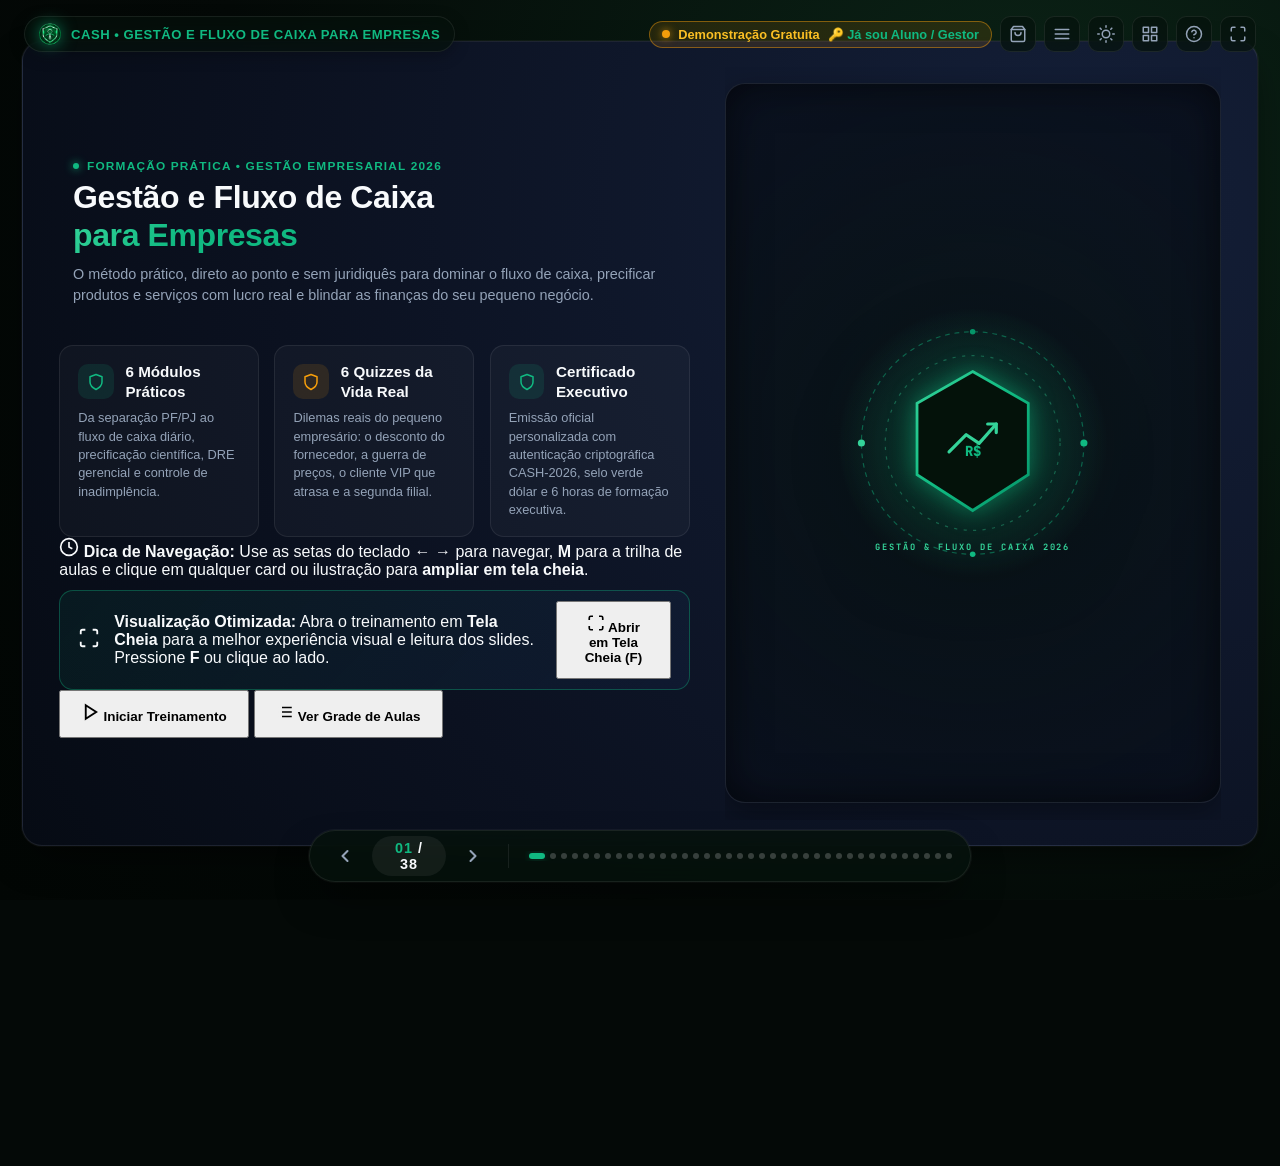
==== commit 772c309b: "fix: libera demonstracao sem cadastro, corrige drawer da trilha de aulas e remove nome real de todas" ====
--- a/index.html
+++ b/index.html
@@ -6,7 +6,7 @@
   <title>Gestão e Fluxo de Caixa para Empresas | Formação Executiva Prática 2026</title>
   <meta name="description" content="Gestão e Fluxo de Caixa para Empresas: Treinamentos práticos ensinando precificação de produtos e controle financeiro de pequenos negócios. Separação PF/PJ, DRE gerencial, margem e fluxo de caixa.">
   <meta name="keywords" content="gestão financeira, fluxo de caixa, precificação de produtos, pequenas empresas, controle financeiro, capital de giro, ponto de equilíbrio, MEI, PME">
-  <meta name="author" content="Claudinei Gonçalves de Lima | Cyber Executive">
+  <meta name="author" content="Cyber Executive">
   <meta name="robots" content="index, follow">
   <meta name="theme-color" content="#040907">
 
@@ -3839,14 +3839,14 @@
           </div>
 
           <div class="cert-footer-row">
-            <!-- Assinatura Centralizada da Direção / CEO -->
+            <!-- Assinatura Centralizada da Direção Executiva -->
             <div class="cert-signature-box central">
               <div class="cert-signature-space" title="Assinatura Digital Oficial">
-                <img src="imagens/assinatura-ceo.png" alt="Assinatura Claudinei Gonçalves de Lima" class="cert-signature-img" />
+                <img src="imagens/assinatura-ceo.png" alt="Assinatura Oficial da Direção Executiva" class="cert-signature-img" />
               </div>
               <div class="cert-signature-line"></div>
-              <div class="cert-signature-name">Claudinei Gonçalves de Lima</div>
-              <div class="cert-signature-role">CEO - Strategic Financial Planning &amp; Corporate Management</div>
+              <div class="cert-signature-name">Direção Executiva</div>
+              <div class="cert-signature-role">Cyber Executive Academy • Gestão Corporativa</div>
               <div class="cert-code-tag" id="cert-auth-code">CSH-2026-X89</div>
               <div class="cert-second-copy-note" id="cert-second-copy-note" style="display: none;">
                 1ª Emissão Original em <span id="cert-orig-date">--</span> • Via registrada pelo titular acadêmico.
@@ -3984,97 +3984,94 @@
     </div>
   </div>
 
-  <!-- Menu Gaveta Lateral da Trilha de Módulos (Drawer) -->
-  <div class="drawer-backdrop" id="drawer-backdrop"></div>
+  <!-- Menu Gaveta Lateral da Trilha de Módulos (Drawer com Painel Flutuante) -->
   <aside class="modules-drawer" id="modules-drawer">
-    <div class="drawer-header">
-      <div class="drawer-header-title">
-        <svg width="20" height="20" viewBox="0 0 24 24" fill="none" stroke="currentColor" stroke-width="2"><path d="M4 19.5A2.5 2.5 0 0 1 6.5 17H20"/><path d="M6.5 2H20v20H6.5A2.5 2.5 0 0 1 4 19.5v-15A2.5 2.5 0 0 1 6.5 2z"/></svg>
-        <span>Grade Executiva de Aulas</span>
-      </div>
-      <button class="drawer-close-btn" id="close-drawer-btn" title="Fechar Trilha (Esc)">✕</button>
-    </div>
-
-    <!-- Progresso do Aluno no Drawer -->
-    <div class="drawer-progress-box">
-      <div class="drawer-progress-info">
-        <span>Progresso Geral do Curso</span>
-        <strong id="drawer-progress-percent">0%</strong>
-      </div>
-      <div class="drawer-progress-track">
-        <div class="drawer-progress-fill" id="drawer-progress-bar"></div>
-      </div>
-    </div>
-
-    <div class="drawer-modules-list" id="drawer-modules-container">
-      <!-- Módulos e aulas injetados dinamicamente pelo JS -->
+    <div class="drawer-backdrop" id="drawer-backdrop"></div>
+    <div class="drawer-panel">
+      <div class="drawer-header">
+        <div class="drawer-title-group">
+          <h3>
+            <svg width="20" height="20" viewBox="0 0 24 24" fill="none" stroke="#10b981" stroke-width="2.5"><path d="M4 19.5A2.5 2.5 0 0 1 6.5 17H20"/><path d="M6.5 2H20v20H6.5A2.5 2.5 0 0 1 4 19.5v-15A2.5 2.5 0 0 1 6.5 2z"/></svg>
+            Grade Executiva de Aulas
+          </h3>
+          <p>6 Módulos • 6 Desafios Práticos • Certificado Oficial</p>
+        </div>
+        <button class="drawer-close-btn" id="close-drawer-btn" title="Fechar Menu (Esc)">✕</button>
+      </div>
+
+      <div class="drawer-progress-box">
+        <div class="drawer-progress-labels">
+          <span>Progresso do Aluno</span>
+          <strong id="drawer-progress-percent">0%</strong>
+        </div>
+        <div class="drawer-progress-track">
+          <div class="drawer-progress-bar" id="drawer-progress-bar"></div>
+        </div>
+      </div>
+
+      <div class="drawer-modules-list" id="drawer-modules-container">
+        <!-- Preenchido dinamicamente pelo JS -->
+      </div>
     </div>
   </aside>
 
   <!-- Modal de Paywall / Conclusão da Demonstração Gratuita -->
-  <div class="paywall-modal-overlay" id="paywall-modal" aria-hidden="true">
-    <div class="paywall-card">
-      <button class="paywall-close-btn" id="close-paywall-btn" title="Fechar (Esc)">✕</button>
-
-      <div class="paywall-badge-ribbon">
-        <svg width="15" height="15" viewBox="0 0 24 24" fill="none" stroke="currentColor" stroke-width="2.5"><rect x="3" y="11" width="18" height="11" rx="2" ry="2"/><path d="M7 11V7a5 5 0 0 1 10 0v4"/></svg>
-        CONTEÚDO EXCLUSIVO PARA ALUNOS
-      </div>
-
-      <h2 class="paywall-title">Você Concluiu a Demonstração Gratuita!</h2>
-      <p class="paywall-desc">
-        Parabéns por completar as aulas do <strong>Módulo 01 (Separação PF/PJ e Pró-Labore Blindado)</strong>. Para continuar sua formação prática e desbloquear todos os <strong>6 Módulos Completos (38 Slides)</strong> e o <strong>Certificado Oficial Executivo</strong>, garanta seu acesso com desconto especial de lançamento.
-      </p>
-
-      <div class="paywall-features-list">
-        <div class="paywall-feature-item">
-          <div class="paywall-feature-icon">📈</div>
-          <div class="paywall-feature-text">
+  <div class="modal-overlay" id="paywall-modal" aria-hidden="true">
+    <div class="overview-content paywall-card-container">
+      <button class="close-modal-btn" id="close-paywall-btn" title="Fechar (Esc)">✕</button>
+      
+      <div class="paywall-header">
+        <div class="paywall-badge">
+          🔒 CONTEÚDO EXCLUSIVO PARA ALUNOS
+        </div>
+        <h2 class="paywall-title">Você Concluiu a <span class="highlight-cyan">Demonstração Gratuita</span>!</h2>
+        <p class="paywall-subtitle">
+          Parabéns por completar as aulas do <strong>Módulo 01 (Separação PF/PJ &amp; Pró-Labore Blindado)</strong>. Para continuar sua formação prática e desbloquear todos os <strong>6 Módulos Completos (38 Slides)</strong> e o <strong>Certificado Oficial Executivo</strong>, garanta seu acesso com desconto especial de lançamento.
+        </p>
+      </div>
+
+      <div class="paywall-benefits-list">
+        <div class="paywall-benefit-item">
+          <div class="paywall-benefit-icon">📈</div>
+          <div>
             <strong>6 Módulos Completos sem Restrições (38 Aulas Práticas)</strong>
-            <span>Fluxo de Caixa Diário e Projetado, Precificação Científica, Margem de Contribuição, DRE Gerencial, Gestão de Inadimplência e Governança Financeira.</span>
-          </div>
-        </div>
-
-        <div class="paywall-feature-item">
-          <div class="paywall-feature-icon">🎯</div>
-          <div class="paywall-feature-text">
+            <span>Separação PF/PJ, Fluxo Diário e Projetado, Precificação Científica, DRE, Inadimplência e Governança</span>
+          </div>
+        </div>
+        <div class="paywall-benefit-item">
+          <div class="paywall-benefit-icon">🎯</div>
+          <div>
             <strong>6 Desafios Práticos da Vida Real com Tomada de Decisão</strong>
-            <span>Simulações de rotina empresarial com pontuação individual e feedback estratégico imediato.</span>
-          </div>
-        </div>
-
-        <div class="paywall-feature-item">
-          <div class="paywall-feature-icon">📜</div>
-          <div class="paywall-feature-text">
+            <span>Simulações de decisões reais com pontuação individual e feedback estratégico imediato</span>
+          </div>
+        </div>
+        <div class="paywall-benefit-item">
+          <div class="paywall-benefit-icon">📜</div>
+          <div>
             <strong>Certificado Oficial Executivo (6 Horas)</strong>
-            <span>Personalizado com seu nome, CPF, código criptográfico individual CSH-2026 e assinatura executiva.</span>
-          </div>
-        </div>
-      </div>
-
-      <div class="paywall-checkout-box">
-        <div class="paywall-price-wrap">
-          <span class="paywall-price-label">ACESSO VITALÍCIO POR APENAS:</span>
-          <div class="paywall-price-row">
-            <span class="paywall-price-val">R$ 47<span>,00</span></span>
-            <span class="paywall-price-sub">(ou 5x de R$ 10,25)</span>
-          </div>
-        </div>
-
-        <div class="paywall-btns-row">
-          <a href="https://pay.kiwify.com.br/" class="paywall-cta-btn kiwify" id="btn-paywall-kiwify" target="_blank" rel="noopener">
+            <span>Personalizado com seu nome, CPF, código criptográfico individual CASH-2026 e assinatura executiva</span>
+          </div>
+        </div>
+      </div>
+
+      <div class="paywall-action-box">
+        <div class="paywall-price-info">
+          <span class="paywall-price-label">Acesso Vitalício por apenas:</span>
+          <div class="paywall-price-value">R$ 47<small>,00</small> <span class="paywall-price-sub">(ou 5x de R$ 10,25)</span></div>
+        </div>
+        <div class="paywall-dual-buttons">
+          <a href="https://pay.kiwify.com.br/SVqQtZZ" class="paywall-cta-btn paywall-btn-kiwify" id="btn-paywall-kiwify" target="_blank" rel="noopener" style="border-radius: 9999px !important;">
             PAGAR VIA KIWIFY
           </a>
-          <a href="https://pay.hotmart.com/" class="paywall-cta-btn hotmart" id="btn-paywall-hotmart" target="_blank" rel="noopener">
+          <a href="https://pay.hotmart.com/T108385988V" class="paywall-cta-btn paywall-btn-hotmart" id="btn-paywall-hotmart" target="_blank" rel="noopener" style="border-radius: 9999px !important;">
             PAGAR VIA HOTMART
           </a>
         </div>
       </div>
 
-      <div class="paywall-footer-actions">
-        <button class="paywall-link-btn" id="btn-paywall-enter-key">
-          Já adquiriu o treinamento? <strong>Inserir Chave de Acesso do Aluno</strong>
-        </button>
+      <div class="paywall-footer-hint">
+        <span>Já adquiriu o treinamento?</span>
+        <button type="button" class="paywall-unlock-link" id="btn-paywall-enter-key">Inserir Chave de Acesso do Aluno</button>
       </div>
     </div>
   </div>
@@ -4115,7 +4112,7 @@
     </div>
   </div>
 
-  <!-- Modal Cadastral Obrigatório de Nome e CPF do Aluno (Slide 01 -> 02) -->
+  <!-- Modal Cadastral Obrigatório de Nome e CPF do Aluno (Apenas ao emitir Certificado no Slide 38) -->
   <div class="modal-overlay" id="student-id-modal" aria-hidden="true">
     <div class="overview-content student-id-card" style="max-width: 520px;">
       <div class="overview-header" style="border-bottom: none; padding-bottom: 0;">
@@ -4127,7 +4124,7 @@
       </div>
 
       <div class="student-id-body">
-        <h3 class="student-id-title">Bem-vindo(a) à Capacitação Executiva!</h3>
+        <h3 class="student-id-title">Dados para o Certificado Oficial</h3>
         <p class="student-id-sub">
           Para registrar seu progresso nos 6 Desafios Práticos e <strong>emitir seu Certificado Oficial Executivo</strong> com validação de autenticidade, informe seu Nome Completo e CPF.
         </p>
@@ -4135,7 +4132,7 @@
         <form id="form-student-id" onsubmit="event.preventDefault(); window.PresentationApp.submitStudentRegistration();">
           <div class="student-id-input-group">
             <label for="input-student-name">Nome Completo (como constará no Certificado):</label>
-            <input type="text" id="input-student-name" class="unlock-input" placeholder="Ex: Claudinei Gonçalves de Lima" required autocomplete="name" />
+            <input type="text" id="input-student-name" class="unlock-input" placeholder="Ex: Seu Nome Completo Aqui" required autocomplete="name" />
           </div>
 
           <div class="student-id-input-group" style="margin-top: 14px;">
@@ -4145,8 +4142,8 @@
 
           <div class="student-id-actions" style="margin-top: 20px;">
             <button type="submit" class="action-pill primary" style="width: 100%; justify-content: center; padding: 12px;">
-              <svg width="18" height="18" viewBox="0 0 24 24" fill="none" stroke="currentColor" stroke-width="2.5"><polygon points="5 3 19 12 5 21 5 3"/></svg>
-              Confirmar e Iniciar Treinamento
+              <svg width="18" height="18" viewBox="0 0 24 24" fill="none" stroke="currentColor" stroke-width="2.5"><polyline points="20 6 9 17 4 12"/></svg>
+              Salvar Dados e Emitir Certificado
             </button>
           </div>
         </form>
@@ -4162,6 +4159,6 @@
   <div class="course-toast" id="course-toast" role="alert" aria-live="polite"></div>
 
   <!-- Script da Engine Interativa -->
-  <script src="js/presentation.js?v=2.0"></script>
+  <script src="js/presentation.js?v=2.1"></script>
 </body>
 </html>
--- a/css/styles.css
+++ b/css/styles.css
@@ -3508,9 +3508,10 @@
 
 
 
-#modules-drawer.drawer-open .drawer-panel {
-
-  transform: translateX(0);
+#modules-drawer.drawer-open .drawer-panel,
+.modules-drawer.drawer-open .drawer-panel {
+
+  transform: translateX(0) !important;
 
 }
 
